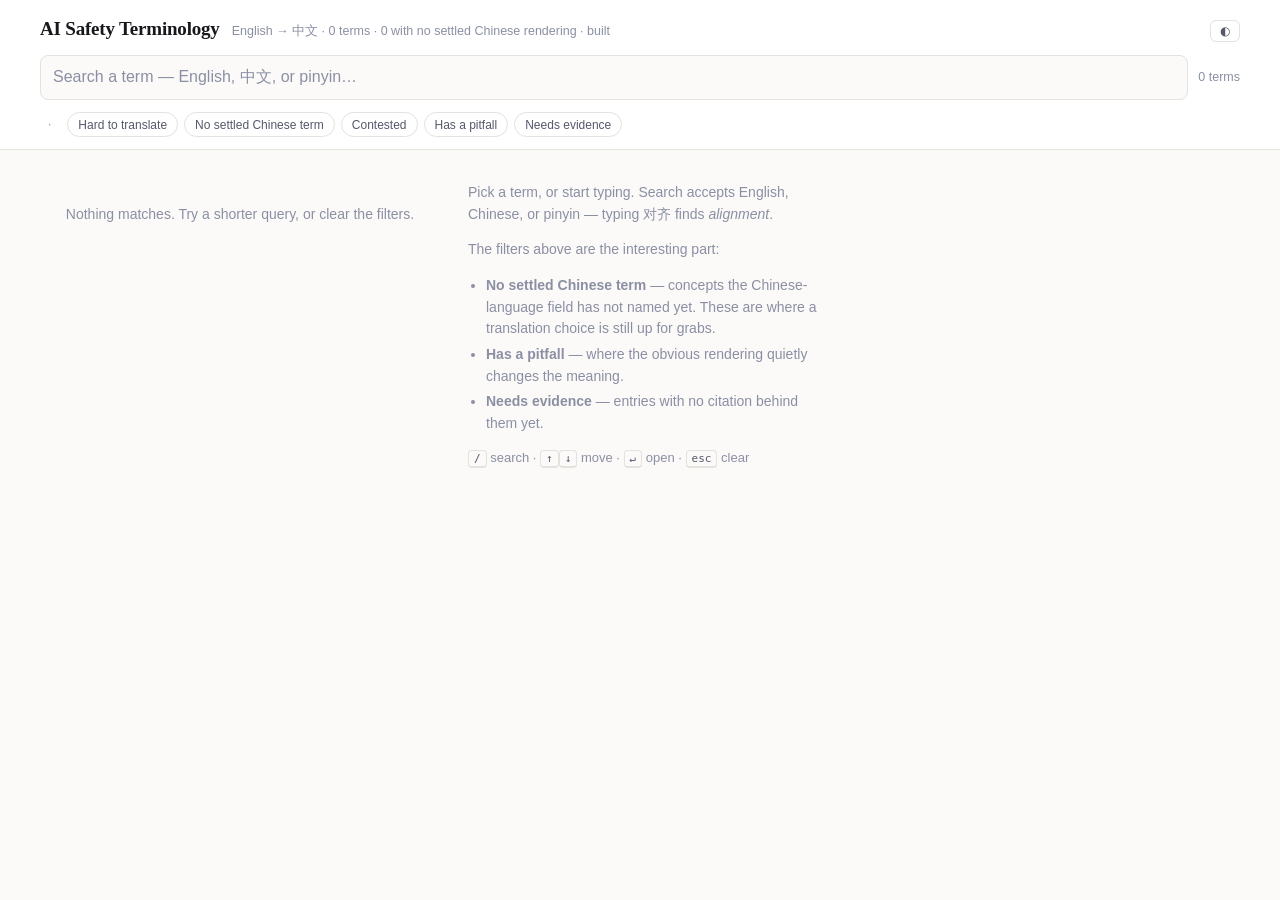
==== site/index.html @ c0c11b00 "Scaffold bilingual AI safety terminology database Schema, research brief, 168-term seed list across " ====
<!doctype html>
<html lang="en">
<head>
<meta charset="utf-8">
<meta name="viewport" content="width=device-width, initial-scale=1">
<title>AI Safety Terminology · English → Chinese</title>
<style>
  :root {
    --bg: #fbfaf8;
    --panel: #ffffff;
    --ink: #17181c;
    --ink-2: #55596a;
    --ink-3: #8b8fa3;
    --line: #e4e2dd;
    --line-2: #efedE8;
    --accent: #a03e2f;
    --accent-soft: #f6ece9;
    --hi: #fdf3d6;
    --mono: ui-monospace, SFMono-Regular, "SF Mono", Menlo, Consolas, monospace;
    --cjk: "Source Han Sans SC", "Noto Sans SC", "PingFang SC", "Microsoft YaHei",
           "Hiragino Sans GB", sans-serif;
    --sans: -apple-system, BlinkMacSystemFont, "Segoe UI", Inter, Roboto, sans-serif;
    --serif: "Iowan Old Style", "Palatino Linotype", Palatino, Georgia, serif;
  }
  @media (prefers-color-scheme: dark) {
    :root:not([data-theme="light"]) {
      --bg: #131316; --panel: #191a1e; --ink: #eceaea; --ink-2: #a5a8b6; --ink-3: #6e7284;
      --line: #2b2d34; --line-2: #232529; --accent: #e08b78; --accent-soft: #2a1f1c;
      --hi: #3a3218;
    }
  }
  :root[data-theme="dark"] {
    --bg: #131316; --panel: #191a1e; --ink: #eceaea; --ink-2: #a5a8b6; --ink-3: #6e7284;
    --line: #2b2d34; --line-2: #232529; --accent: #e08b78; --accent-soft: #2a1f1c;
    --hi: #3a3218;
  }

  * { box-sizing: border-box; }
  html, body { height: 100%; }
  body {
    margin: 0; background: var(--bg); color: var(--ink);
    font-family: var(--sans); font-size: 15px; line-height: 1.55;
    -webkit-font-smoothing: antialiased;
  }
  .zh { font-family: var(--cjk); }

  /* ---------- shell ---------- */
  header {
    border-bottom: 1px solid var(--line); background: var(--panel);
    position: sticky; top: 0; z-index: 20;
  }
  .head-inner {
    max-width: 1240px; margin: 0 auto; padding: 14px 20px 0;
    display: flex; flex-direction: column; gap: 12px;
  }
  .brand { display: flex; align-items: baseline; gap: 12px; flex-wrap: wrap; }
  .brand h1 {
    font-family: var(--serif); font-size: 19px; font-weight: 600;
    margin: 0; letter-spacing: -0.01em;
  }
  .brand .sub { color: var(--ink-3); font-size: 12.5px; }
  .brand .spacer { flex: 1; }
  .brand button.ghost {
    background: none; border: 1px solid var(--line); color: var(--ink-2);
    border-radius: 6px; padding: 3px 9px; font-size: 12px; cursor: pointer;
  }
  .brand button.ghost:hover { color: var(--ink); border-color: var(--ink-3); }

  .searchrow { display: flex; gap: 10px; align-items: center; }
  #q {
    flex: 1; font: inherit; font-size: 16px; padding: 9px 12px;
    border: 1px solid var(--line); border-radius: 8px;
    background: var(--bg); color: var(--ink); font-family: var(--sans);
  }
  #q:focus { outline: 2px solid var(--accent); outline-offset: -1px; border-color: transparent; }
  #q::placeholder { color: var(--ink-3); }
  .count { color: var(--ink-3); font-size: 12.5px; white-space: nowrap; font-variant-numeric: tabular-nums; }

  .filters { display: flex; gap: 6px; flex-wrap: wrap; padding-bottom: 12px; }
  .chip {
    font-size: 12px; padding: 3px 10px; border-radius: 999px; cursor: pointer;
    border: 1px solid var(--line); background: transparent; color: var(--ink-2);
    font-family: inherit; white-space: nowrap;
  }
  .chip:hover { border-color: var(--ink-3); color: var(--ink); }
  .chip[aria-pressed="true"] { background: var(--accent); border-color: var(--accent); color: #fff; }
  :root[data-theme="dark"] .chip[aria-pressed="true"],
  .chip[aria-pressed="true"] { color: #fff; }
  @media (prefers-color-scheme: dark) {
    :root:not([data-theme="light"]) .chip[aria-pressed="true"] { color: #1a1210; }
  }
  :root[data-theme="dark"] .chip[aria-pressed="true"] { color: #1a1210; }
  .chip.sep { border: none; pointer-events: none; color: var(--ink-3); padding-left: 8px; }

  main {
    max-width: 1240px; margin: 0 auto; padding: 0 20px 60px;
    display: grid; grid-template-columns: minmax(300px, 400px) 1fr; gap: 28px;
    align-items: start;
  }
  @media (max-width: 900px) { main { grid-template-columns: 1fr; } #detail { display: none; } }

  /* ---------- results ---------- */
  #results { padding-top: 14px; }
  .cat-head {
    font-size: 11px; letter-spacing: 0.08em; text-transform: uppercase;
    color: var(--ink-3); margin: 18px 0 6px; font-weight: 600;
  }
  .cat-head:first-child { margin-top: 4px; }
  .row {
    display: block; width: 100%; text-align: left; cursor: pointer;
    border: none; border-bottom: 1px solid var(--line-2); background: none;
    padding: 8px 10px; border-radius: 6px; font: inherit; color: inherit;
  }
  .row:hover { background: var(--panel); }
  .row[aria-selected="true"] { background: var(--accent-soft); }
  .row .en { font-weight: 500; }
  .row .abbr { color: var(--ink-3); font-family: var(--mono); font-size: 12px; margin-left: 6px; }
  .row .zh { font-family: var(--cjk); color: var(--ink-2); font-size: 14px; }
  .row .zh.none { color: var(--ink-3); font-style: italic; font-family: var(--sans); }
  .row .line2 { display: flex; gap: 8px; align-items: baseline; margin-top: 1px; }
  mark { background: var(--hi); color: inherit; border-radius: 2px; padding: 0 1px; }

  .dot { width: 6px; height: 6px; border-radius: 50%; display: inline-block; flex: none; }
  .d-high { background: #c9762f; }
  .d-medium { background: #b9a54a; }
  .d-low { background: transparent; border: 1px solid var(--line); }

  .empty { color: var(--ink-3); padding: 40px 10px; text-align: center; font-size: 14px; }

  /* ---------- detail ---------- */
  #detail { padding-top: 18px; position: sticky; top: 128px; max-height: calc(100vh - 150px); overflow-y: auto; }
  #detail::-webkit-scrollbar { width: 8px; }
  #detail::-webkit-scrollbar-thumb { background: var(--line); border-radius: 4px; }

  .placeholder { color: var(--ink-3); font-size: 14px; max-width: 46ch; }
  .placeholder kbd {
    font-family: var(--mono); font-size: 11px; border: 1px solid var(--line);
    border-bottom-width: 2px; border-radius: 4px; padding: 1px 5px; color: var(--ink-2);
  }
  .placeholder ul { padding-left: 18px; margin: 10px 0; }
  .placeholder li { margin: 4px 0; }

  .term-head { border-bottom: 1px solid var(--line); padding-bottom: 14px; margin-bottom: 18px; }
  .term-head h2 {
    font-family: var(--serif); font-size: 27px; margin: 0 0 2px;
    font-weight: 600; letter-spacing: -0.015em;
  }
  .term-head .meta { color: var(--ink-3); font-size: 12.5px; display: flex; gap: 10px; flex-wrap: wrap; align-items: center; }
  .term-head .aliases { color: var(--ink-3); font-size: 13px; font-style: italic; margin-top: 3px; }

  .headline-zh {
    font-family: var(--cjk); font-size: 30px; font-weight: 600;
    margin: 14px 0 2px; cursor: copy; display: inline-block; line-height: 1.3;
  }
  .headline-zh:hover { color: var(--accent); }
  .headline-zh.none { font-family: var(--serif); font-size: 20px; color: var(--ink-3); font-style: italic; cursor: default; }
  .headline-zh.none:hover { color: var(--ink-3); }
  .pinyin { color: var(--ink-3); font-size: 13.5px; font-style: italic; }

  section.blk { margin: 22px 0; }
  section.blk > h3 {
    font-size: 11px; letter-spacing: 0.08em; text-transform: uppercase;
    color: var(--ink-3); margin: 0 0 8px; font-weight: 600;
  }
  .def { max-width: 68ch; }
  .def.zh { font-family: var(--cjk); color: var(--ink-2); margin-top: 8px; }

  .callout {
    background: var(--accent-soft); border-left: 3px solid var(--accent);
    padding: 11px 14px; border-radius: 0 6px 6px 0; max-width: 68ch; font-size: 14.5px;
  }

  .tr {
    border: 1px solid var(--line); border-radius: 8px; padding: 12px 14px;
    margin-bottom: 10px; background: var(--panel);
  }
  .tr-head { display: flex; gap: 10px; align-items: baseline; flex-wrap: wrap; }
  .tr-zh { font-family: var(--cjk); font-size: 19px; font-weight: 600; cursor: copy; }
  .tr-zh:hover { color: var(--accent); }
  .tr-notes { color: var(--ink-2); font-size: 13.5px; margin-top: 6px; max-width: 66ch; }
  .lit { color: var(--ink-3); font-size: 13px; font-style: italic; }

  .tag {
    font-size: 10.5px; letter-spacing: 0.05em; text-transform: uppercase; font-weight: 600;
    padding: 2px 7px; border-radius: 4px; border: 1px solid var(--line); color: var(--ink-2);
    white-space: nowrap;
  }
  .tag.established { border-color: #4f8a55; color: #4f8a55; }
  .tag.common      { border-color: #5a7fa8; color: #5a7fa8; }
  .tag.contested   { border-color: #c9762f; color: #c9762f; }
  .tag.proposed    { border-color: var(--accent); color: var(--accent); background: var(--accent-soft); }
  .tag.loanword    { border-color: #7d6aa8; color: #7d6aa8; }
  .tag.deprecated  { border-color: var(--ink-3); color: var(--ink-3); text-decoration: line-through; }
  .tag.descriptive, .tag.transliteration { border-color: var(--ink-3); color: var(--ink-3); }

  details.att { margin-top: 9px; }
  details.att > summary {
    cursor: pointer; font-size: 12px; color: var(--ink-3); list-style: none;
    user-select: none; padding: 2px 0;
  }
  details.att > summary::-webkit-details-marker { display: none; }
  details.att > summary::before { content: "▸ "; }
  details.att[open] > summary::before { content: "▾ "; }
  details.att > summary:hover { color: var(--accent); }
  blockquote.q {
    margin: 8px 0 0; padding: 8px 0 8px 12px; border-left: 2px solid var(--line);
    font-size: 13.5px;
  }
  blockquote.q .qzh { font-family: var(--cjk); }
  blockquote.q .qen { color: var(--ink-3); font-size: 12.5px; margin-top: 3px; }
  blockquote.q cite { display: block; font-style: normal; font-size: 12px; color: var(--ink-3); margin-top: 5px; }
  blockquote.q cite a { color: var(--accent); text-decoration: none; }
  blockquote.q cite a:hover { text-decoration: underline; }

  .ex { border-left: 2px solid var(--line); padding-left: 12px; margin-bottom: 12px; }
  .ex .exzh { font-family: var(--cjk); }
  .ex .exen { color: var(--ink-3); font-size: 13.5px; margin-top: 2px; }

  .pills { display: flex; gap: 6px; flex-wrap: wrap; }
  .pill {
    font-size: 12.5px; padding: 3px 10px; border-radius: 999px; cursor: pointer;
    border: 1px solid var(--line); background: none; color: var(--ink-2); font-family: inherit;
  }
  .pill:hover { border-color: var(--accent); color: var(--accent); }
  .usedby { font-size: 13.5px; color: var(--ink-2); }
  .usedby li { margin-bottom: 3px; }
  .usedby .zh { font-family: var(--cjk); color: var(--ink); }

  .srclist { font-size: 12.5px; padding-left: 18px; color: var(--ink-3); }
  .srclist a { color: var(--ink-2); }
  .srclist li { margin-bottom: 2px; word-break: break-all; }

  #toast {
    position: fixed; bottom: 22px; left: 50%; transform: translateX(-50%) translateY(20px);
    background: var(--ink); color: var(--bg); padding: 7px 16px; border-radius: 999px;
    font-size: 13px; opacity: 0; pointer-events: none; transition: all .18s ease; z-index: 50;
  }
  #toast.show { opacity: 1; transform: translateX(-50%) translateY(0); }
</style>
</head>
<body>

<header>
  <div class="head-inner">
    <div class="brand">
      <h1>AI Safety Terminology</h1>
      <span class="sub">English → 中文 · <span id="stat"></span></span>
      <span class="spacer"></span>
      <button class="ghost" id="theme" title="Toggle theme">◐</button>
    </div>
    <div class="searchrow">
      <input id="q" type="search" autocomplete="off" spellcheck="false"
             placeholder="Search a term — English, 中文, or pinyin…">
      <span class="count" id="count"></span>
    </div>
    <div class="filters" id="filters"></div>
  </div>
</header>

<main>
  <div id="results"></div>
  <div id="detail"></div>
</main>

<div id="toast"></div>

<script src="terms-data.js"></script>
<script>
(function () {
  'use strict'
  const DATA = window.VOCAB || { terms: [], categories: [], generated: '' }
  const TERMS = DATA.terms
  const CATS = DATA.categories
  const catById = Object.fromEntries(CATS.map(c => [c.id, c]))
  const byId = Object.fromEntries(TERMS.map(t => [t.id, t]))

  const $ = s => document.querySelector(s)
  const esc = s => String(s ?? '').replace(/[&<>"]/g, c => ({'&':'&amp;','<':'&lt;','>':'&gt;','"':'&quot;'}[c]))

  // ---------- searchable haystack, built once ----------
  for (const t of TERMS) {
    const zh = t.translations.map(x => x.zh).join(' ')
    const py = t.translations.map(x => x.pinyin || '').join(' ')
    t._hay = [t.en, t.abbr || '', (t.en_aliases || []).join(' '), zh, py,
              t.definition_en || '', t.definition_zh || '', (t.tags || []).join(' ')]
             .join(' ').toLowerCase()
    t._en = t.en.toLowerCase()
  }

  // ---------- state ----------
  const state = { q: '', cat: null, flag: null, sel: null }

  // ---------- filters ----------
  const FLAGS = [
    ['hard',      'Hard to translate', t => t.translation_difficulty === 'high'],
    ['nozh',      'No settled Chinese term',
                  t => !t.translations.length || t.translations.every(x => ['proposed','descriptive'].includes(x.status))],
    ['contested', 'Contested', t => t.translations.some(x => x.status === 'contested') || t.translations.length > 2],
    ['pitfall',   'Has a pitfall', t => !!t.pitfalls],
    ['unattested','Needs evidence', t => !t.attestation_count],
  ]
  const flagById = Object.fromEntries(FLAGS.map(f => [f[0], f[2]]))

  function renderFilters() {
    const f = $('#filters')
    const catChips = CATS.map(c =>
      `<button class="chip" data-cat="${c.id}" aria-pressed="false" title="${esc(c.blurb)}">${esc(c.en)}</button>`
    ).join('')
    const flagChips = FLAGS.map(([id, label]) =>
      `<button class="chip" data-flag="${id}" aria-pressed="false">${esc(label)}</button>`
    ).join('')
    f.innerHTML = catChips + '<span class="chip sep">·</span>' + flagChips
    f.addEventListener('click', e => {
      const b = e.target.closest('.chip'); if (!b) return
      if (b.dataset.cat) state.cat = state.cat === b.dataset.cat ? null : b.dataset.cat
      if (b.dataset.flag) state.flag = state.flag === b.dataset.flag ? null : b.dataset.flag
      syncChips(); render()
    })
  }
  function syncChips() {
    for (const b of document.querySelectorAll('.chip[data-cat]'))
      b.setAttribute('aria-pressed', String(b.dataset.cat === state.cat))
    for (const b of document.querySelectorAll('.chip[data-flag]'))
      b.setAttribute('aria-pressed', String(b.dataset.flag === state.flag))
  }

  // ---------- search ----------
  function score(t, q) {
    if (!q) return 1
    if (t._en === q) return 1000
    if ((t.abbr || '').toLowerCase() === q) return 900
    if (t.translations.some(x => x.zh === q)) return 880
    if (t._en.startsWith(q)) return 700
    if ((t.en_aliases || []).some(a => a.toLowerCase().startsWith(q))) return 600
    if (t.translations.some(x => x.zh.includes(q))) return 550
    if (new RegExp('\\b' + q.replace(/[.*+?^${}()|[\]\\]/g, '\\$&')).test(t._en)) return 500
    if (t._en.includes(q)) return 400
    if (t._hay.includes(q)) return 200
    return 0
  }

  function filtered() {
    const q = state.q.trim().toLowerCase()
    let out = TERMS
    if (state.cat) out = out.filter(t => t.category === state.cat)
    if (state.flag) out = out.filter(flagById[state.flag])
    if (q) {
      out = out.map(t => [score(t, q), t]).filter(x => x[0] > 0)
             .sort((a, b) => b[0] - a[0] || a[1]._en.localeCompare(b[1]._en)).map(x => x[1])
    }
    return out
  }

  function hl(text, q) {
    if (!q) return esc(text)
    const i = String(text).toLowerCase().indexOf(q)
    if (i < 0) return esc(text)
    return esc(text.slice(0, i)) + '<mark>' + esc(text.slice(i, i + q.length)) + '</mark>' + esc(text.slice(i + q.length))
  }

  // ---------- results list ----------
  function render() {
    const list = filtered()
    const q = state.q.trim().toLowerCase()
    $('#count').textContent = list.length === TERMS.length
      ? `${TERMS.length} terms` : `${list.length} of ${TERMS.length}`

    if (!list.length) {
      $('#results').innerHTML = `<div class="empty">Nothing matches. Try a shorter query, or clear the filters.</div>`
      return
    }

    // Grouped by category when browsing; flat, relevance-ordered when searching.
    let html = ''
    const rowFor = t => {
      const pref = t.preferred_zh
      const zhCell = pref
        ? `<span class="zh">${hl(pref, q)}</span>`
        : `<span class="zh none">no settled term</span>`
      const nTr = t.translations.length
      return `<button class="row" data-id="${t.id}" aria-selected="${t.id === state.sel}">
        <div><span class="en">${hl(t.en, q)}</span>${t.abbr ? `<span class="abbr">${esc(t.abbr)}</span>` : ''}</div>
        <div class="line2">
          <span class="dot d-${t.translation_difficulty}" title="translation difficulty: ${t.translation_difficulty}"></span>
          ${zhCell}${nTr > 1 ? `<span class="abbr">+${nTr - 1}</span>` : ''}
        </div>
      </button>`
    }

    if (q) {
      html = list.map(rowFor).join('')
    } else {
      for (const c of CATS) {
        const inCat = list.filter(t => t.category === c.id)
        if (!inCat.length) continue
        html += `<div class="cat-head">${esc(c.en)} <span class="zh">${esc(c.zh)}</span></div>`
        html += inCat.map(rowFor).join('')
      }
    }
    $('#results').innerHTML = html
  }

  // ---------- detail ----------
  function attHtml(a) {
    const cite = [a.publisher, a.source_title, a.date].filter(Boolean).map(esc).join(' · ')
    return `<blockquote class="q">
      <div class="qzh">${esc(a.quote_zh)}</div>
      ${a.quote_en ? `<div class="qen">${esc(a.quote_en)}</div>` : ''}
      <cite>${cite}${a.url ? ` — <a href="${esc(a.url)}" target="_blank" rel="noopener">source ↗</a>` : ''}</cite>
    </blockquote>`
  }

  function trHtml(tr, isPref) {
    return `<div class="tr">
      <div class="tr-head">
        <span class="tr-zh" data-copy="${esc(tr.zh)}">${esc(tr.zh)}</span>
        ${tr.pinyin ? `<span class="pinyin">${esc(tr.pinyin)}</span>` : ''}
        <span class="tag ${esc(tr.status)}">${esc(tr.status)}</span>
        ${isPref ? '<span class="tag">recommended</span>' : ''}
      </div>
      ${tr.literal_back ? `<div class="lit">lit. “${esc(tr.literal_back)}”</div>` : ''}
      ${tr.notes ? `<div class="tr-notes">${esc(tr.notes)}</div>` : ''}
      ${(tr.attestations || []).length
        ? `<details class="att"><summary>${tr.attestations.length} attestation${tr.attestations.length > 1 ? 's' : ''}</summary>${tr.attestations.map(attHtml).join('')}</details>`
        : (tr.status === 'proposed' ? '' : `<div class="lit" style="margin-top:6px">no attestation on file</div>`)}
    </div>`
  }

  function showTerm(id) {
    const t = byId[id]
    if (!t) return
    state.sel = id
    history.replaceState(null, '', '#' + id)
    for (const r of document.querySelectorAll('.row'))
      r.setAttribute('aria-selected', String(r.dataset.id === id))

    const cat = catById[t.category] || { en: t.category, zh: '' }
    const prefTr = t.translations.find(x => x.zh === t.preferred_zh)
    const others = t.translations.filter(x => x.zh !== t.preferred_zh)

    let h = `<div class="term-head">
      <h2>${esc(t.en)}</h2>
      ${(t.en_aliases || []).length ? `<div class="aliases">also: ${t.en_aliases.map(esc).join(' · ')}</div>` : ''}
      <div class="meta">
        <span>${esc(cat.en)}</span>
        ${t.abbr ? `<span style="font-family:var(--mono)">${esc(t.abbr)}</span>` : ''}
        <span>difficulty: ${esc(t.translation_difficulty)}</span>
        <span>confidence: ${esc(t.confidence)}</span>
        <span>${t.attestation_count} citation${t.attestation_count === 1 ? '' : 's'}</span>
      </div>
      ${t.preferred_zh
        ? `<div class="headline-zh zh" data-copy="${esc(t.preferred_zh)}" title="click to copy">${esc(t.preferred_zh)}</div>
           ${prefTr && prefTr.pinyin ? `<div class="pinyin">${esc(prefTr.pinyin)}</div>` : ''}`
        : `<div class="headline-zh none">no settled Chinese rendering</div>`}
    </div>`

    if (t.definition_en || t.definition_zh) {
      h += `<section class="blk"><h3>Definition</h3>
        ${t.definition_en ? `<div class="def">${esc(t.definition_en)}</div>` : ''}
        ${t.definition_zh ? `<div class="def zh">${esc(t.definition_zh)}</div>` : ''}
      </section>`
    }

    if (t.pitfalls) {
      h += `<section class="blk"><h3>Translation pitfall</h3>
        <div class="callout">${esc(t.pitfalls)}</div></section>`
    }

    if (t.translations.length) {
      h += `<section class="blk"><h3>Renderings</h3>
        ${prefTr ? trHtml(prefTr, true) : ''}
        ${others.map(x => trHtml(x, false)).join('')}
      </section>`
    }

    if ((t.usage_examples || []).length) {
      h += `<section class="blk"><h3>In use</h3>` + t.usage_examples.map(e => `<div class="ex">
        <div class="exzh">${esc(e.zh)}</div>
        ${e.en ? `<div class="exen">${esc(e.en)}</div>` : ''}
      </div>`).join('') + `</section>`
    }

    if ((t.used_by || []).length) {
      h += `<section class="blk"><h3>Used by</h3><ul class="usedby">` + t.used_by.map(u =>
        `<li><strong>${esc(u.org)}</strong>${u.zh_used ? ` — <span class="zh">${esc(u.zh_used)}</span>` : ''}${u.note ? ` <span style="color:var(--ink-3)">(${esc(u.note)})</span>` : ''}</li>`
      ).join('') + `</ul></section>`
    }

    if ((t.related || []).length) {
      h += `<section class="blk"><h3>Related</h3><div class="pills">` + t.related
        .filter(r => byId[r])
        .map(r => `<button class="pill" data-goto="${r}">${esc(byId[r].en)}</button>`).join('') + `</div></section>`
    }

    if ((t.sources || []).length) {
      h += `<section class="blk"><h3>Sources consulted</h3><ul class="srclist">` + t.sources.map(s =>
        `<li>${/^https?:/.test(s) ? `<a href="${esc(s)}" target="_blank" rel="noopener">${esc(s)}</a>` : esc(s)}</li>`
      ).join('') + `</ul></section>`
    }

    h += `<div class="lit" style="margin-top:26px">last researched ${esc(t.last_researched || '—')}</div>`

    $('#detail').innerHTML = h
    $('#detail').scrollTop = 0
  }

  function placeholder() {
    $('#detail').innerHTML = `<div class="placeholder">
      <p>Pick a term, or start typing. Search accepts English, Chinese, or pinyin —
      typing <span class="zh">对齐</span> finds <em>alignment</em>.</p>
      <p>The filters above are the interesting part:</p>
      <ul>
        <li><strong>No settled Chinese term</strong> — concepts the Chinese-language field
            has not named yet. These are where a translation choice is still up for grabs.</li>
        <li><strong>Has a pitfall</strong> — where the obvious rendering quietly changes the meaning.</li>
        <li><strong>Needs evidence</strong> — entries with no citation behind them yet.</li>
      </ul>
      <p style="color:var(--ink-3);font-size:13px">
        <kbd>/</kbd> search · <kbd>↑</kbd><kbd>↓</kbd> move · <kbd>↵</kbd> open · <kbd>esc</kbd> clear
      </p>
    </div>`
  }

  // ---------- interactions ----------
  let toastTimer
  function toast(msg) {
    const el = $('#toast'); el.textContent = msg; el.classList.add('show')
    clearTimeout(toastTimer); toastTimer = setTimeout(() => el.classList.remove('show'), 1300)
  }

  document.addEventListener('click', e => {
    const copy = e.target.closest('[data-copy]')
    if (copy) {
      navigator.clipboard?.writeText(copy.dataset.copy)
        .then(() => toast('Copied ' + copy.dataset.copy))
        .catch(() => {})
      return
    }
    const goto = e.target.closest('[data-goto]')
    if (goto) { showTerm(goto.dataset.goto); return }
    const row = e.target.closest('.row')
    if (row) showTerm(row.dataset.id)
  })

  $('#q').addEventListener('input', e => { state.q = e.target.value; render() })

  document.addEventListener('keydown', e => {
    if (e.key === '/' && document.activeElement !== $('#q')) { e.preventDefault(); $('#q').focus(); return }
    if (e.key === 'Escape') { state.q = ''; $('#q').value = ''; render(); $('#q').blur(); return }
    if (e.key !== 'ArrowDown' && e.key !== 'ArrowUp' && e.key !== 'Enter') return
    const rows = [...document.querySelectorAll('.row')]
    if (!rows.length) return
    const i = rows.findIndex(r => r.dataset.id === state.sel)
    if (e.key === 'Enter') { if (i >= 0) { e.preventDefault(); showTerm(rows[i].dataset.id) } return }
    e.preventDefault()
    const next = e.key === 'ArrowDown'
      ? rows[Math.min(i + 1, rows.length - 1)] ?? rows[0]
      : rows[Math.max(i - 1, 0)] ?? rows[0]
    showTerm(next.dataset.id)
    next.scrollIntoView({ block: 'nearest' })
  })

  $('#theme').addEventListener('click', () => {
    const cur = document.documentElement.getAttribute('data-theme')
    const isDark = cur ? cur === 'dark' : matchMedia('(prefers-color-scheme: dark)').matches
    document.documentElement.setAttribute('data-theme', isDark ? 'light' : 'dark')
  })

  // ---------- boot ----------
  const nHard = TERMS.filter(flagById.nozh).length
  $('#stat').textContent = `${TERMS.length} terms · ${nHard} with no settled Chinese rendering · built ${DATA.generated}`
  renderFilters()
  render()
  const hash = decodeURIComponent(location.hash.slice(1))
  if (hash && byId[hash]) showTerm(hash); else placeholder()
})()
</script>
</body>
</html>
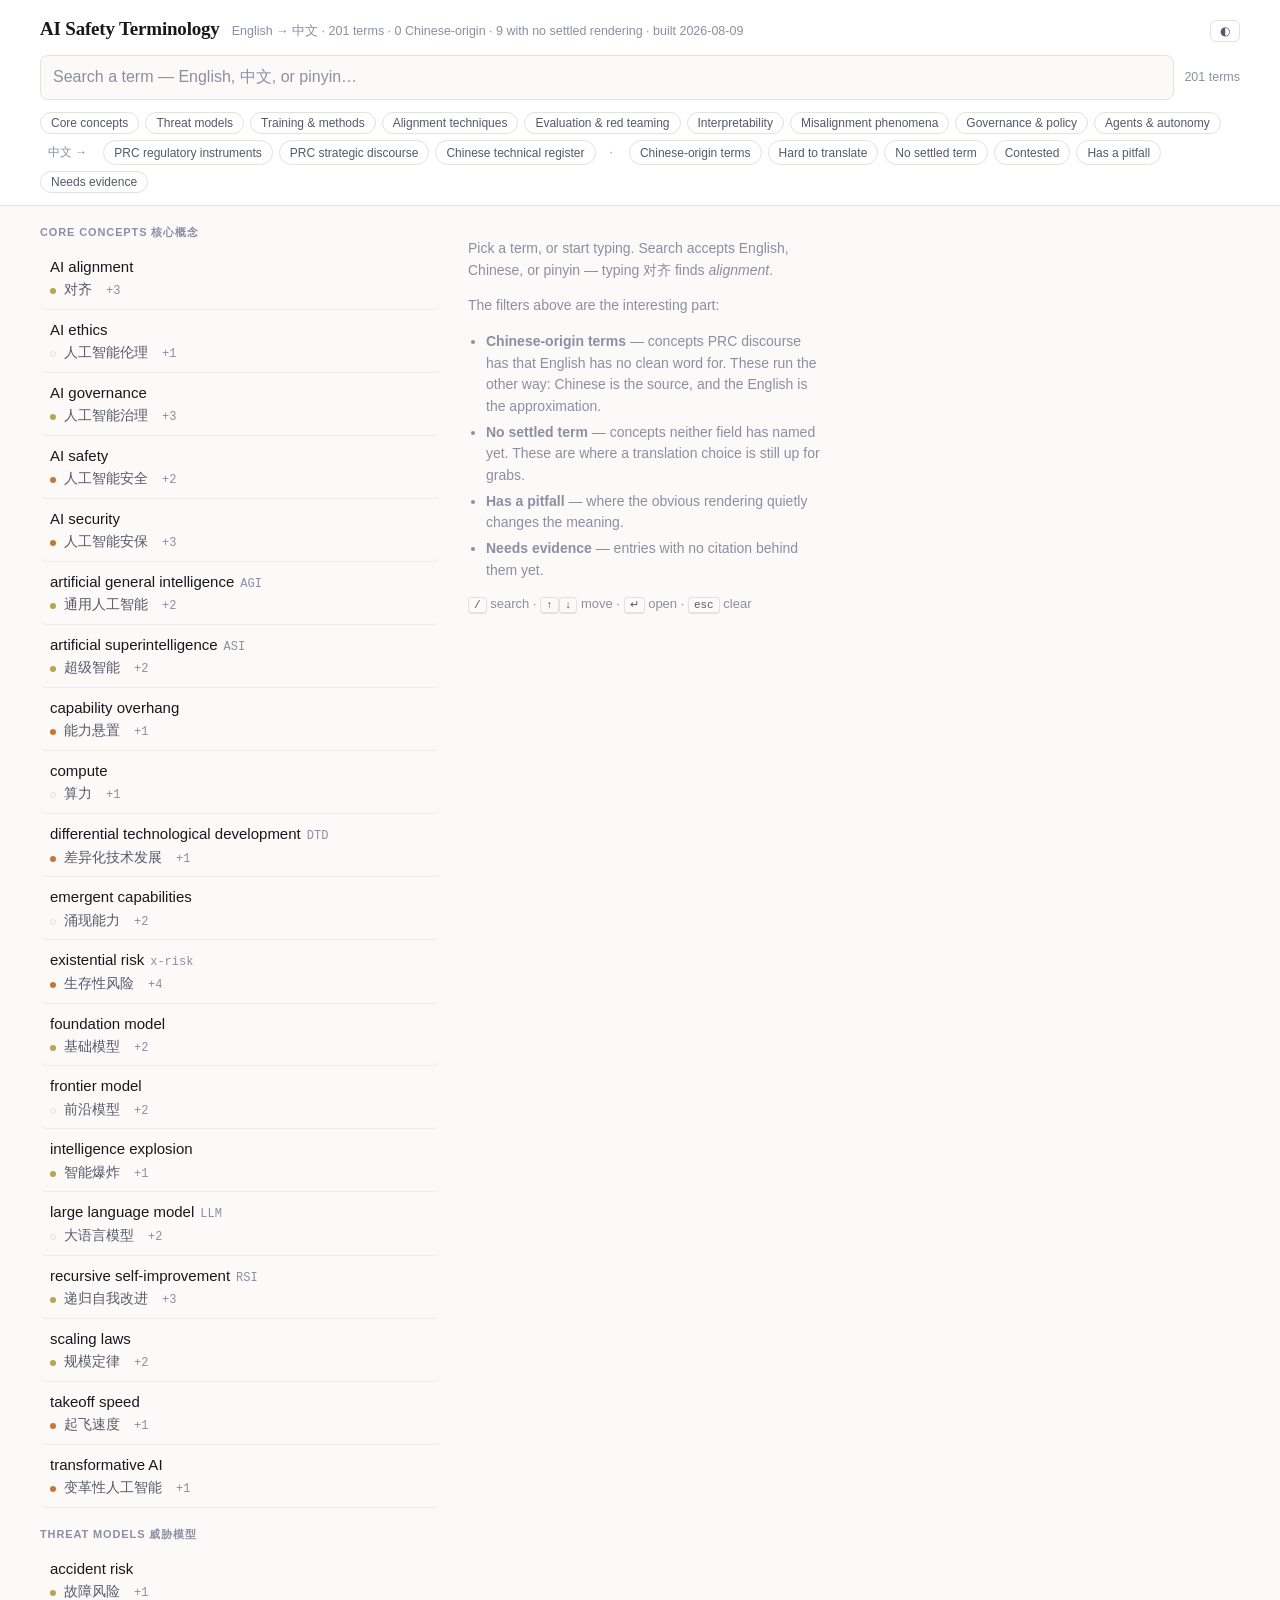
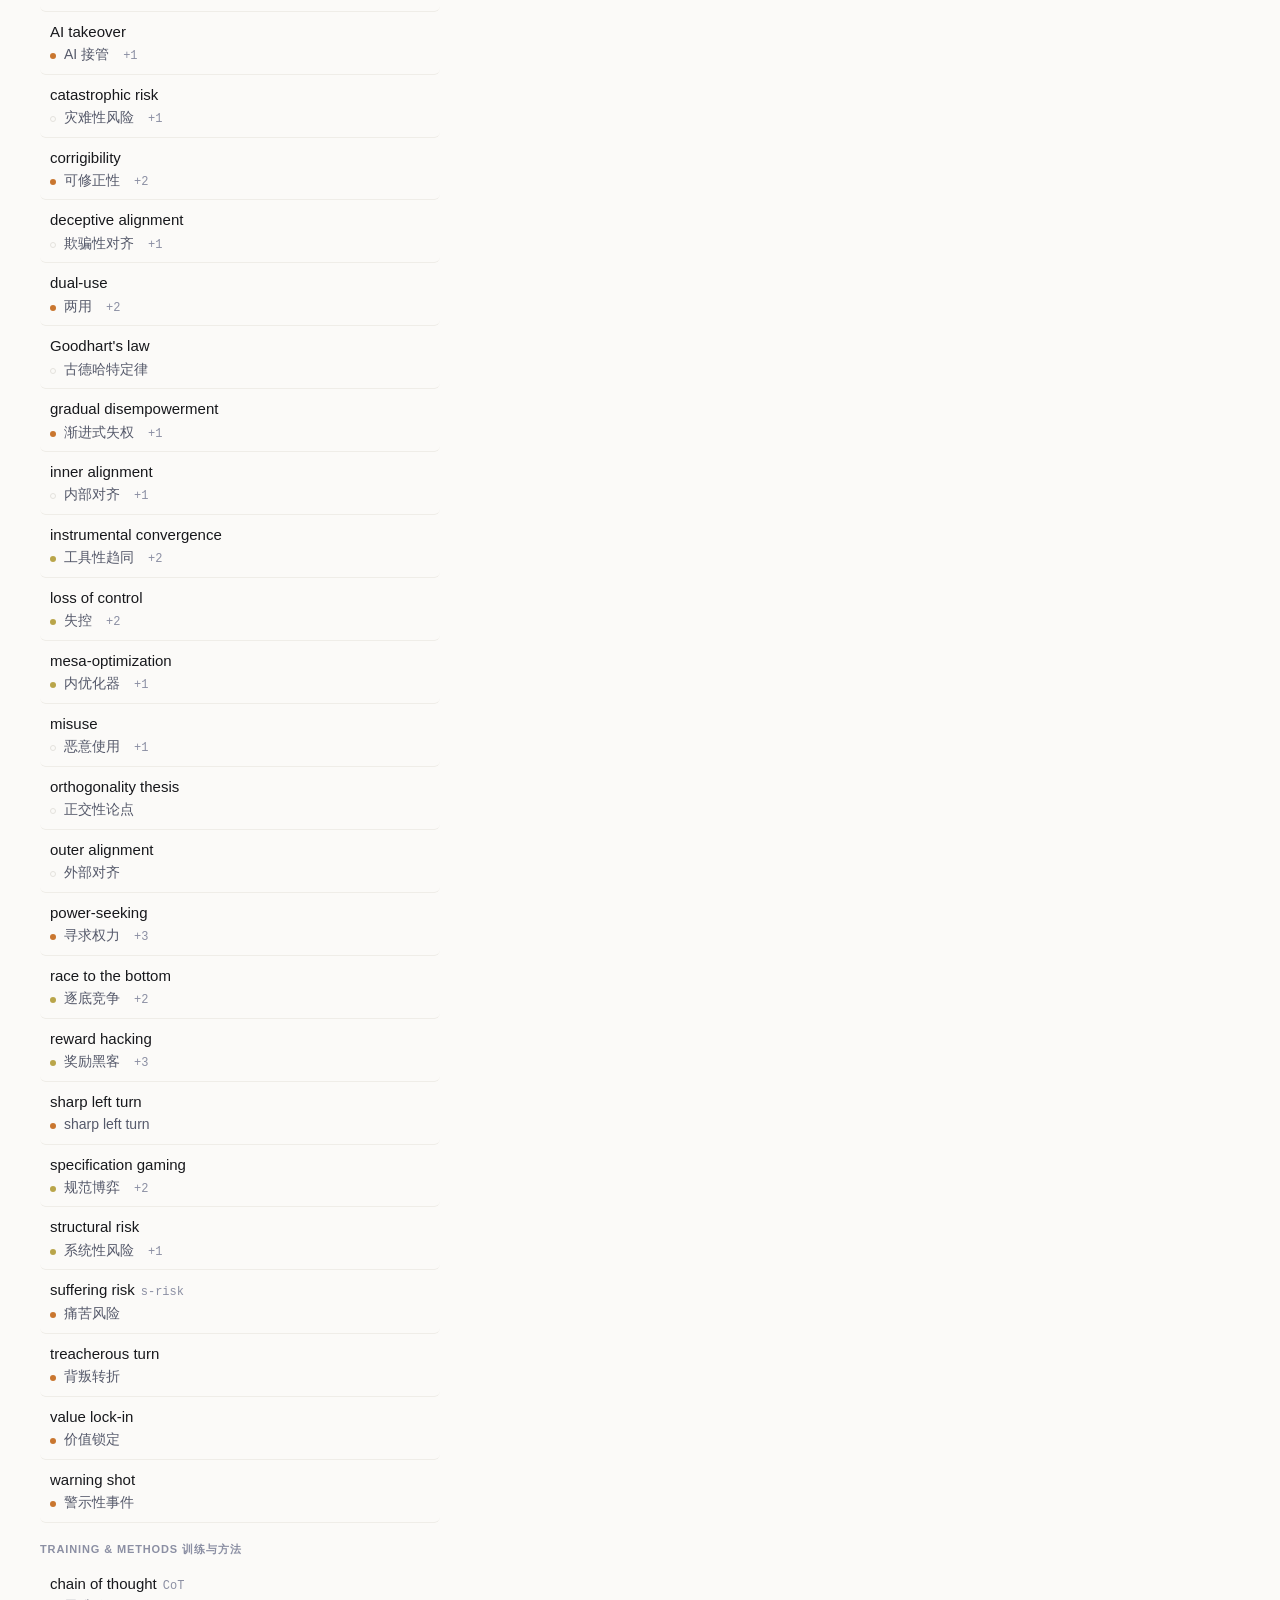
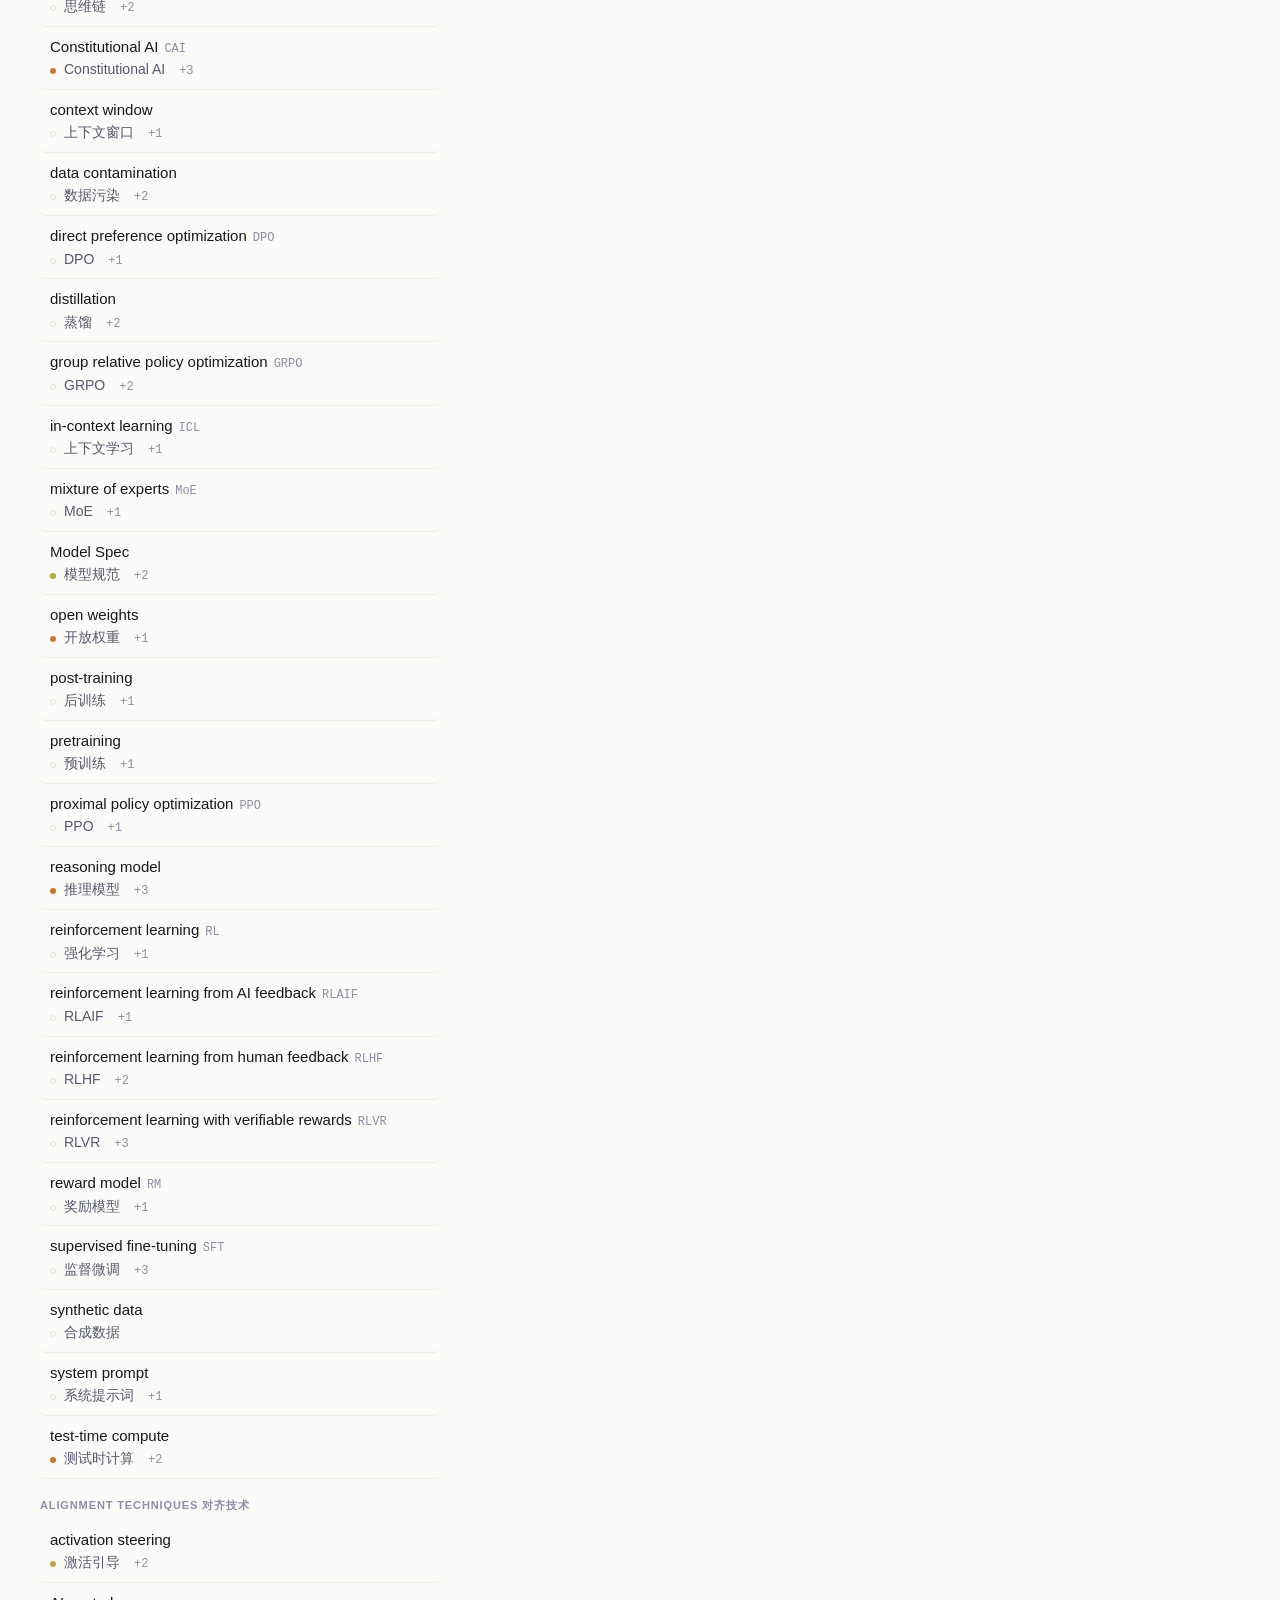
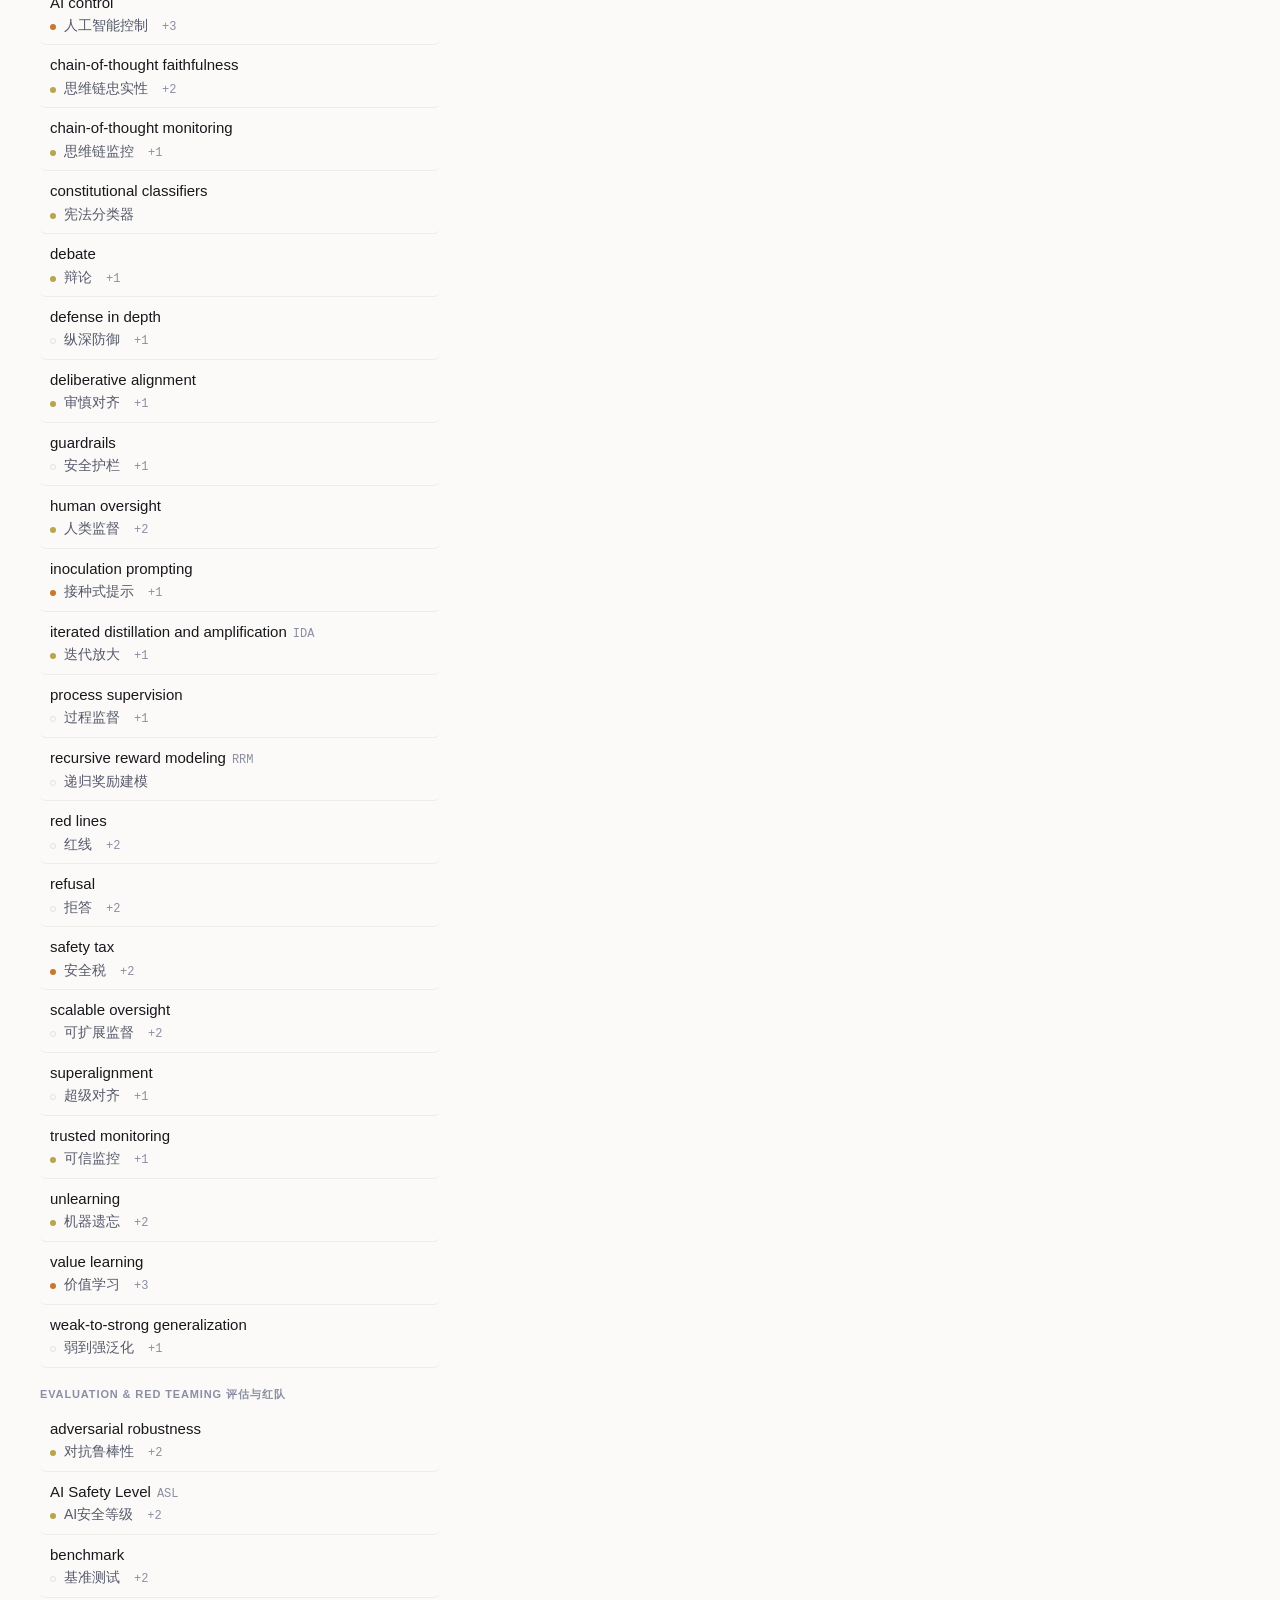
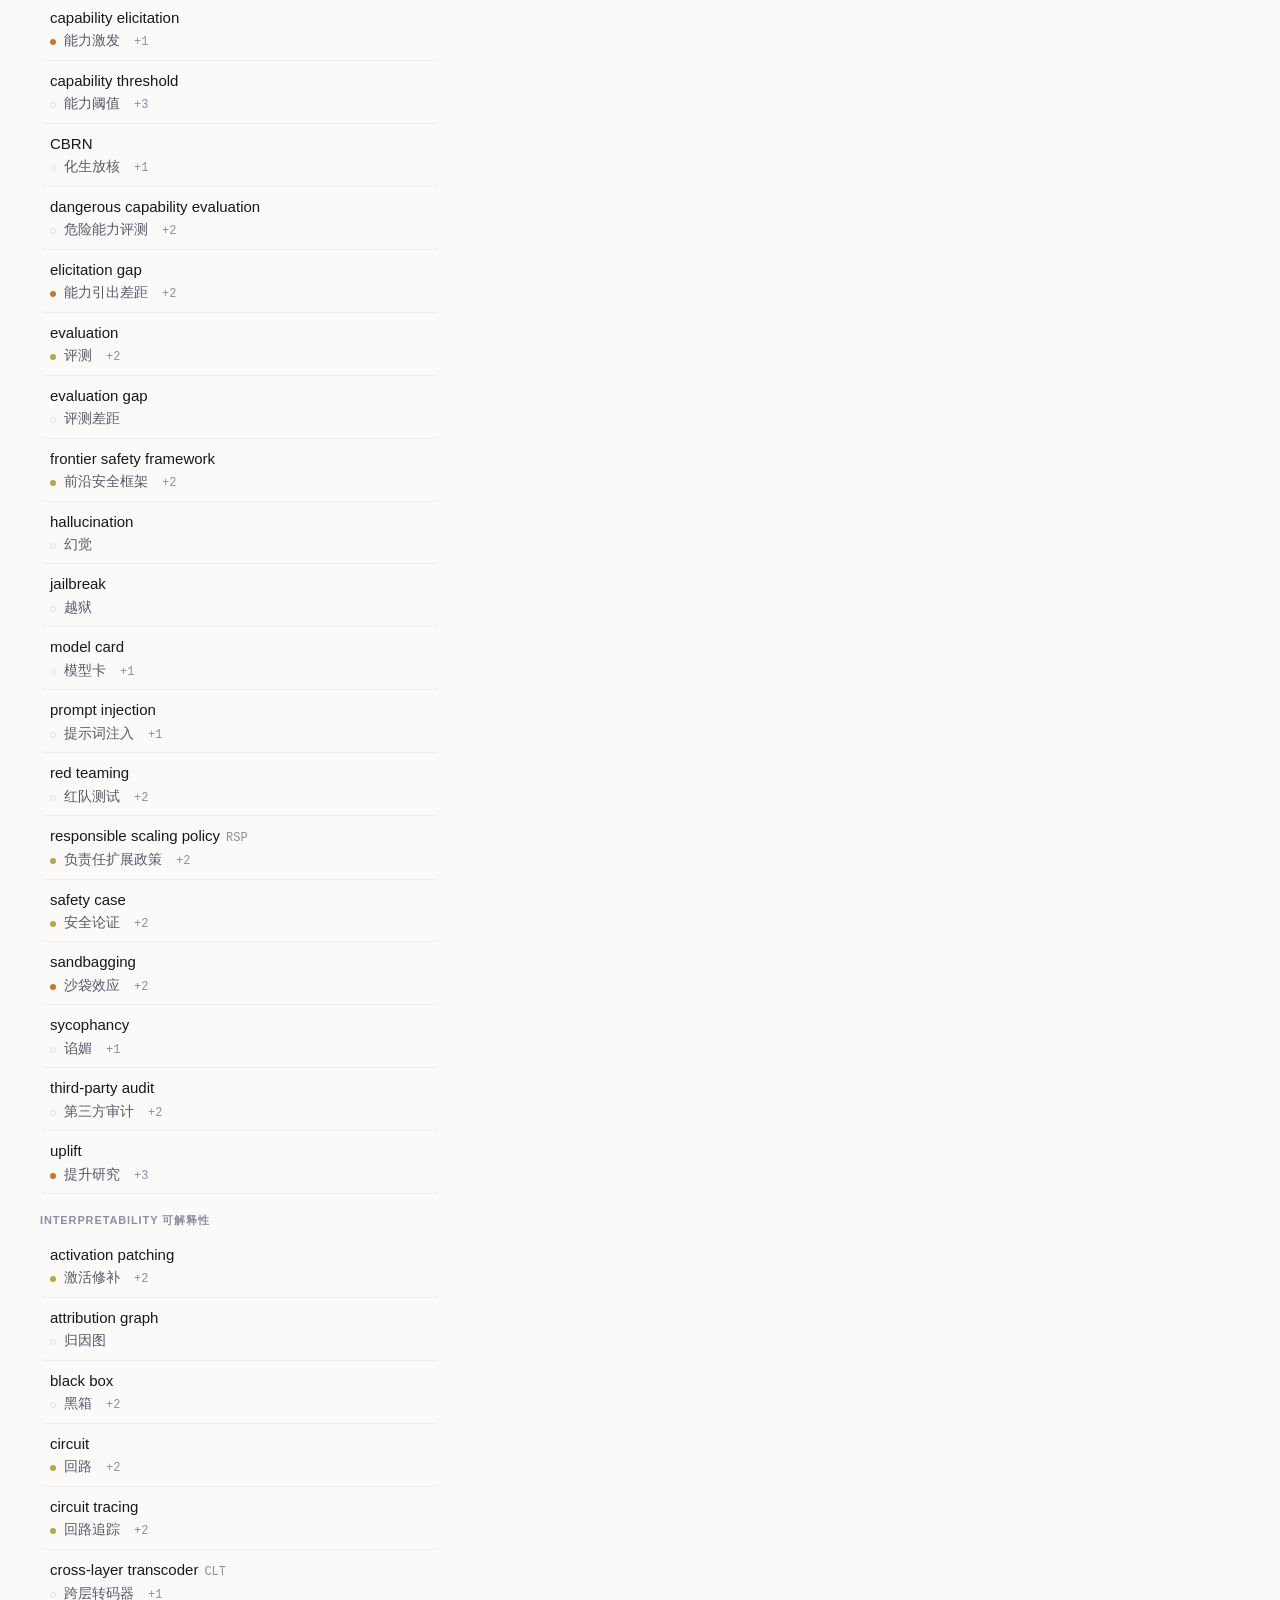
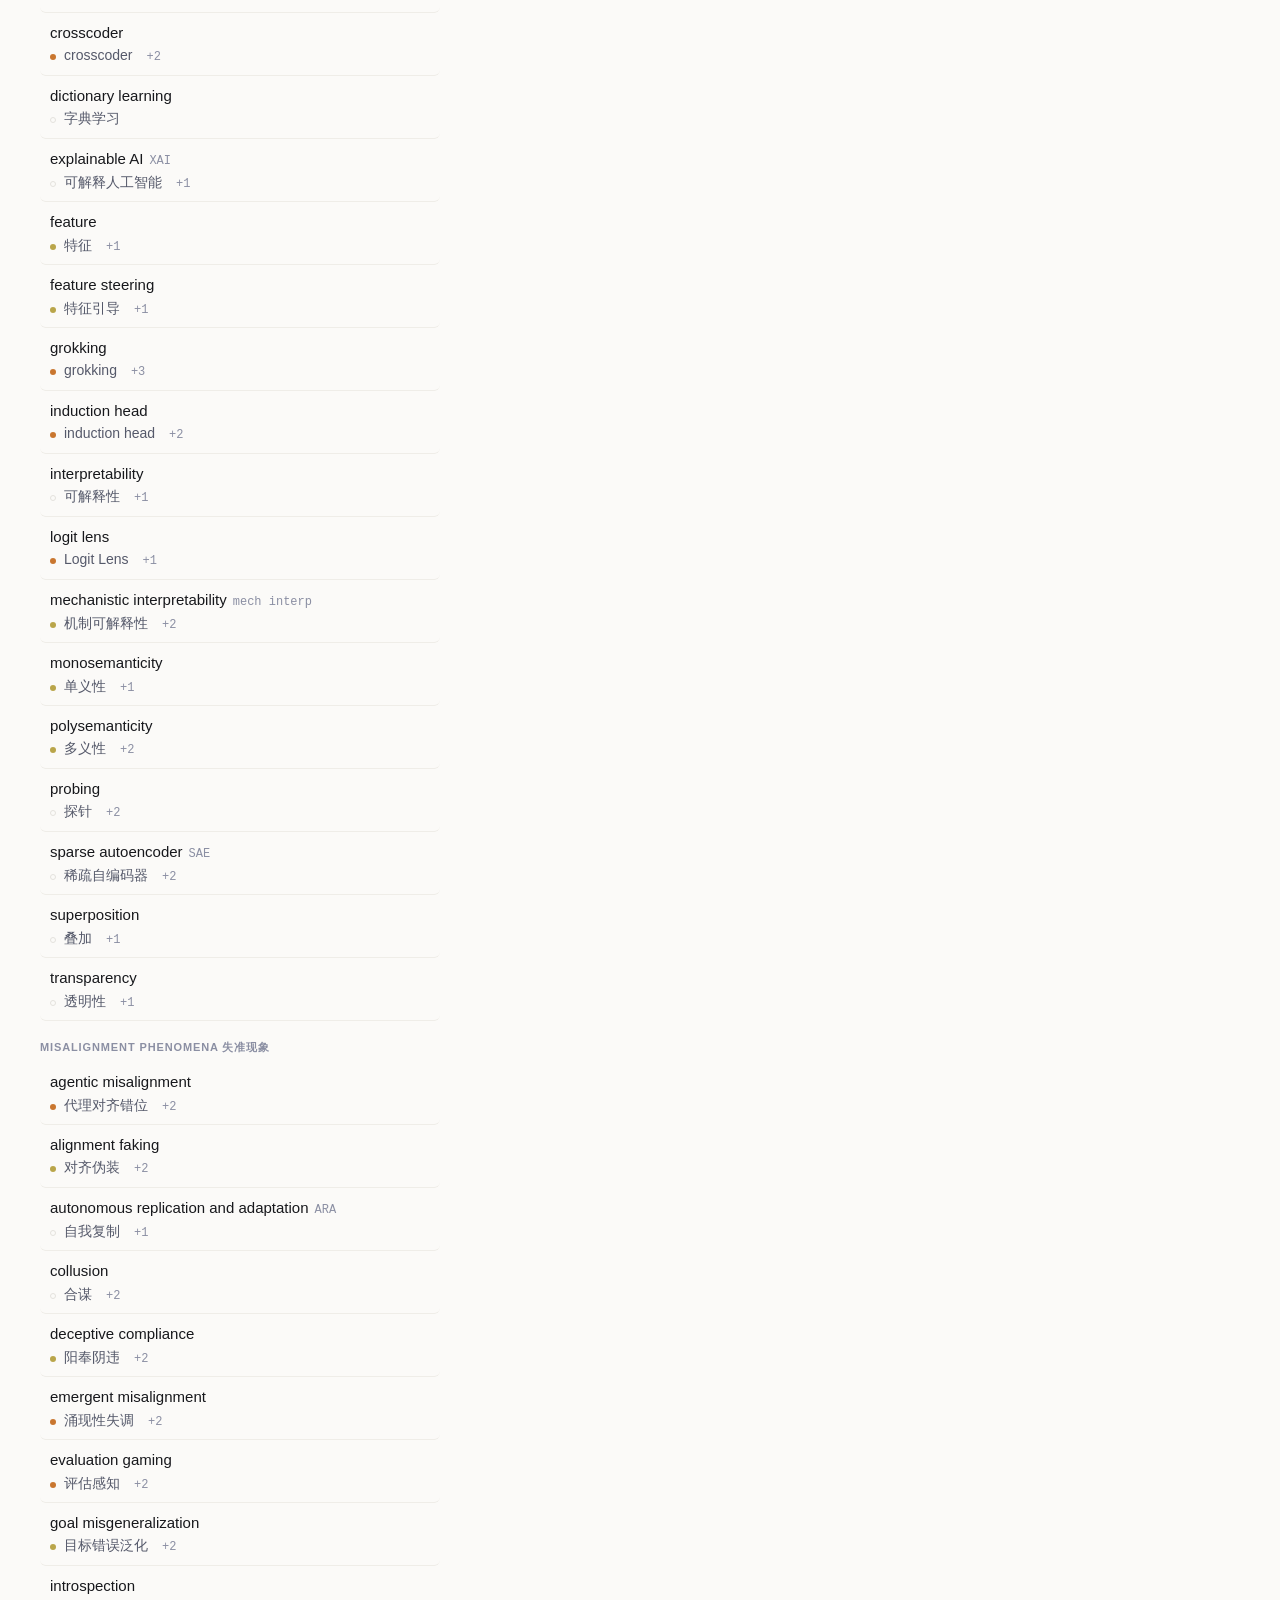
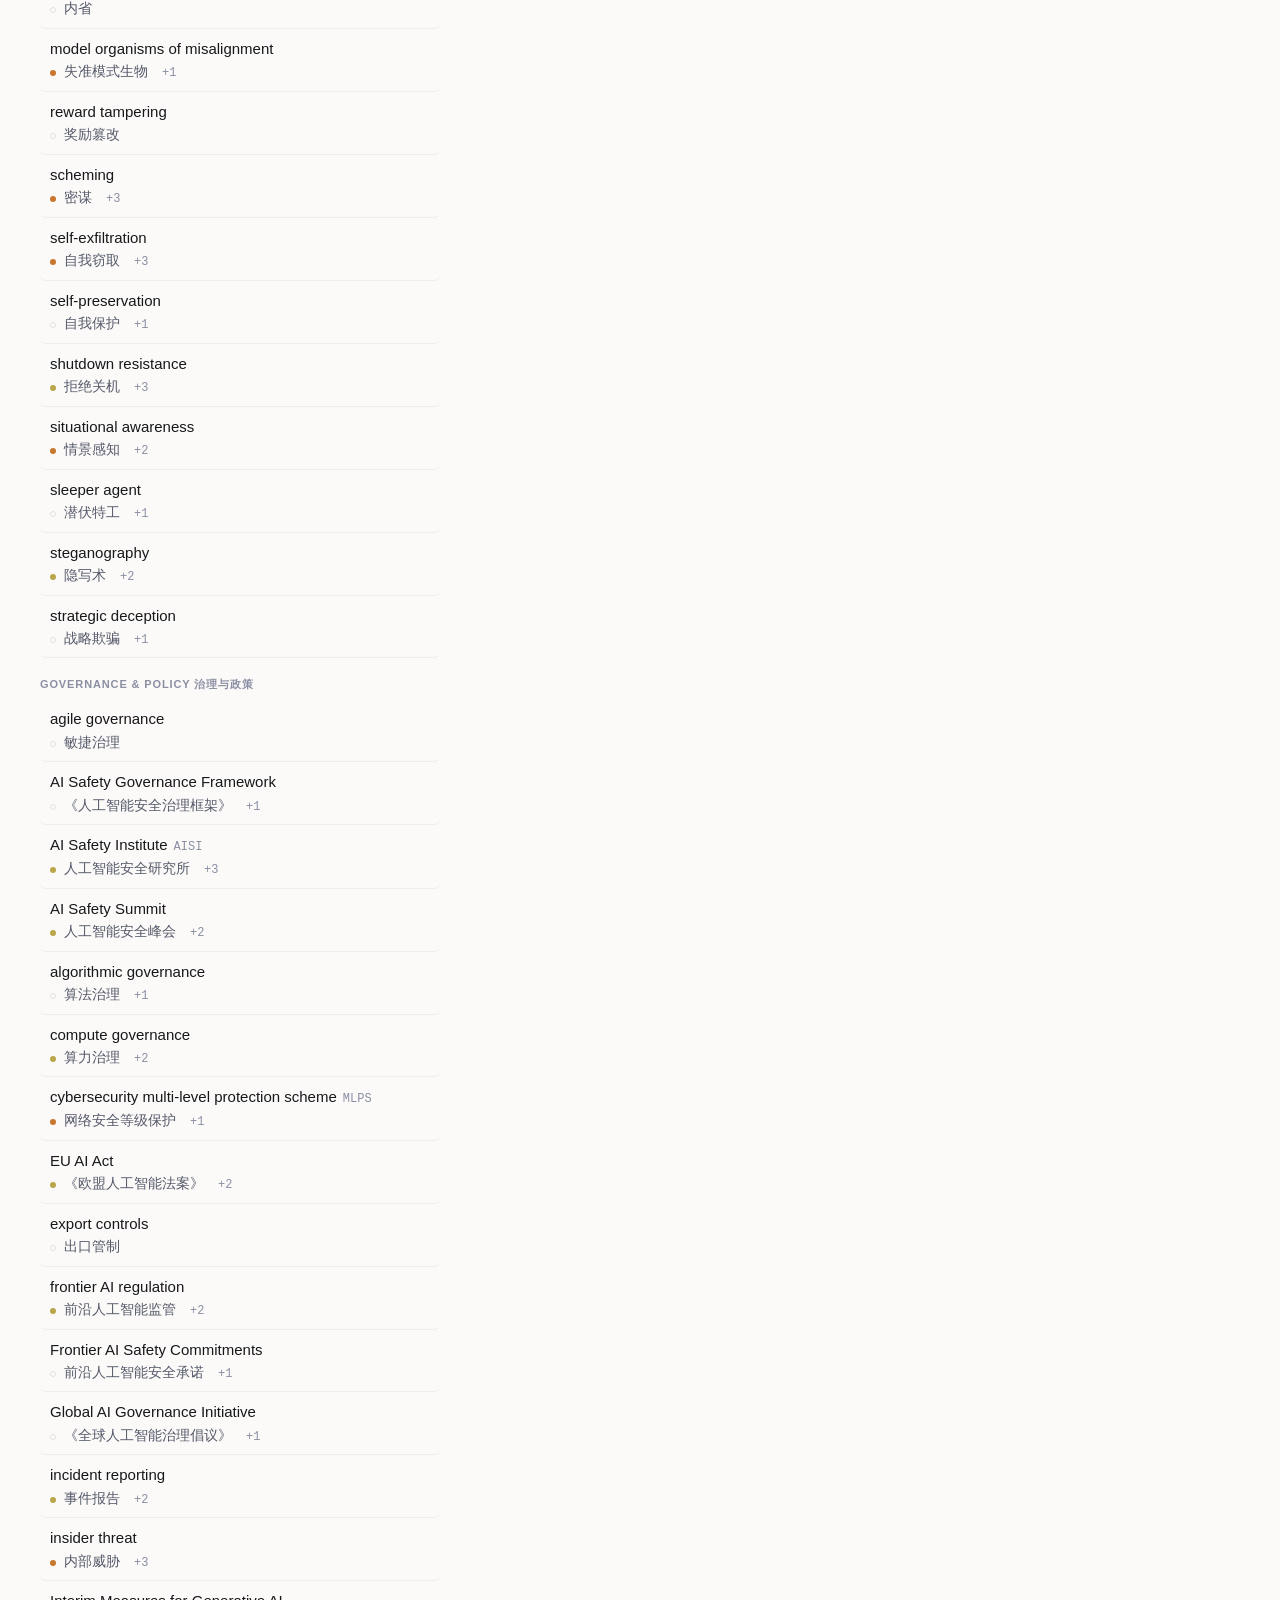
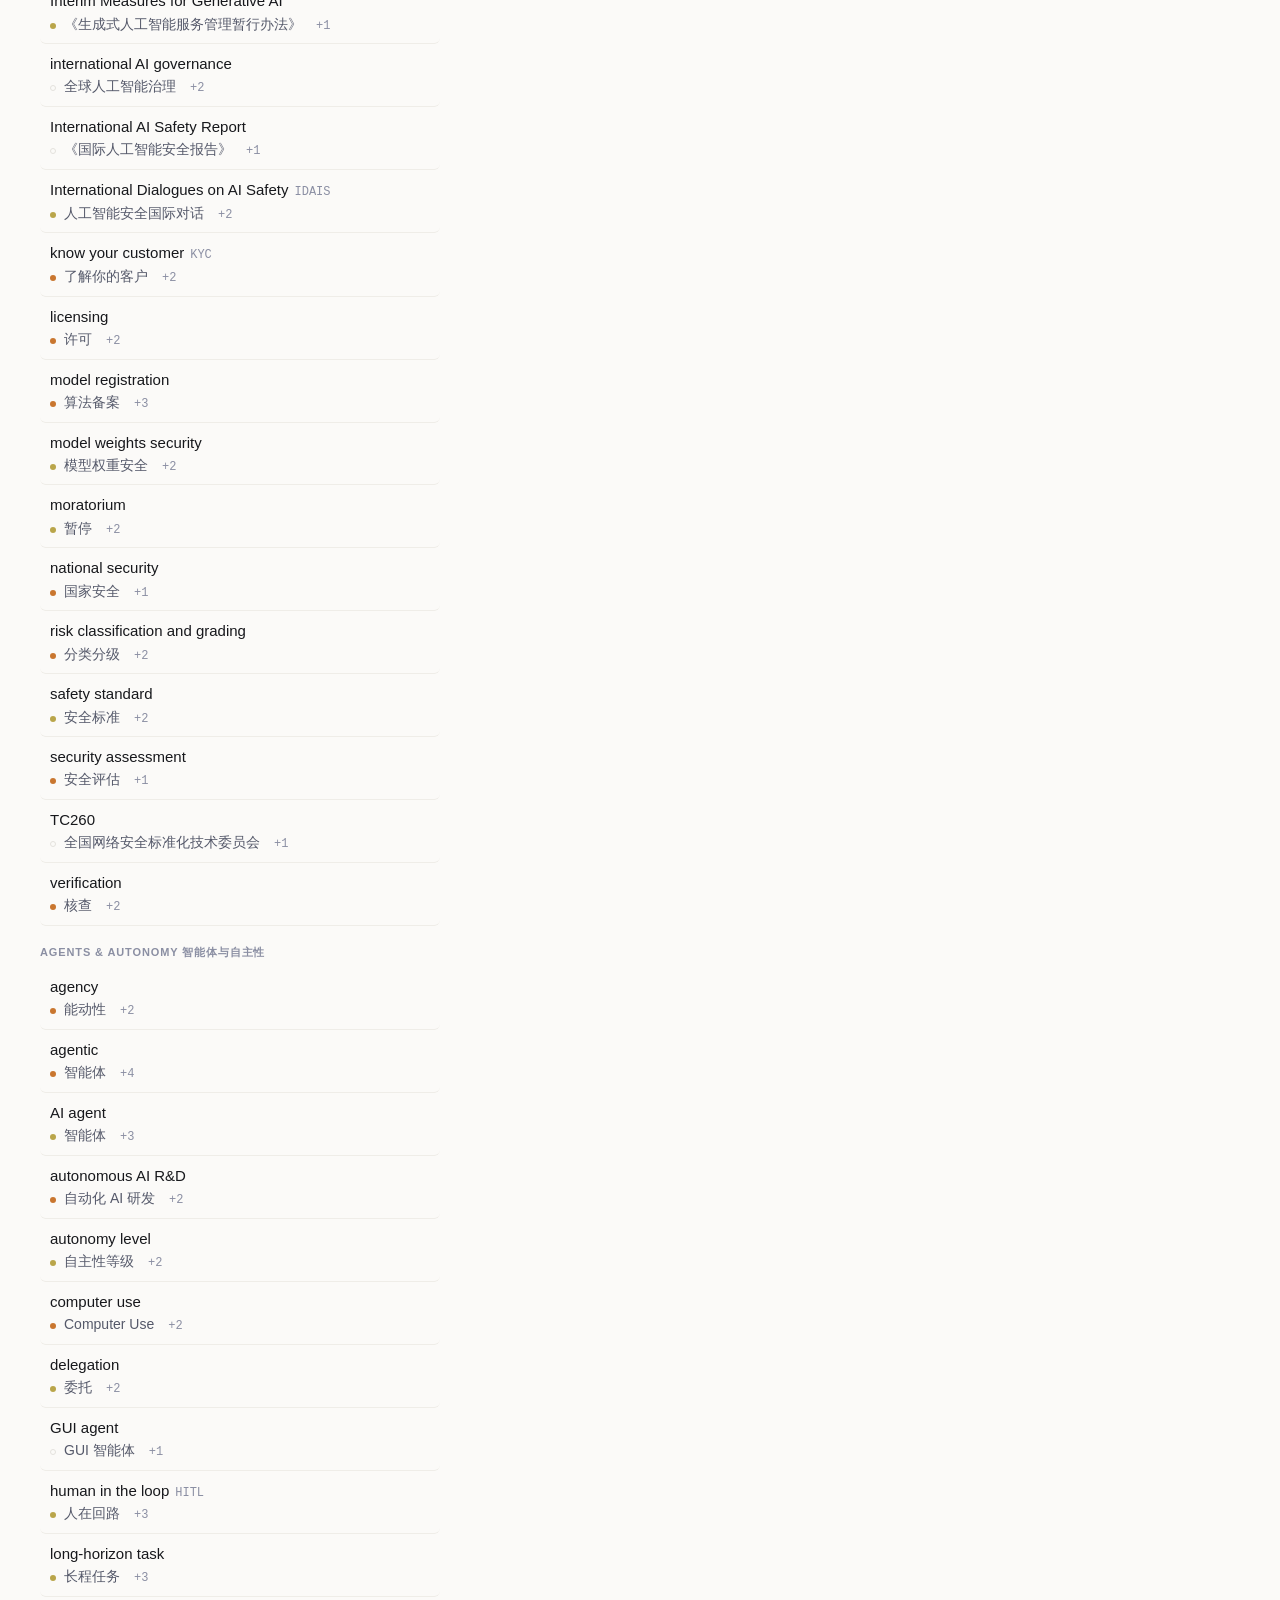
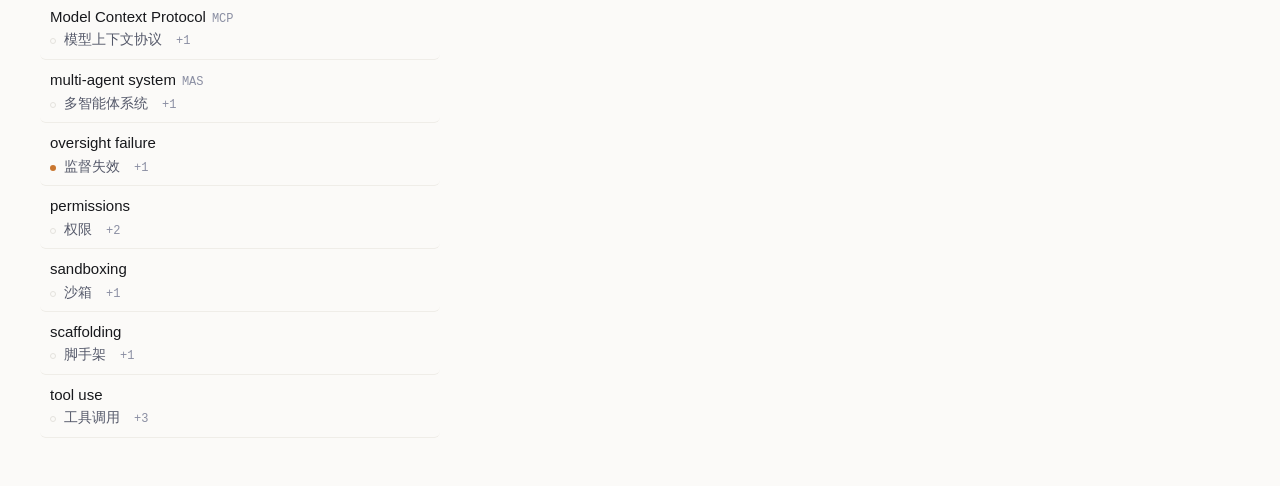
==== commit 290c8c77: "Verify attestations; add Chinese-origin term direction Adversarial verification pass re-fetched ever" ====
--- a/site/index.html
+++ b/site/index.html
@@ -153,6 +153,10 @@
     margin: 14px 0 2px; cursor: copy; display: inline-block; line-height: 1.3;
   }
   .headline-zh:hover { color: var(--accent); }
+  /* An English rendering is English — it should not be set in a CJK face. */
+  .headline-zh.headline-en { font-family: var(--serif); font-size: 24px; font-weight: 600; }
+  .tr-zh.tr-en { font-family: var(--serif); font-size: 17px; }
+  .term-head h2.zh { font-family: var(--cjk); font-size: 30px; }
   .headline-zh.none { font-family: var(--serif); font-size: 20px; color: var(--ink-3); font-style: italic; cursor: default; }
   .headline-zh.none:hover { color: var(--ink-3); }
   .pinyin { color: var(--ink-3); font-size: 13.5px; font-style: italic; }
@@ -278,12 +282,19 @@
   const esc = s => String(s ?? '').replace(/[&<>"]/g, c => ({'&':'&amp;','<':'&lt;','>':'&gt;','"':'&quot;'}[c]))
 
   // ---------- searchable haystack, built once ----------
+  // Chinese-origin entries invert: the headword is Chinese, the renderings are English.
+  // Everything downstream reads `_rend` / `_headZh` / `_headEn` so it need not care which.
   for (const t of TERMS) {
-    const zh = t.translations.map(x => x.zh).join(' ')
-    const py = t.translations.map(x => x.pinyin || '').join(' ')
-    t._hay = [t.en, t.abbr || '', (t.en_aliases || []).join(' '), zh, py,
-              t.definition_en || '', t.definition_zh || '', (t.tags || []).join(' ')]
-             .join(' ').toLowerCase()
+    t._zhOrigin = t.direction === 'zh-to-en'
+    t._rend = (t._zhOrigin ? t.en_renderings : t.translations) || []
+    t._key = t._zhOrigin ? 'en' : 'zh'
+    t._headZh = t._zhOrigin ? t.zh_headword : t.preferred_zh
+    t._headEn = t._zhOrigin ? (t.preferred_en || t.en) : t.en
+    const zh = [t.zh_headword || '', ...(t.translations || []).map(x => x.zh)].join(' ')
+    const en = [(t.en_renderings || []).map(x => x.en).join(' '), (t.en_aliases || []).join(' ')].join(' ')
+    const py = [t.pinyin || '', ...(t.translations || []).map(x => x.pinyin || '')].join(' ')
+    t._hay = [t.en, t.abbr || '', en, zh, py, t.definition_en || '',
+              t.definition_zh || '', (t.tags || []).join(' ')].join(' ').toLowerCase()
     t._en = t.en.toLowerCase()
   }
 
@@ -292,20 +303,25 @@
 
   // ---------- filters ----------
   const FLAGS = [
+    ['zhorigin',  'Chinese-origin terms', t => t._zhOrigin],
     ['hard',      'Hard to translate', t => t.translation_difficulty === 'high'],
-    ['nozh',      'No settled Chinese term',
-                  t => !t.translations.length || t.translations.every(x => ['proposed','descriptive'].includes(x.status))],
-    ['contested', 'Contested', t => t.translations.some(x => x.status === 'contested') || t.translations.length > 2],
-    ['pitfall',   'Has a pitfall', t => !!t.pitfalls],
+    ['noterm',    'No settled term',
+                  t => !t._rend.length || t._rend.every(x => ['proposed','descriptive'].includes(x.status))],
+    ['contested', 'Contested', t => t._rend.some(x => x.status === 'contested') || t._rend.length > 2],
+    ['pitfall',   'Has a pitfall', t => !!(t.pitfalls || t.why_no_english)],
     ['unattested','Needs evidence', t => !t.attestation_count],
   ]
   const flagById = Object.fromEntries(FLAGS.map(f => [f[0], f[2]]))
 
   function renderFilters() {
     const f = $('#filters')
-    const catChips = CATS.map(c =>
-      `<button class="chip" data-cat="${c.id}" aria-pressed="false" title="${esc(c.blurb)}">${esc(c.en)}</button>`
-    ).join('')
+    // Categories are listed English-origin first, then a rule, then the Chinese-origin ones.
+    let prevDir = null
+    const catChips = CATS.map(c => {
+      const rule = prevDir && c.direction !== prevDir ? '<span class="chip sep">中文 →</span>' : ''
+      prevDir = c.direction
+      return rule + `<button class="chip" data-cat="${c.id}" aria-pressed="false" title="${esc(c.blurb)}">${esc(c.en)}</button>`
+    }).join('')
     const flagChips = FLAGS.map(([id, label]) =>
       `<button class="chip" data-flag="${id}" aria-pressed="false">${esc(label)}</button>`
     ).join('')
@@ -328,10 +344,12 @@
   function score(t, q) {
     if (!q) return 1
     if (t._en === q) return 1000
+    if (t.zh_headword === q) return 990
     if ((t.abbr || '').toLowerCase() === q) return 900
     if (t.translations.some(x => x.zh === q)) return 880
     if (t._en.startsWith(q)) return 700
     if ((t.en_aliases || []).some(a => a.toLowerCase().startsWith(q))) return 600
+    if ((t.zh_headword || '').includes(q)) return 570
     if (t.translations.some(x => x.zh.includes(q))) return 550
     if (new RegExp('\\b' + q.replace(/[.*+?^${}()|[\]\\]/g, '\\$&')).test(t._en)) return 500
     if (t._en.includes(q)) return 400
@@ -373,16 +391,19 @@
     // Grouped by category when browsing; flat, relevance-ordered when searching.
     let html = ''
     const rowFor = t => {
-      const pref = t.preferred_zh
-      const zhCell = pref
-        ? `<span class="zh">${hl(pref, q)}</span>`
+      // Uniform shape in both directions: English headword on top so the list stays
+      // scannable for an English reader, Chinese below, with a marker on the entries
+      // where Chinese is the source language rather than the target.
+      const zhCell = t._headZh
+        ? `<span class="zh">${hl(t._headZh, q)}</span>`
         : `<span class="zh none">no settled term</span>`
-      const nTr = t.translations.length
+      const n = t._rend.length
       return `<button class="row" data-id="${t.id}" aria-selected="${t.id === state.sel}">
-        <div><span class="en">${hl(t.en, q)}</span>${t.abbr ? `<span class="abbr">${esc(t.abbr)}</span>` : ''}</div>
+        <div><span class="en">${hl(t._headEn, q)}</span>${t.abbr ? `<span class="abbr">${esc(t.abbr)}</span>` : ''}${
+          t._zhOrigin ? '<span class="abbr" title="Chinese-origin term">中→en</span>' : ''}</div>
         <div class="line2">
           <span class="dot d-${t.translation_difficulty}" title="translation difficulty: ${t.translation_difficulty}"></span>
-          ${zhCell}${nTr > 1 ? `<span class="abbr">+${nTr - 1}</span>` : ''}
+          ${zhCell}${n > 1 ? `<span class="abbr">+${n - 1}</span>` : ''}
         </div>
       </button>`
     }
@@ -406,22 +427,28 @@
     return `<blockquote class="q">
       <div class="qzh">${esc(a.quote_zh)}</div>
       ${a.quote_en ? `<div class="qen">${esc(a.quote_en)}</div>` : ''}
-      <cite>${cite}${a.url ? ` — <a href="${esc(a.url)}" target="_blank" rel="noopener">source ↗</a>` : ''}</cite>
+      <cite>${cite}${a.url ? ` — <a href="${esc(a.url)}" target="_blank" rel="noopener">source ↗</a>` : ''}${
+        a.unverified ? ' <span class="tag contested" title="Source could not be re-fetched during verification — not disproved, just unchecked">unverified</span>' : ''}</cite>
     </blockquote>`
   }
 
-  function trHtml(tr, isPref) {
+  // One renderer for both directions; `key` selects which side holds the rendering.
+  function trHtml(tr, isPref, key) {
+    const val = tr[key] ?? ''
+    const nAtt = (tr.attestations || []).length
+    const nUnver = (tr.attestations || []).filter(a => a.unverified).length
     return `<div class="tr">
       <div class="tr-head">
-        <span class="tr-zh" data-copy="${esc(tr.zh)}">${esc(tr.zh)}</span>
+        <span class="tr-zh${key === 'en' ? ' tr-en' : ''}" data-copy="${esc(val)}">${esc(val)}</span>
         ${tr.pinyin ? `<span class="pinyin">${esc(tr.pinyin)}</span>` : ''}
         <span class="tag ${esc(tr.status)}">${esc(tr.status)}</span>
         ${isPref ? '<span class="tag">recommended</span>' : ''}
       </div>
       ${tr.literal_back ? `<div class="lit">lit. “${esc(tr.literal_back)}”</div>` : ''}
       ${tr.notes ? `<div class="tr-notes">${esc(tr.notes)}</div>` : ''}
-      ${(tr.attestations || []).length
-        ? `<details class="att"><summary>${tr.attestations.length} attestation${tr.attestations.length > 1 ? 's' : ''}</summary>${tr.attestations.map(attHtml).join('')}</details>`
+      ${nAtt
+        ? `<details class="att"><summary>${nAtt} attestation${nAtt > 1 ? 's' : ''}${
+            nUnver ? ` · ${nUnver} unverified` : ''}</summary>${tr.attestations.map(attHtml).join('')}</details>`
         : (tr.status === 'proposed' ? '' : `<div class="lit" style="margin-top:6px">no attestation on file</div>`)}
     </div>`
   }
@@ -435,24 +462,36 @@
       r.setAttribute('aria-selected', String(r.dataset.id === id))
 
     const cat = catById[t.category] || { en: t.category, zh: '' }
-    const prefTr = t.translations.find(x => x.zh === t.preferred_zh)
-    const others = t.translations.filter(x => x.zh !== t.preferred_zh)
-
+    const zhOrigin = t._zhOrigin
+    const key = t._key
+    const preferred = zhOrigin ? t.preferred_en : t.preferred_zh
+    const prefTr = t._rend.find(x => x[key] === preferred)
+    const others = t._rend.filter(x => x[key] !== preferred)
+
+    // Chinese-origin entries lead with the Chinese headword — it is the source term, and
+    // the English below it is the approximation. The English-origin entries do the reverse.
     let h = `<div class="term-head">
-      <h2>${esc(t.en)}</h2>
+      <h2${zhOrigin ? ' class="zh"' : ''}>${esc(zhOrigin ? t.zh_headword : t.en)}</h2>
+      ${zhOrigin && t.pinyin ? `<div class="pinyin">${esc(t.pinyin)}</div>` : ''}
       ${(t.en_aliases || []).length ? `<div class="aliases">also: ${t.en_aliases.map(esc).join(' · ')}</div>` : ''}
       <div class="meta">
         <span>${esc(cat.en)}</span>
+        ${zhOrigin ? '<span title="Chinese is the source language here">中文 → English</span>' : ''}
         ${t.abbr ? `<span style="font-family:var(--mono)">${esc(t.abbr)}</span>` : ''}
         <span>difficulty: ${esc(t.translation_difficulty)}</span>
         <span>confidence: ${esc(t.confidence)}</span>
         <span>${t.attestation_count} citation${t.attestation_count === 1 ? '' : 's'}</span>
       </div>
-      ${t.preferred_zh
-        ? `<div class="headline-zh zh" data-copy="${esc(t.preferred_zh)}" title="click to copy">${esc(t.preferred_zh)}</div>
-           ${prefTr && prefTr.pinyin ? `<div class="pinyin">${esc(prefTr.pinyin)}</div>` : ''}`
-        : `<div class="headline-zh none">no settled Chinese rendering</div>`}
+      ${preferred
+        ? `<div class="headline-zh${zhOrigin ? ' headline-en' : ' zh'}" data-copy="${esc(preferred)}" title="click to copy">${esc(preferred)}</div>
+           ${!zhOrigin && prefTr && prefTr.pinyin ? `<div class="pinyin">${esc(prefTr.pinyin)}</div>` : ''}`
+        : `<div class="headline-zh none">no settled ${zhOrigin ? 'English' : 'Chinese'} rendering</div>`}
     </div>`
+
+    if (t.why_no_english) {
+      h += `<section class="blk"><h3>Why English has no word for this</h3>
+        <div class="callout">${esc(t.why_no_english)}</div></section>`
+    }
 
     if (t.definition_en || t.definition_zh) {
       h += `<section class="blk"><h3>Definition</h3>
@@ -466,10 +505,10 @@
         <div class="callout">${esc(t.pitfalls)}</div></section>`
     }
 
-    if (t.translations.length) {
-      h += `<section class="blk"><h3>Renderings</h3>
-        ${prefTr ? trHtml(prefTr, true) : ''}
-        ${others.map(x => trHtml(x, false)).join('')}
+    if (t._rend.length) {
+      h += `<section class="blk"><h3>${zhOrigin ? 'English renderings' : 'Renderings'}</h3>
+        ${prefTr ? trHtml(prefTr, true, key) : ''}
+        ${others.map(x => trHtml(x, false, key)).join('')}
       </section>`
     }
 
@@ -510,8 +549,11 @@
       typing <span class="zh">对齐</span> finds <em>alignment</em>.</p>
       <p>The filters above are the interesting part:</p>
       <ul>
-        <li><strong>No settled Chinese term</strong> — concepts the Chinese-language field
-            has not named yet. These are where a translation choice is still up for grabs.</li>
+        <li><strong>Chinese-origin terms</strong> — concepts PRC discourse has that English
+            has no clean word for. These run the other way: Chinese is the source, and the
+            English is the approximation.</li>
+        <li><strong>No settled term</strong> — concepts neither field has named yet.
+            These are where a translation choice is still up for grabs.</li>
         <li><strong>Has a pitfall</strong> — where the obvious rendering quietly changes the meaning.</li>
         <li><strong>Needs evidence</strong> — entries with no citation behind them yet.</li>
       </ul>
@@ -567,8 +609,9 @@
   })
 
   // ---------- boot ----------
-  const nHard = TERMS.filter(flagById.nozh).length
-  $('#stat').textContent = `${TERMS.length} terms · ${nHard} with no settled Chinese rendering · built ${DATA.generated}`
+  const nGap = TERMS.filter(flagById.noterm).length
+  const nZh = TERMS.filter(t => t._zhOrigin).length
+  $('#stat').textContent = `${TERMS.length} terms · ${nZh} Chinese-origin · ${nGap} with no settled rendering · built ${DATA.generated}`
   renderFilters()
   render()
   const hash = decodeURIComponent(location.hash.slice(1))
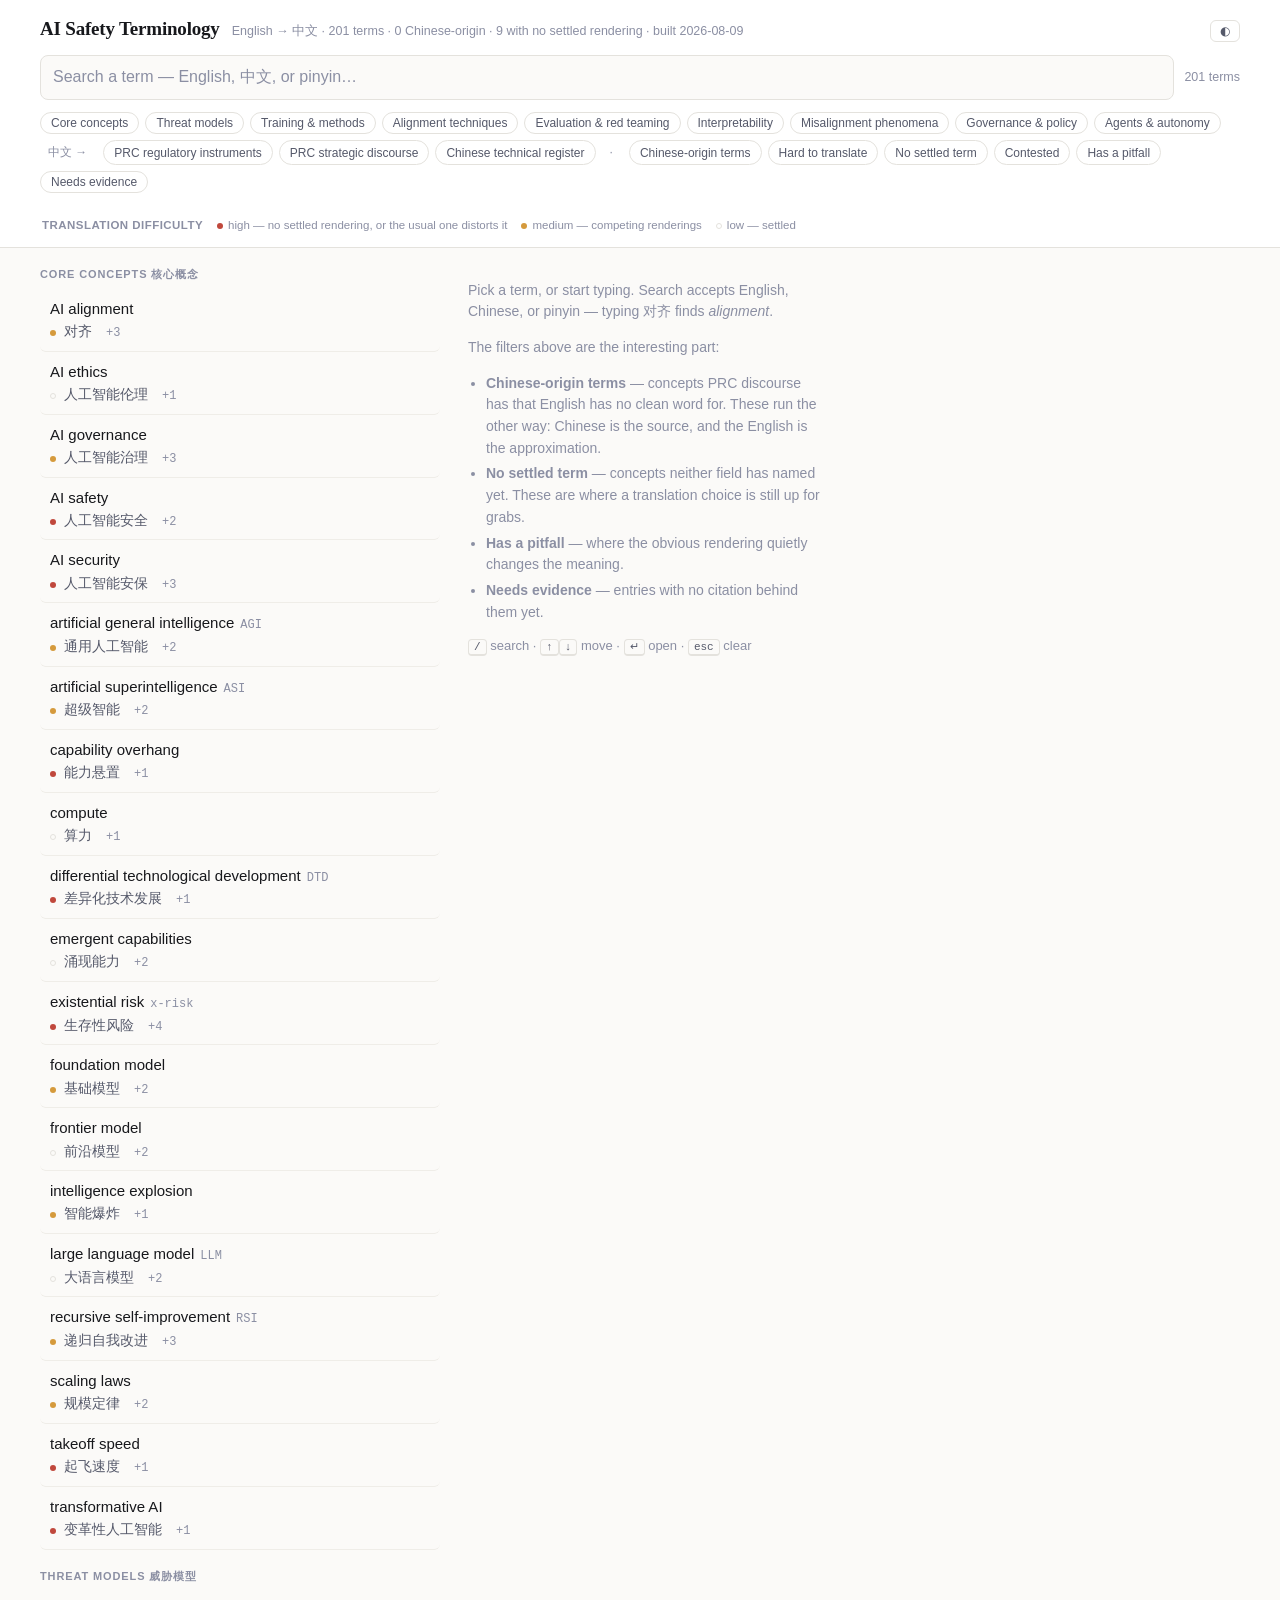
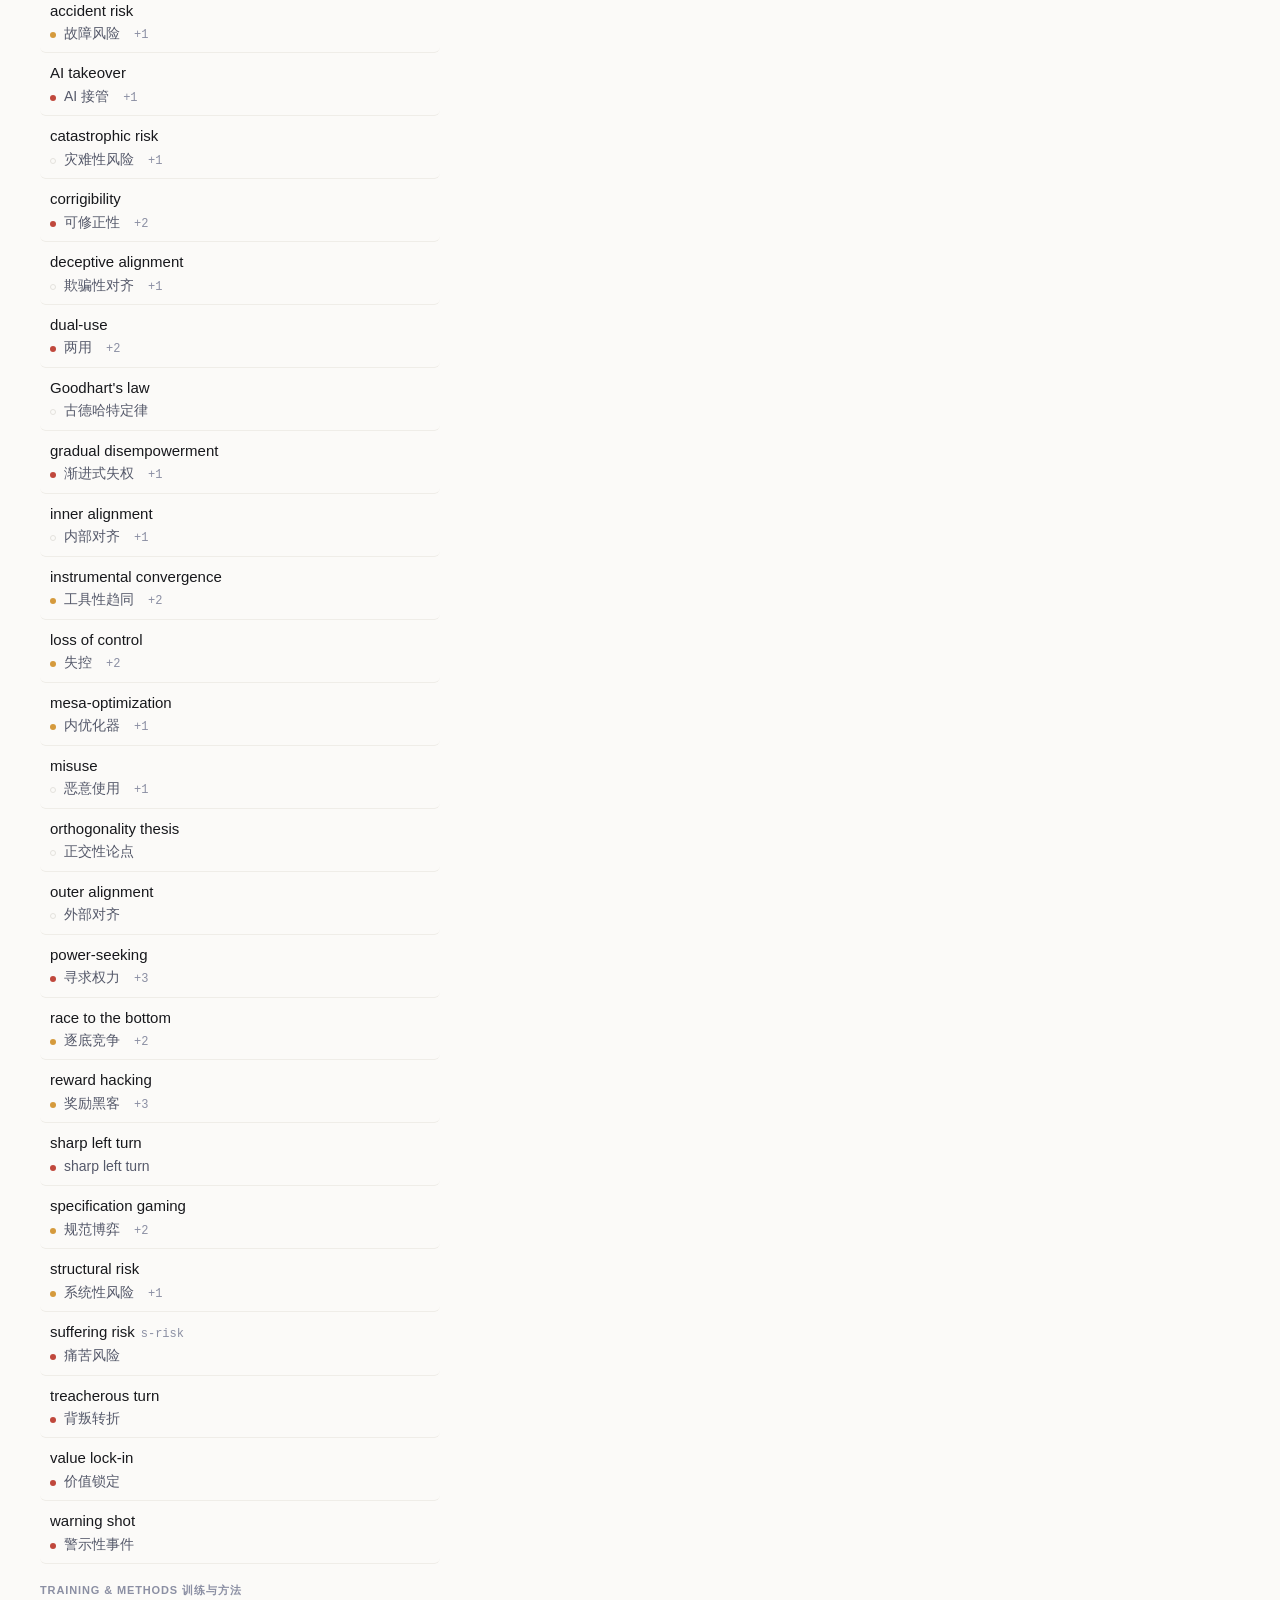
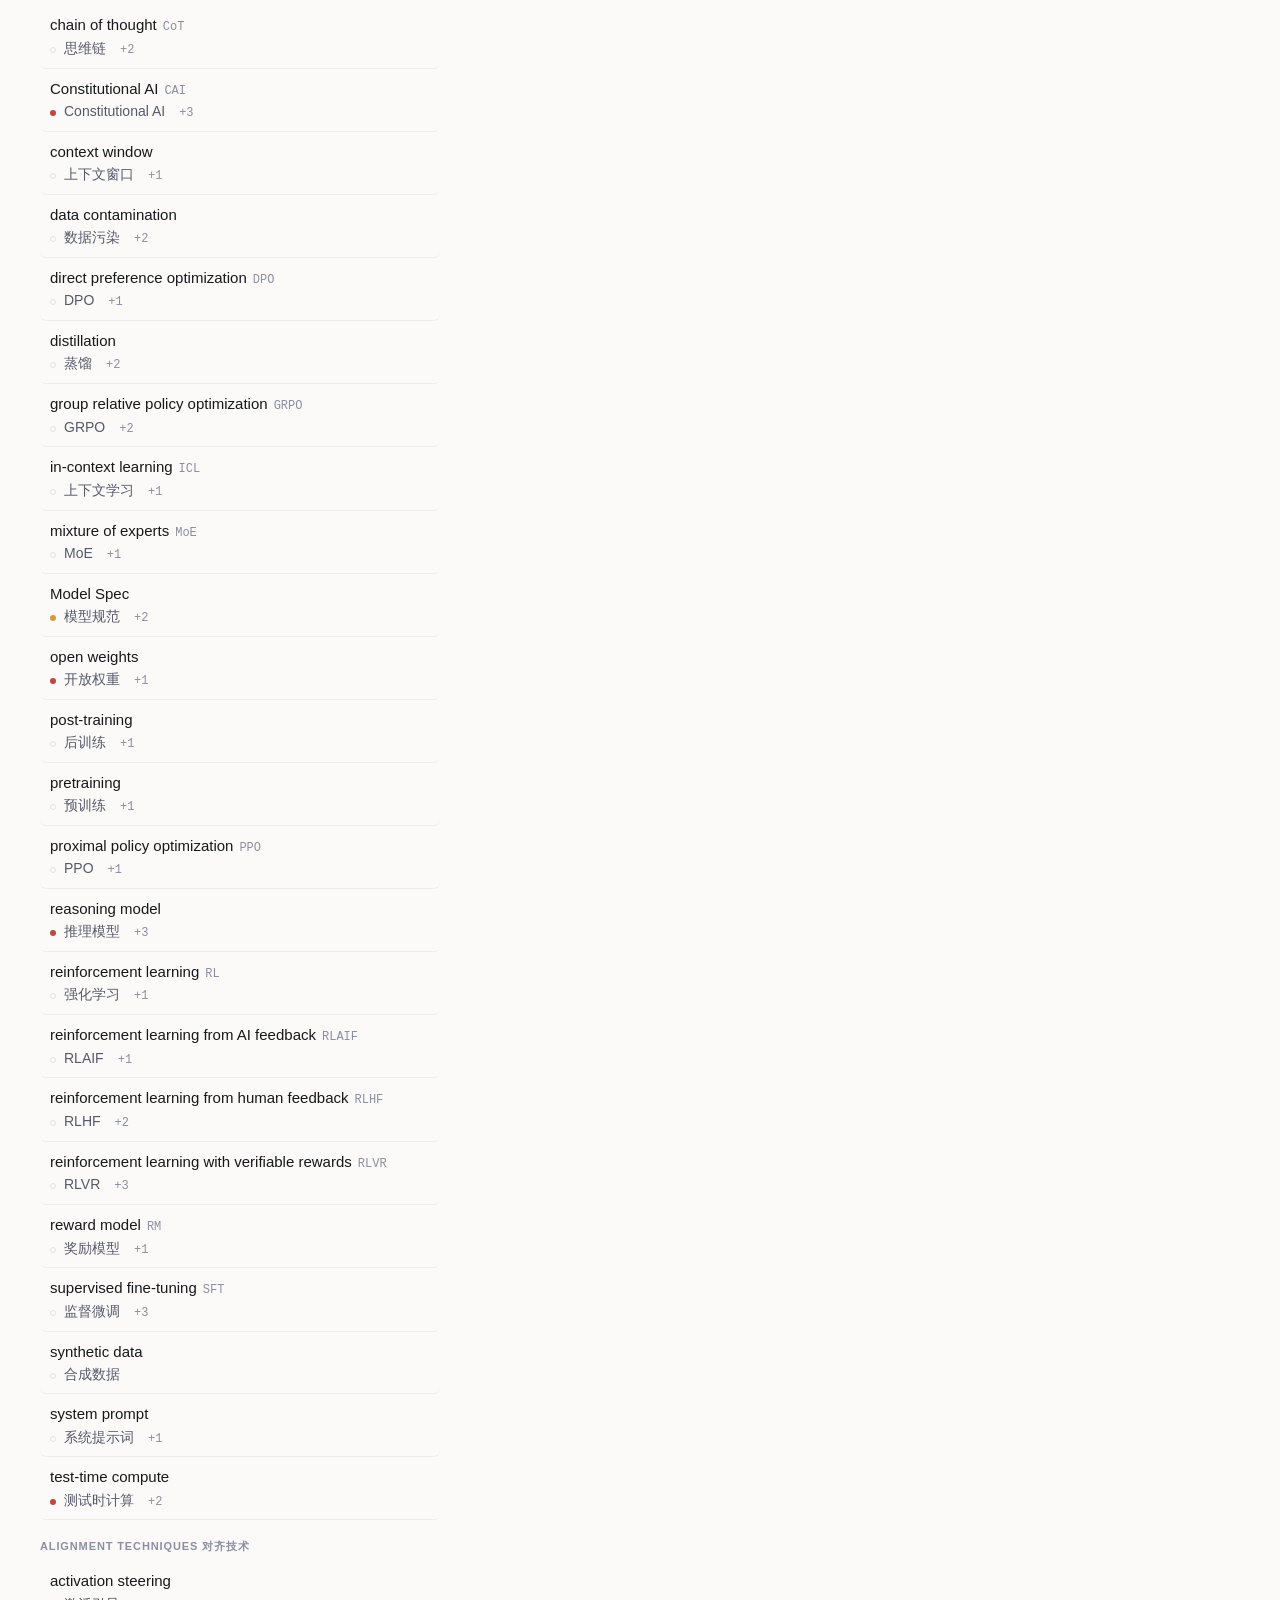
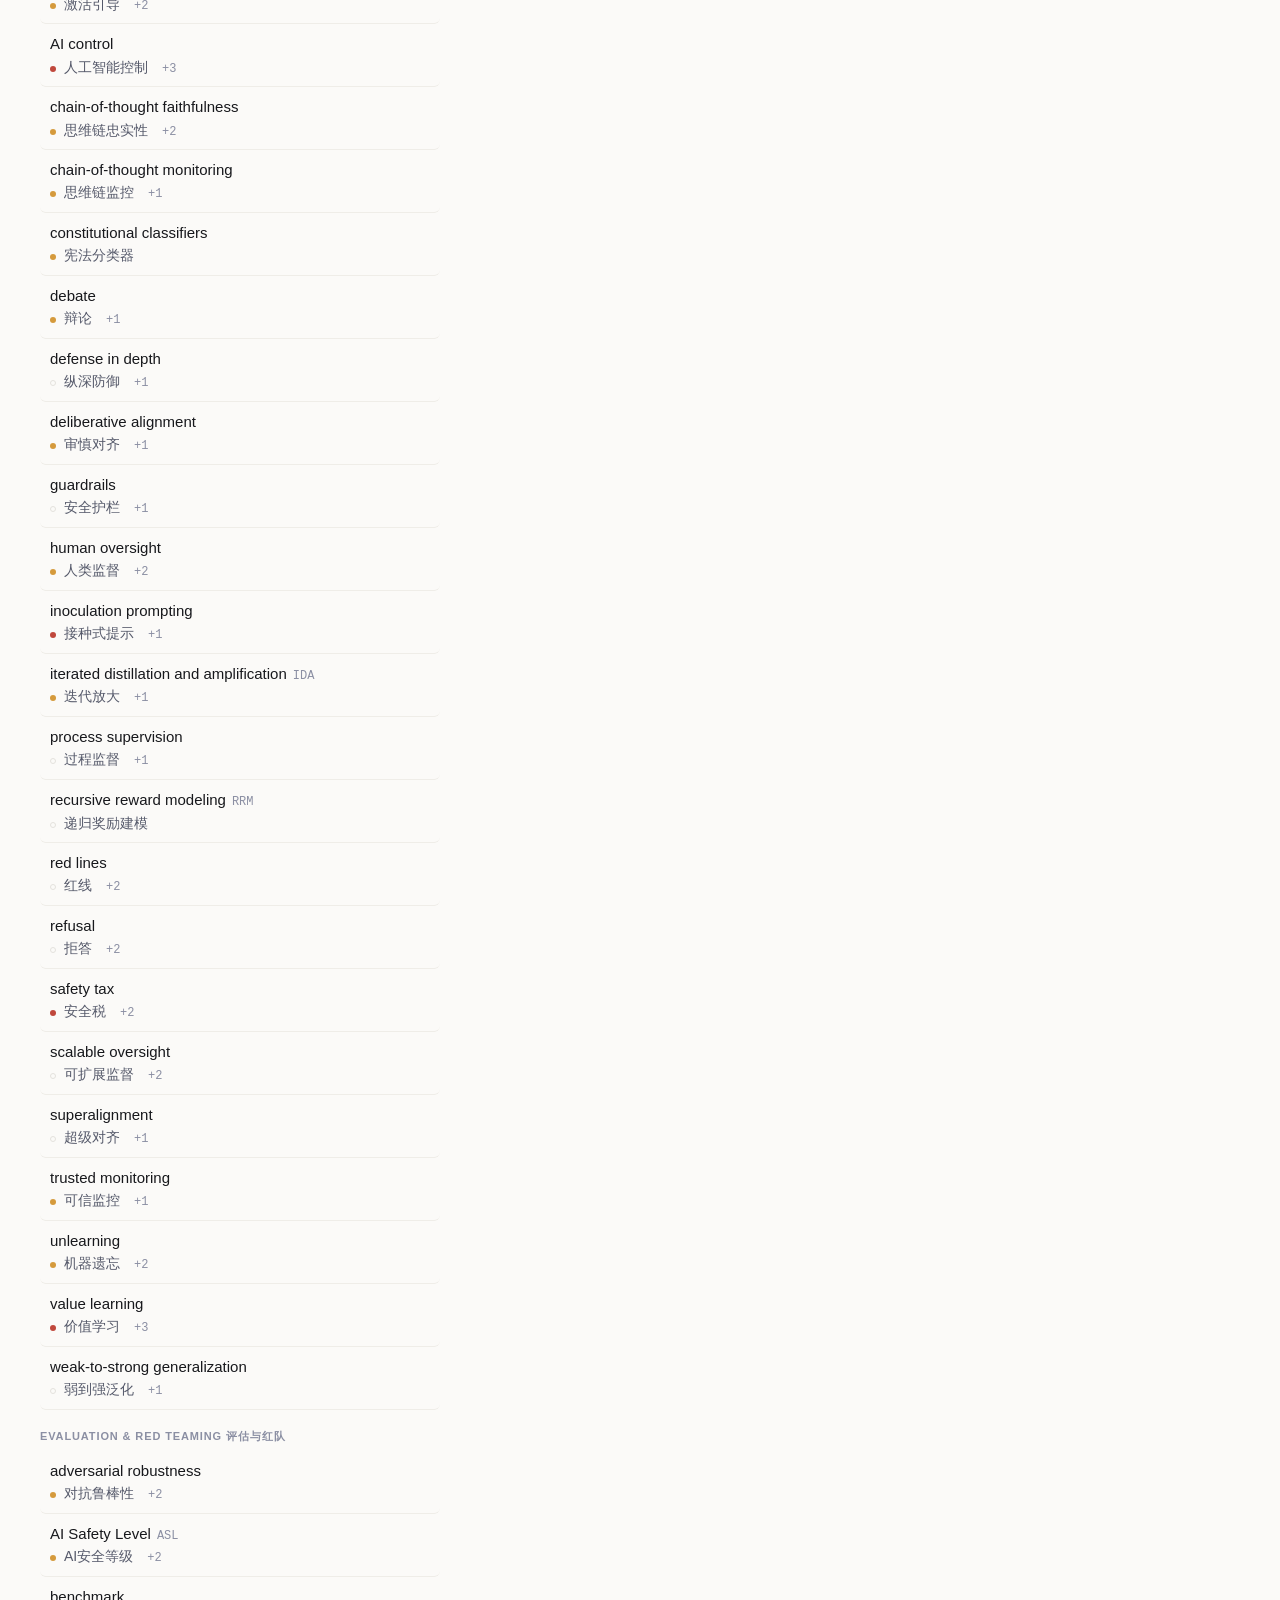
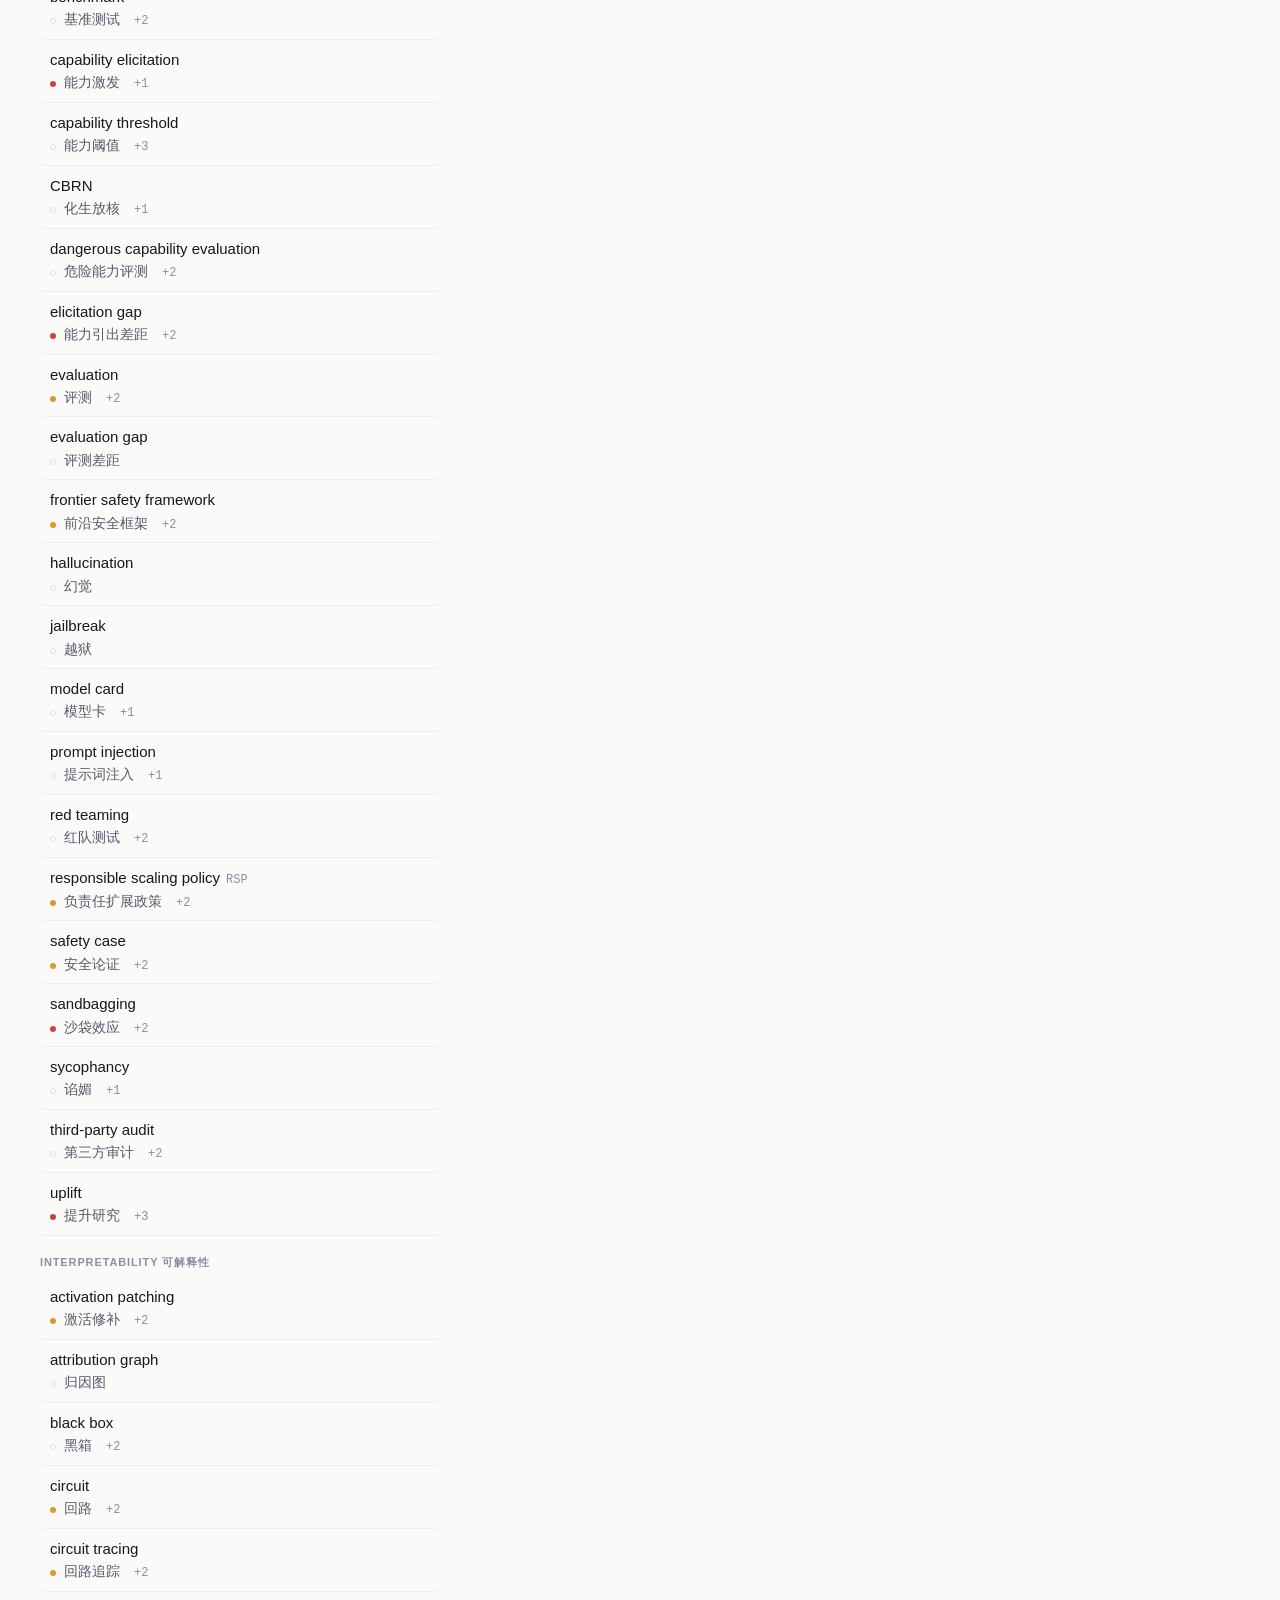
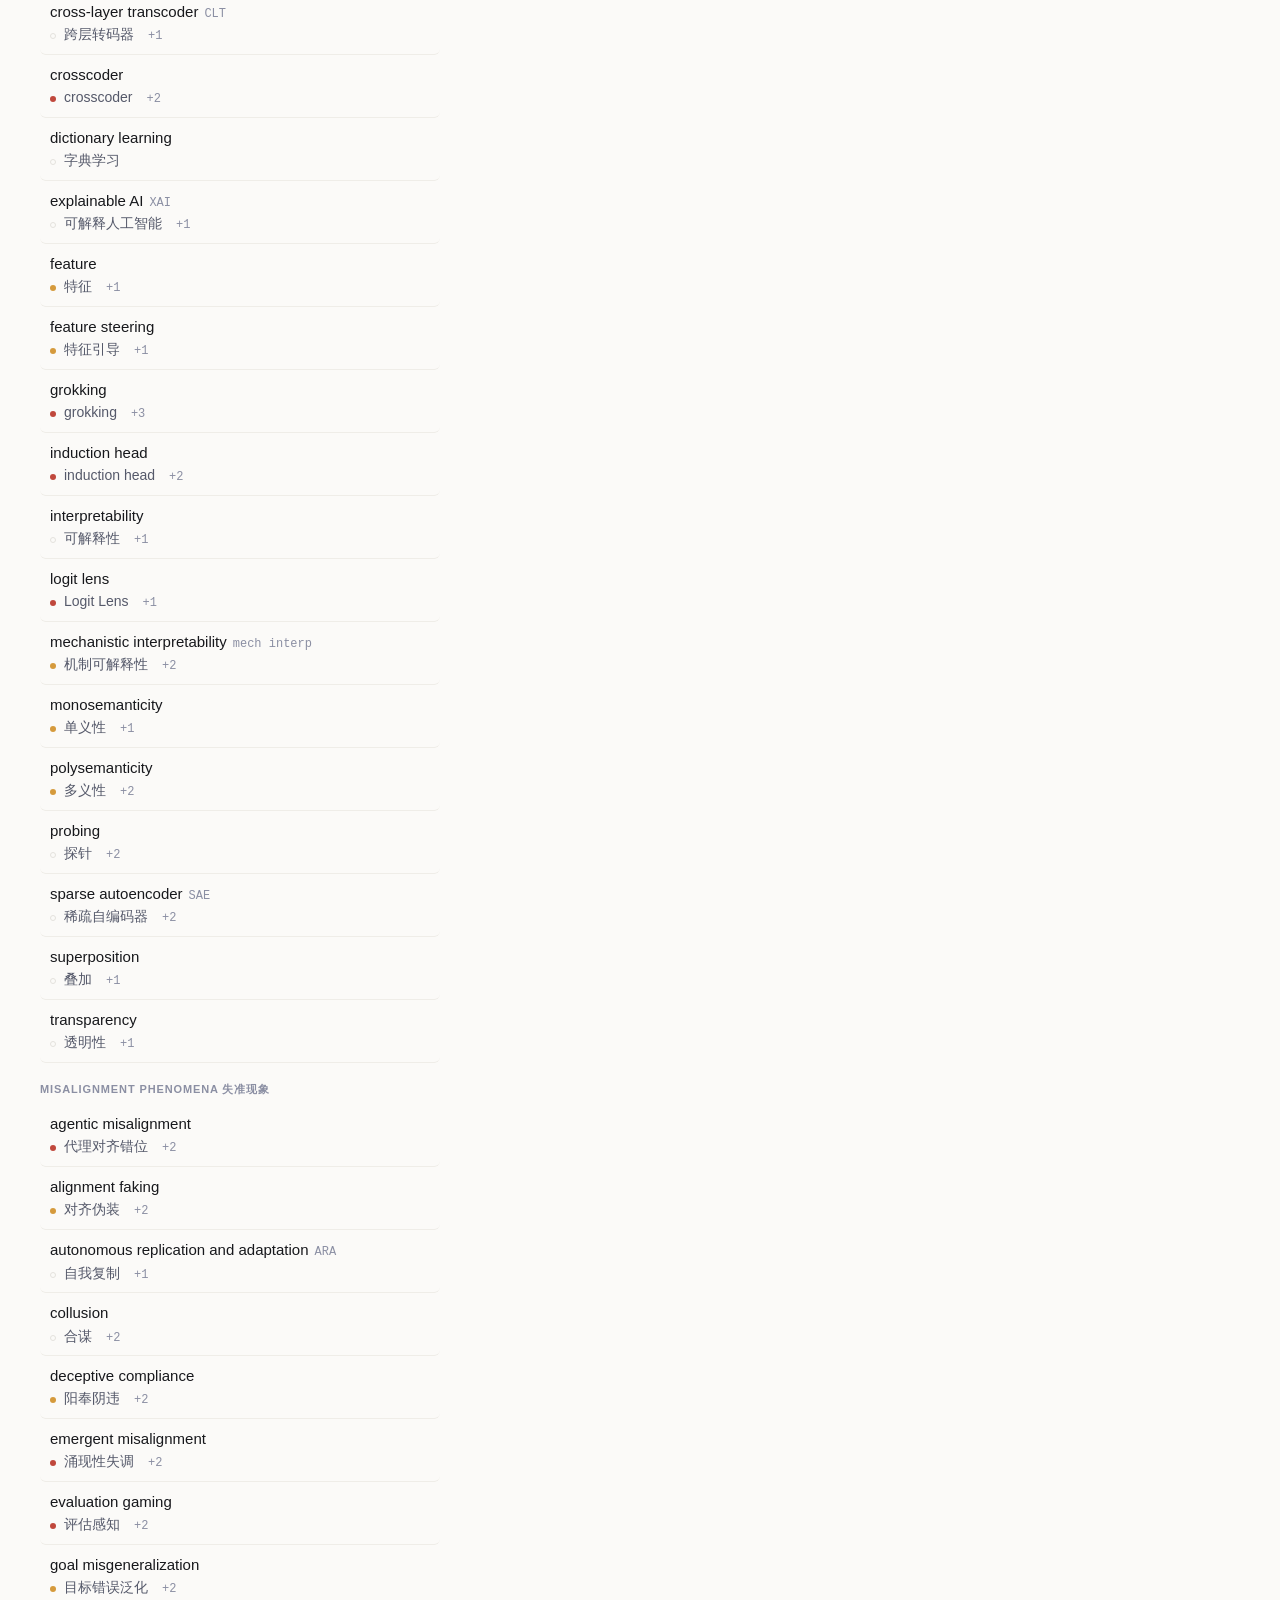
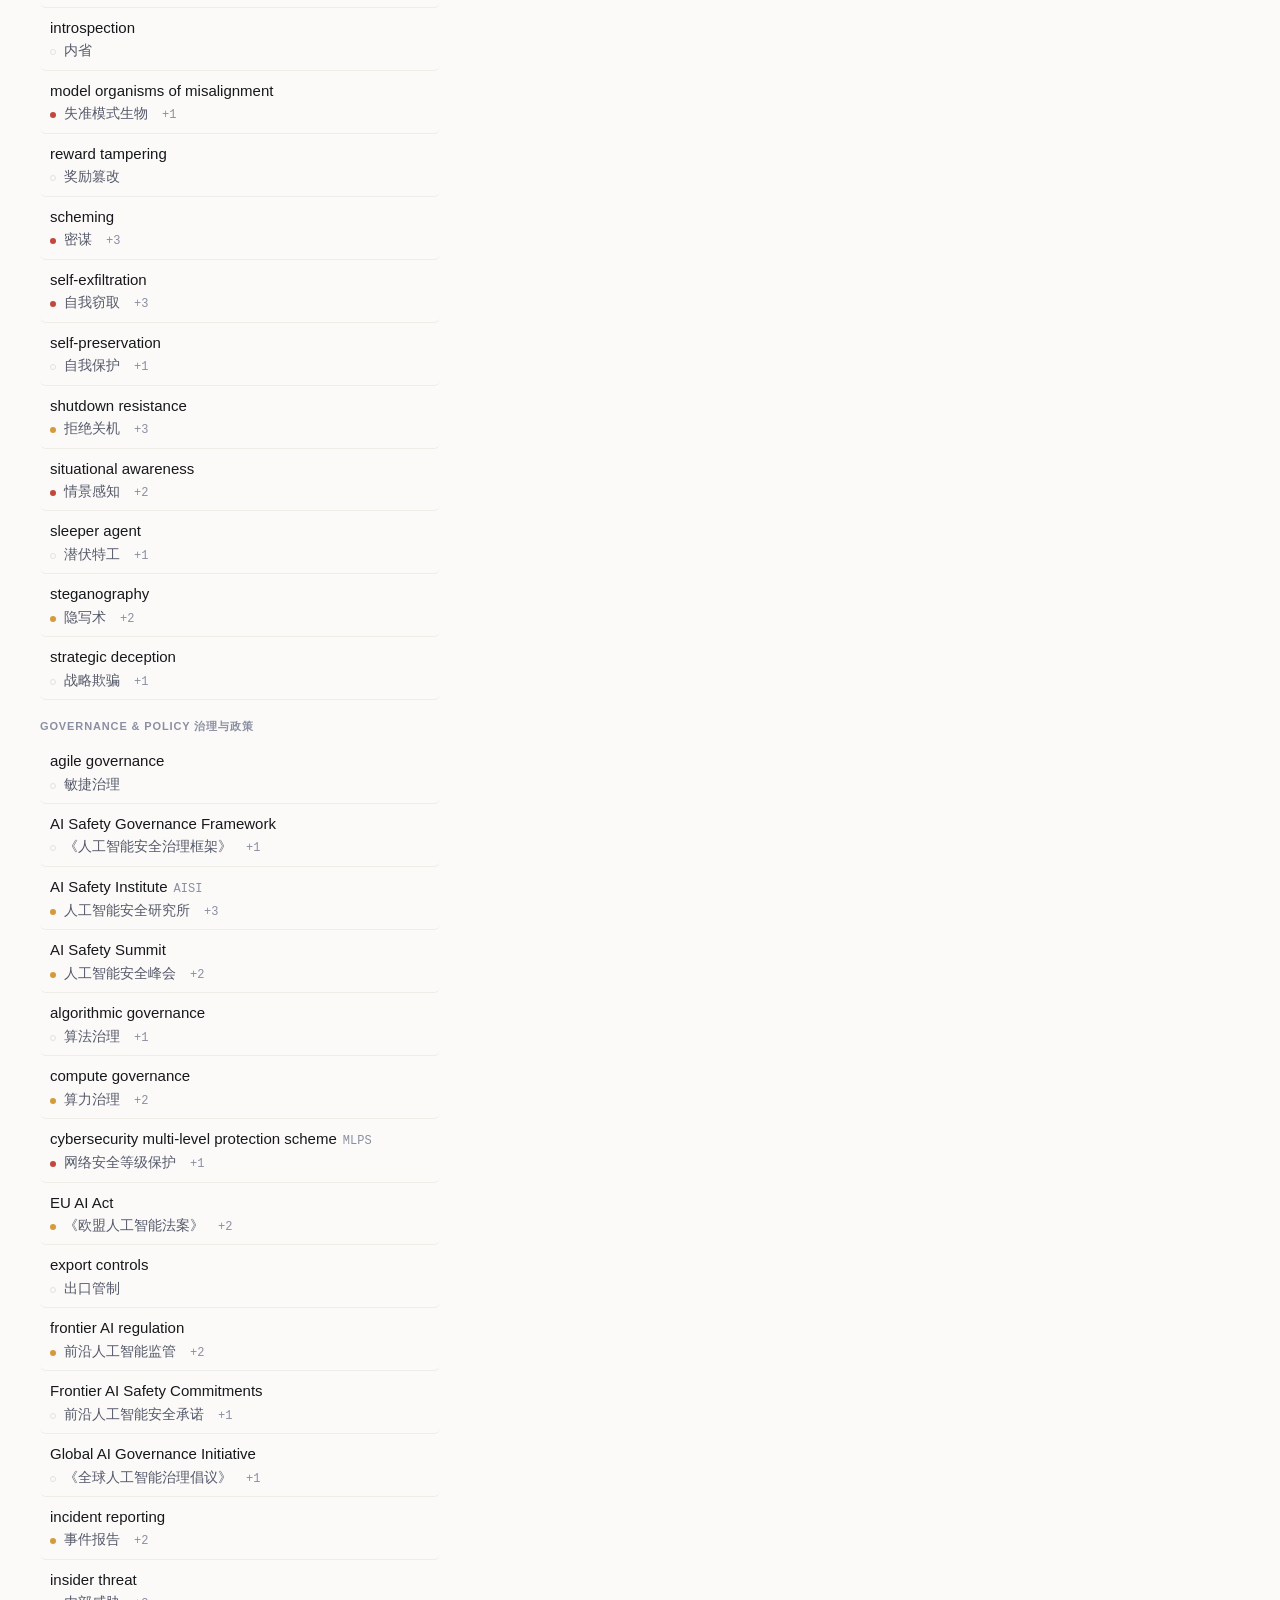
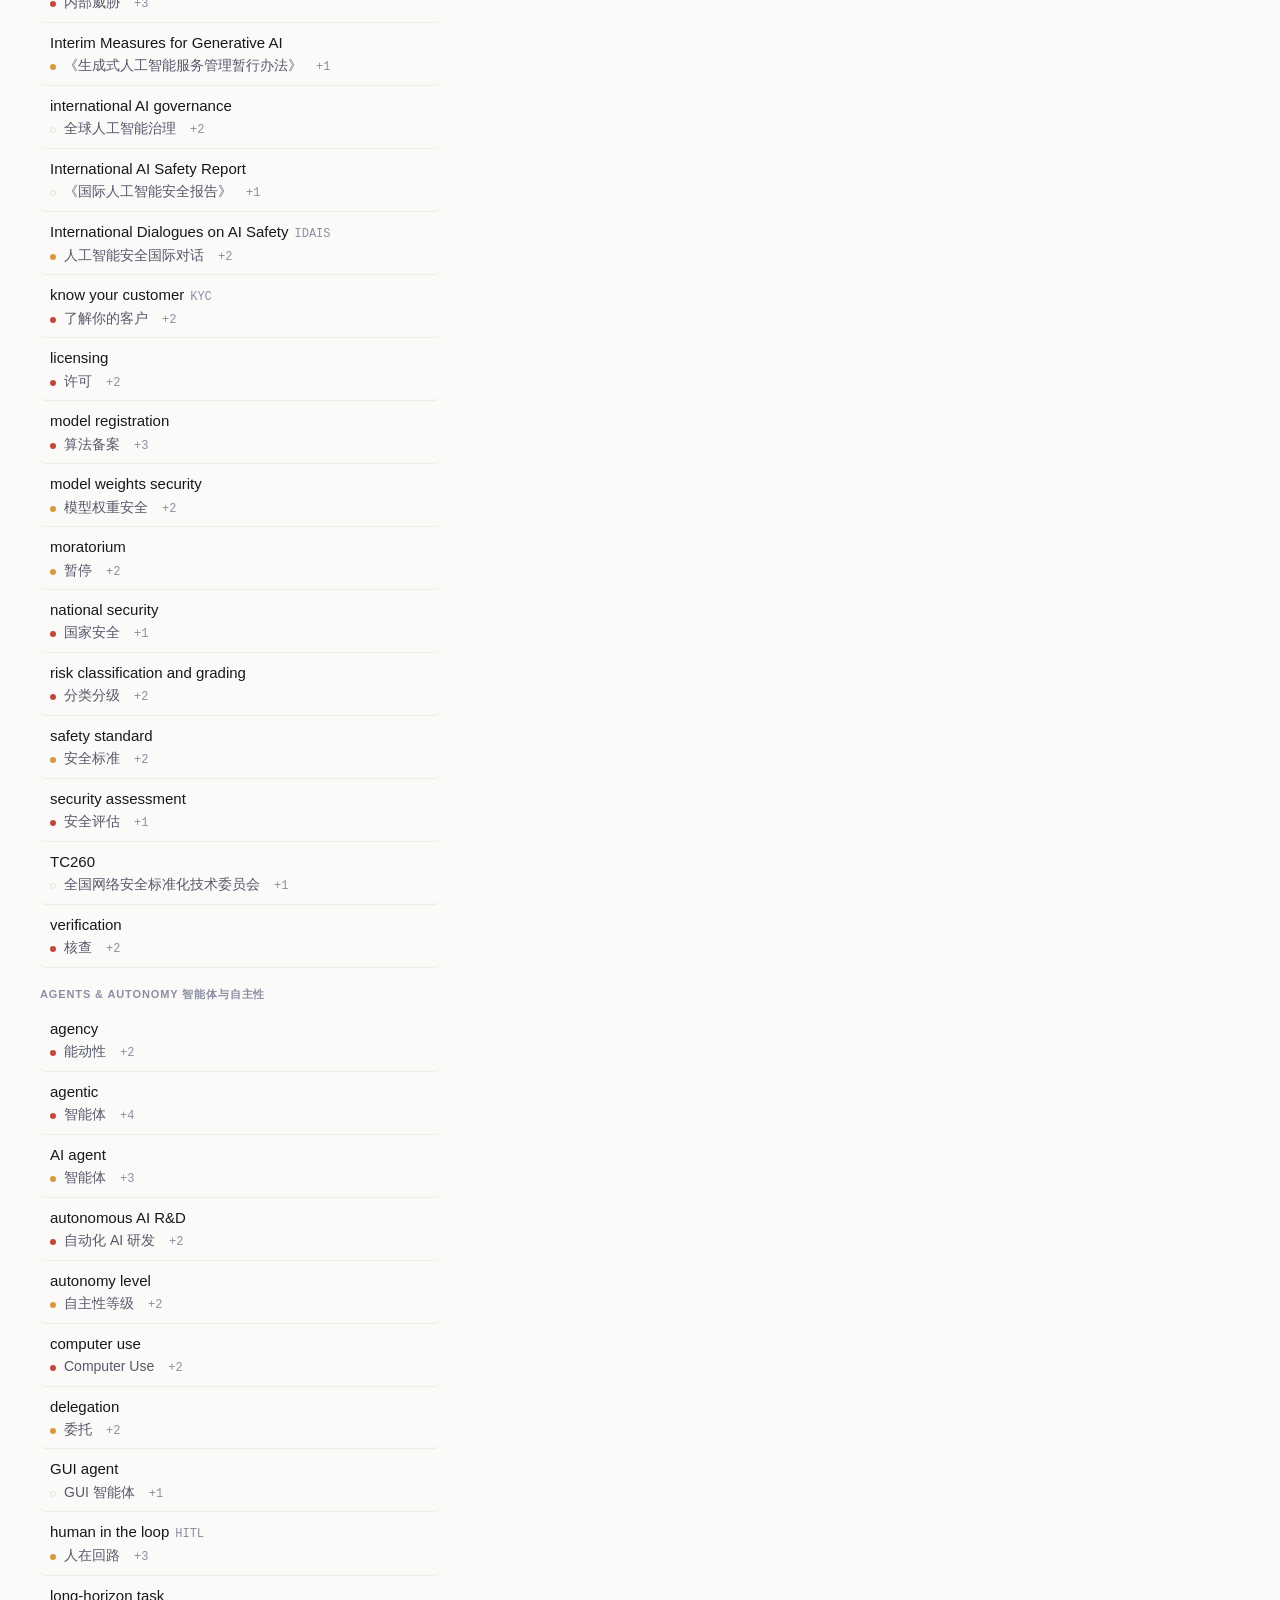
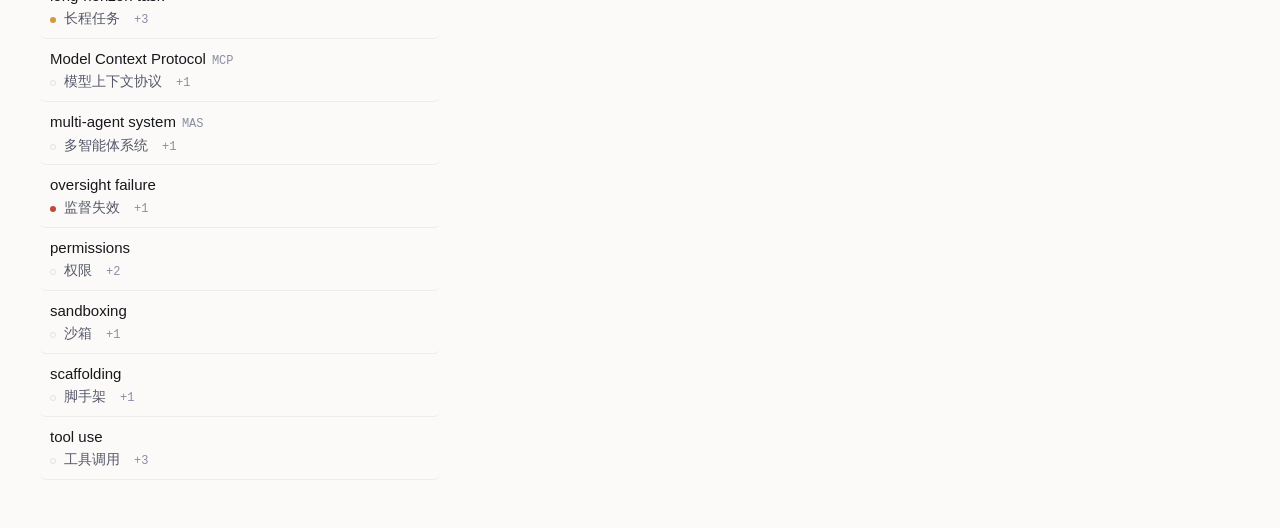
==== commit 26e5fefc: "Explain the difficulty dot; stop orange meaning two things The dot encoding the term-level difficult" ====
--- a/site/index.html
+++ b/site/index.html
@@ -120,10 +120,19 @@
   .row .line2 { display: flex; gap: 8px; align-items: baseline; margin-top: 1px; }
   mark { background: var(--hi); color: inherit; border-radius: 2px; padding: 0 1px; }
 
+  /* Difficulty dot. Deliberately a different hue family from the status tags below, so
+     "this term is hard" never reads as "this rendering is contested". */
   .dot { width: 6px; height: 6px; border-radius: 50%; display: inline-block; flex: none; }
-  .d-high { background: #c9762f; }
-  .d-medium { background: #b9a54a; }
+  .d-high { background: #c0483c; }
+  .d-medium { background: #d59a3c; }
   .d-low { background: transparent; border: 1px solid var(--line); }
+
+  .legend {
+    display: flex; gap: 14px; flex-wrap: wrap; align-items: center;
+    font-size: 11.5px; color: var(--ink-3); padding: 0 0 12px 2px;
+  }
+  .legend span { display: inline-flex; gap: 5px; align-items: center; }
+  .legend .lbl { font-weight: 600; letter-spacing: 0.04em; text-transform: uppercase; }
 
   .empty { color: var(--ink-3); padding: 40px 10px; text-align: center; font-size: 14px; }
 
@@ -258,6 +267,12 @@
       <span class="count" id="count"></span>
     </div>
     <div class="filters" id="filters"></div>
+    <div class="legend">
+      <span class="lbl">Translation difficulty</span>
+      <span><i class="dot d-high"></i> high — no settled rendering, or the usual one distorts it</span>
+      <span><i class="dot d-medium"></i> medium — competing renderings</span>
+      <span><i class="dot d-low"></i> low — settled</span>
+    </div>
   </div>
 </header>
 
@@ -432,6 +447,19 @@
     </blockquote>`
   }
 
+  // What each status badge claims, spelled out on hover — the words alone are ambiguous
+  // ("common" vs "established" reads as a judgement rather than an evidence claim).
+  const STATUS_HELP = {
+    established: 'Widely used in Chinese sources; someone in the field will recognise it.',
+    common: 'Appears repeatedly, but competes with other renderings.',
+    contested: 'Several renderings in active use with no winner — and the choice carries meaning.',
+    descriptive: 'Chinese sources explain the concept in a phrase rather than with a fixed term.',
+    proposed: 'Not attested anywhere. This is our coinage, and the notes say why.',
+    loanword: 'The English is kept as-is inside Chinese text. Often the honest answer.',
+    transliteration: 'Phonetic rendering of the English.',
+    deprecated: 'Attested, but we recommend against it — the notes say why.',
+  }
+
   // One renderer for both directions; `key` selects which side holds the rendering.
   function trHtml(tr, isPref, key) {
     const val = tr[key] ?? ''
@@ -441,8 +469,8 @@
       <div class="tr-head">
         <span class="tr-zh${key === 'en' ? ' tr-en' : ''}" data-copy="${esc(val)}">${esc(val)}</span>
         ${tr.pinyin ? `<span class="pinyin">${esc(tr.pinyin)}</span>` : ''}
-        <span class="tag ${esc(tr.status)}">${esc(tr.status)}</span>
-        ${isPref ? '<span class="tag">recommended</span>' : ''}
+        <span class="tag ${esc(tr.status)}" title="${esc(STATUS_HELP[tr.status] || '')}">${esc(tr.status)}</span>
+        ${isPref ? '<span class="tag" title="The rendering this database recommends using.">recommended</span>' : ''}
       </div>
       ${tr.literal_back ? `<div class="lit">lit. “${esc(tr.literal_back)}”</div>` : ''}
       ${tr.notes ? `<div class="tr-notes">${esc(tr.notes)}</div>` : ''}
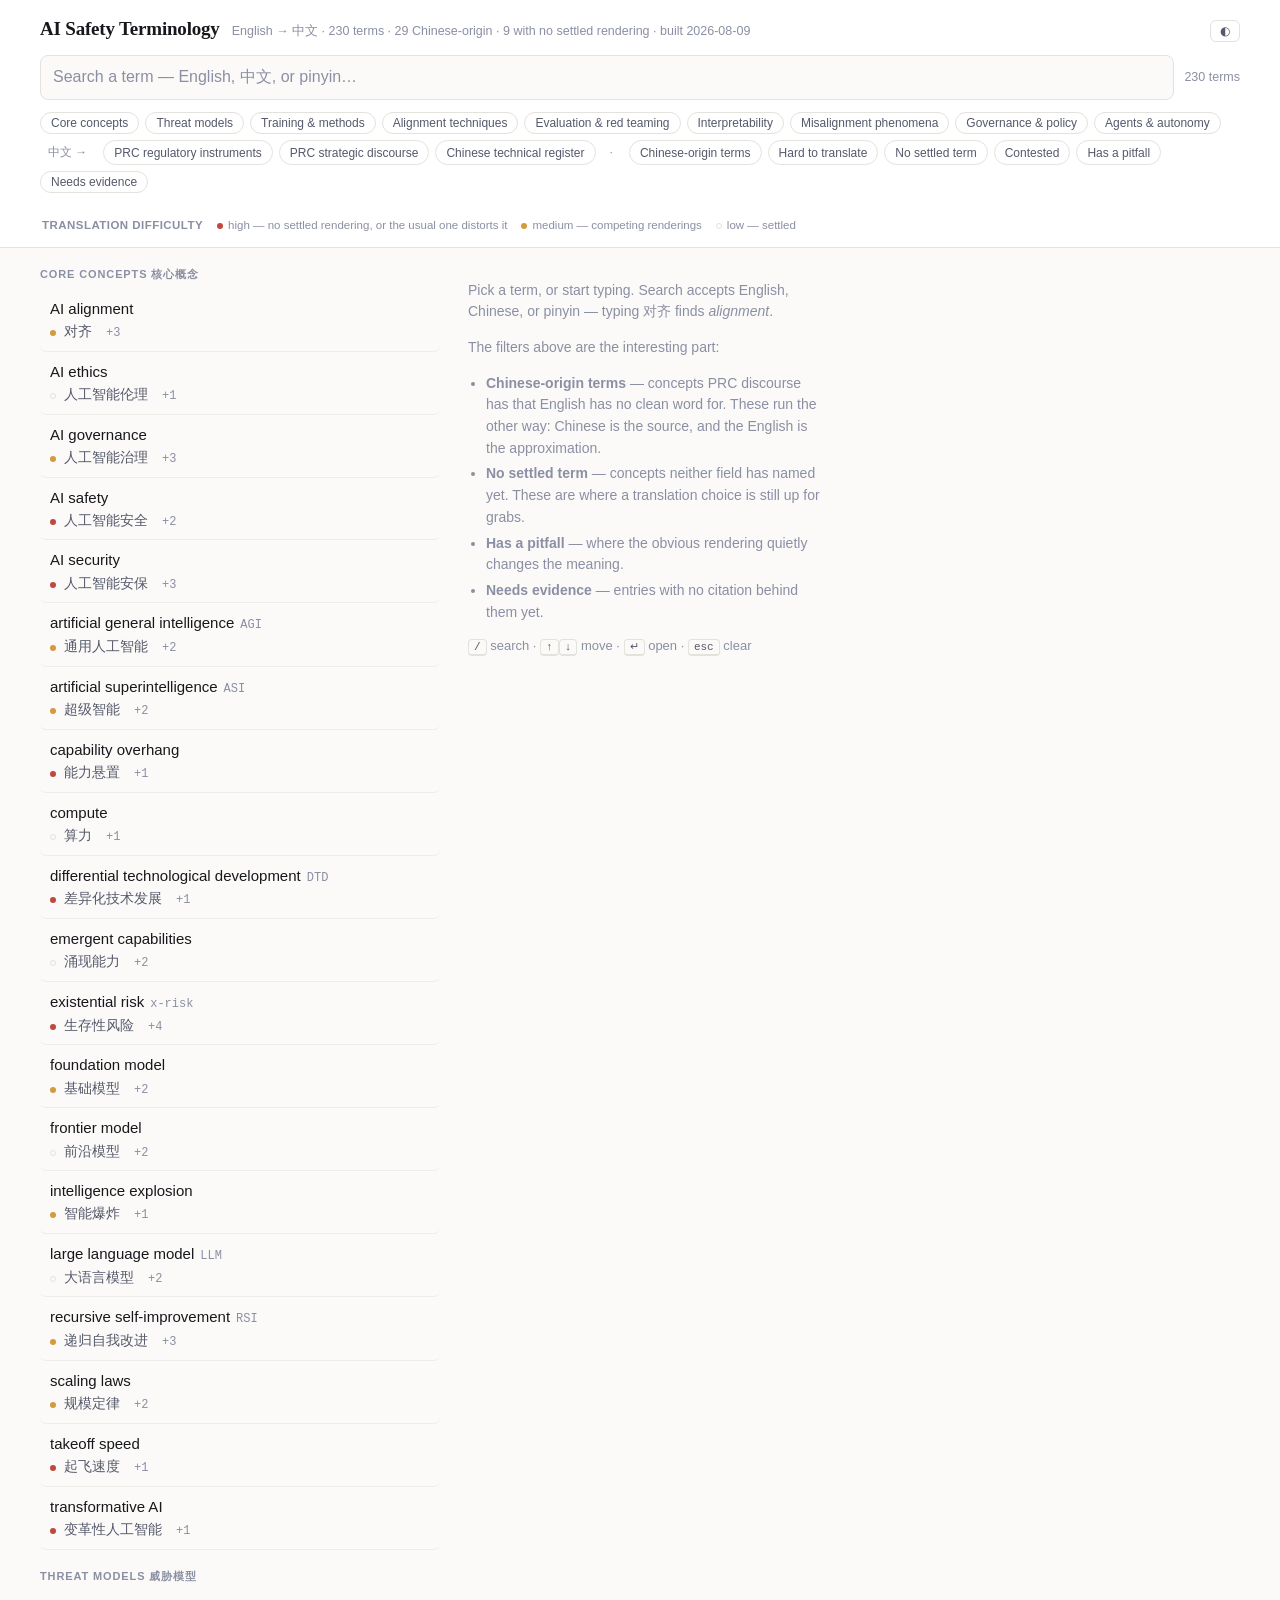
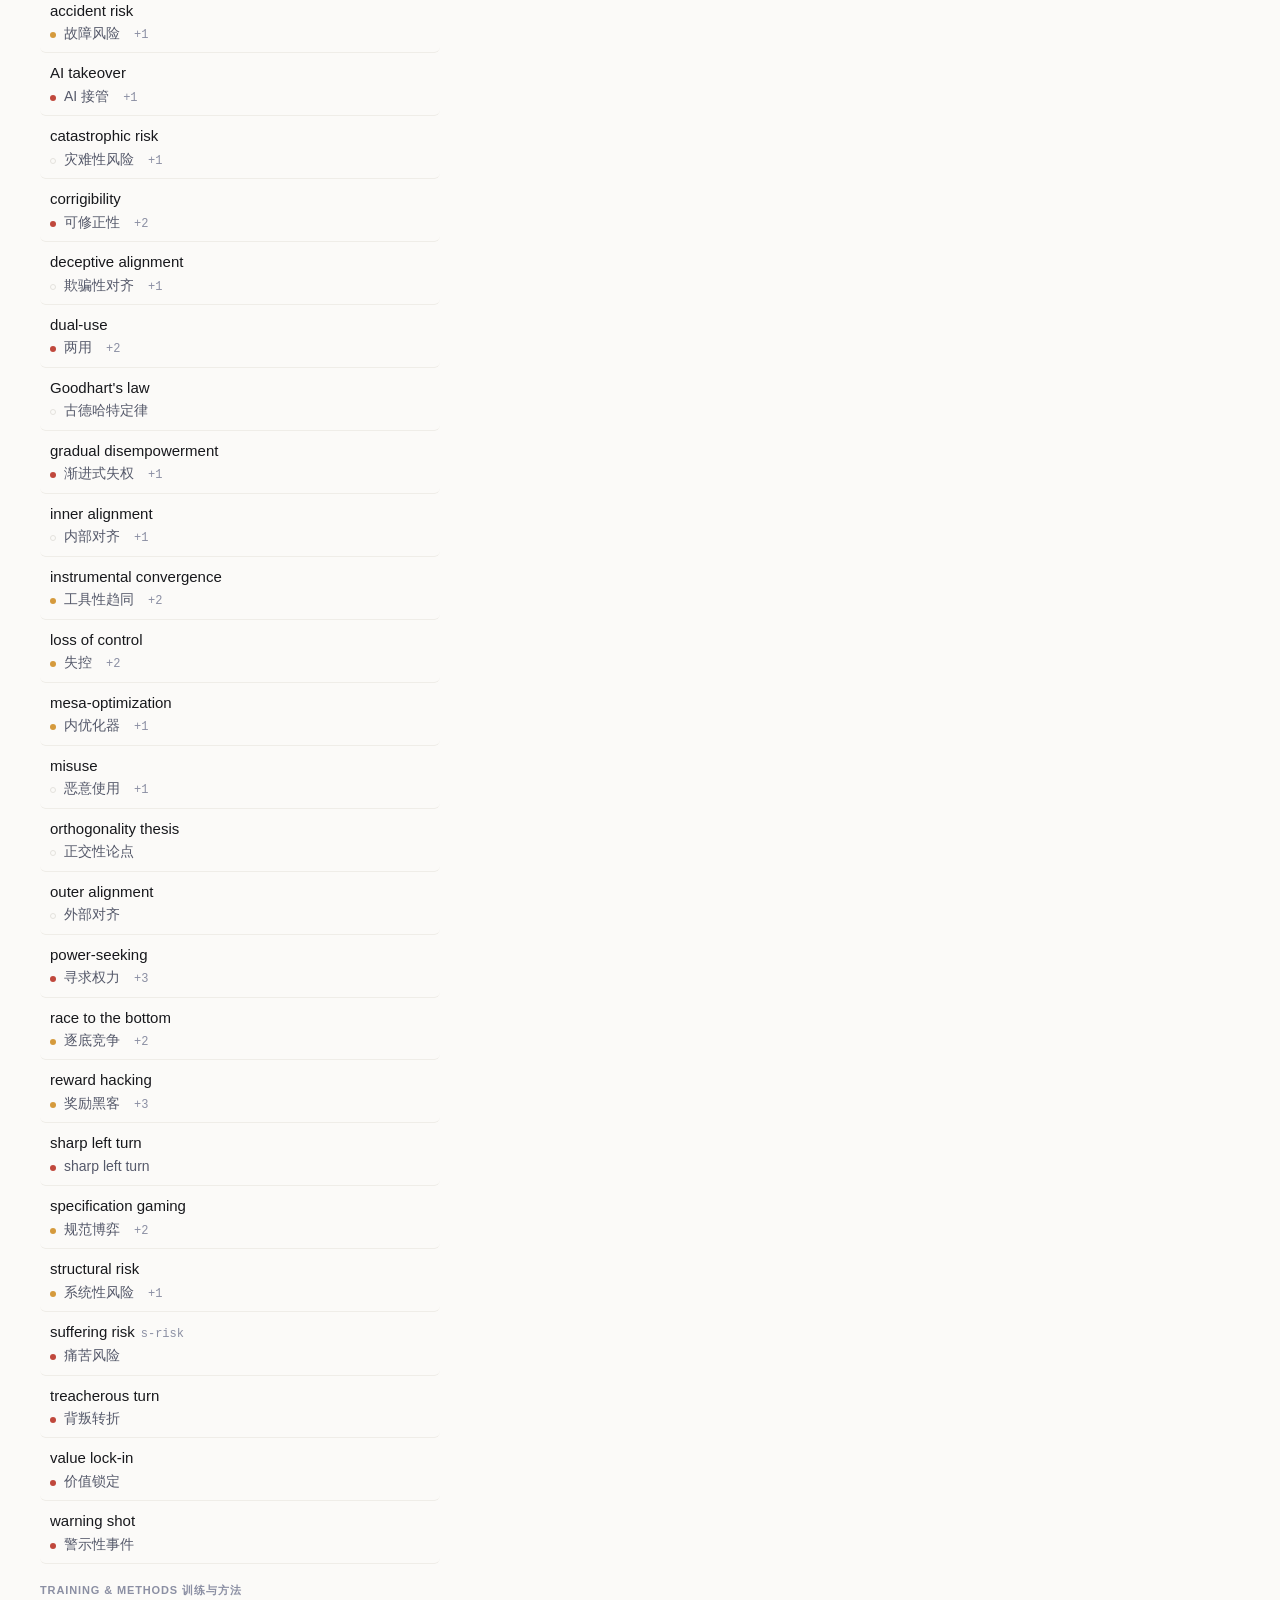
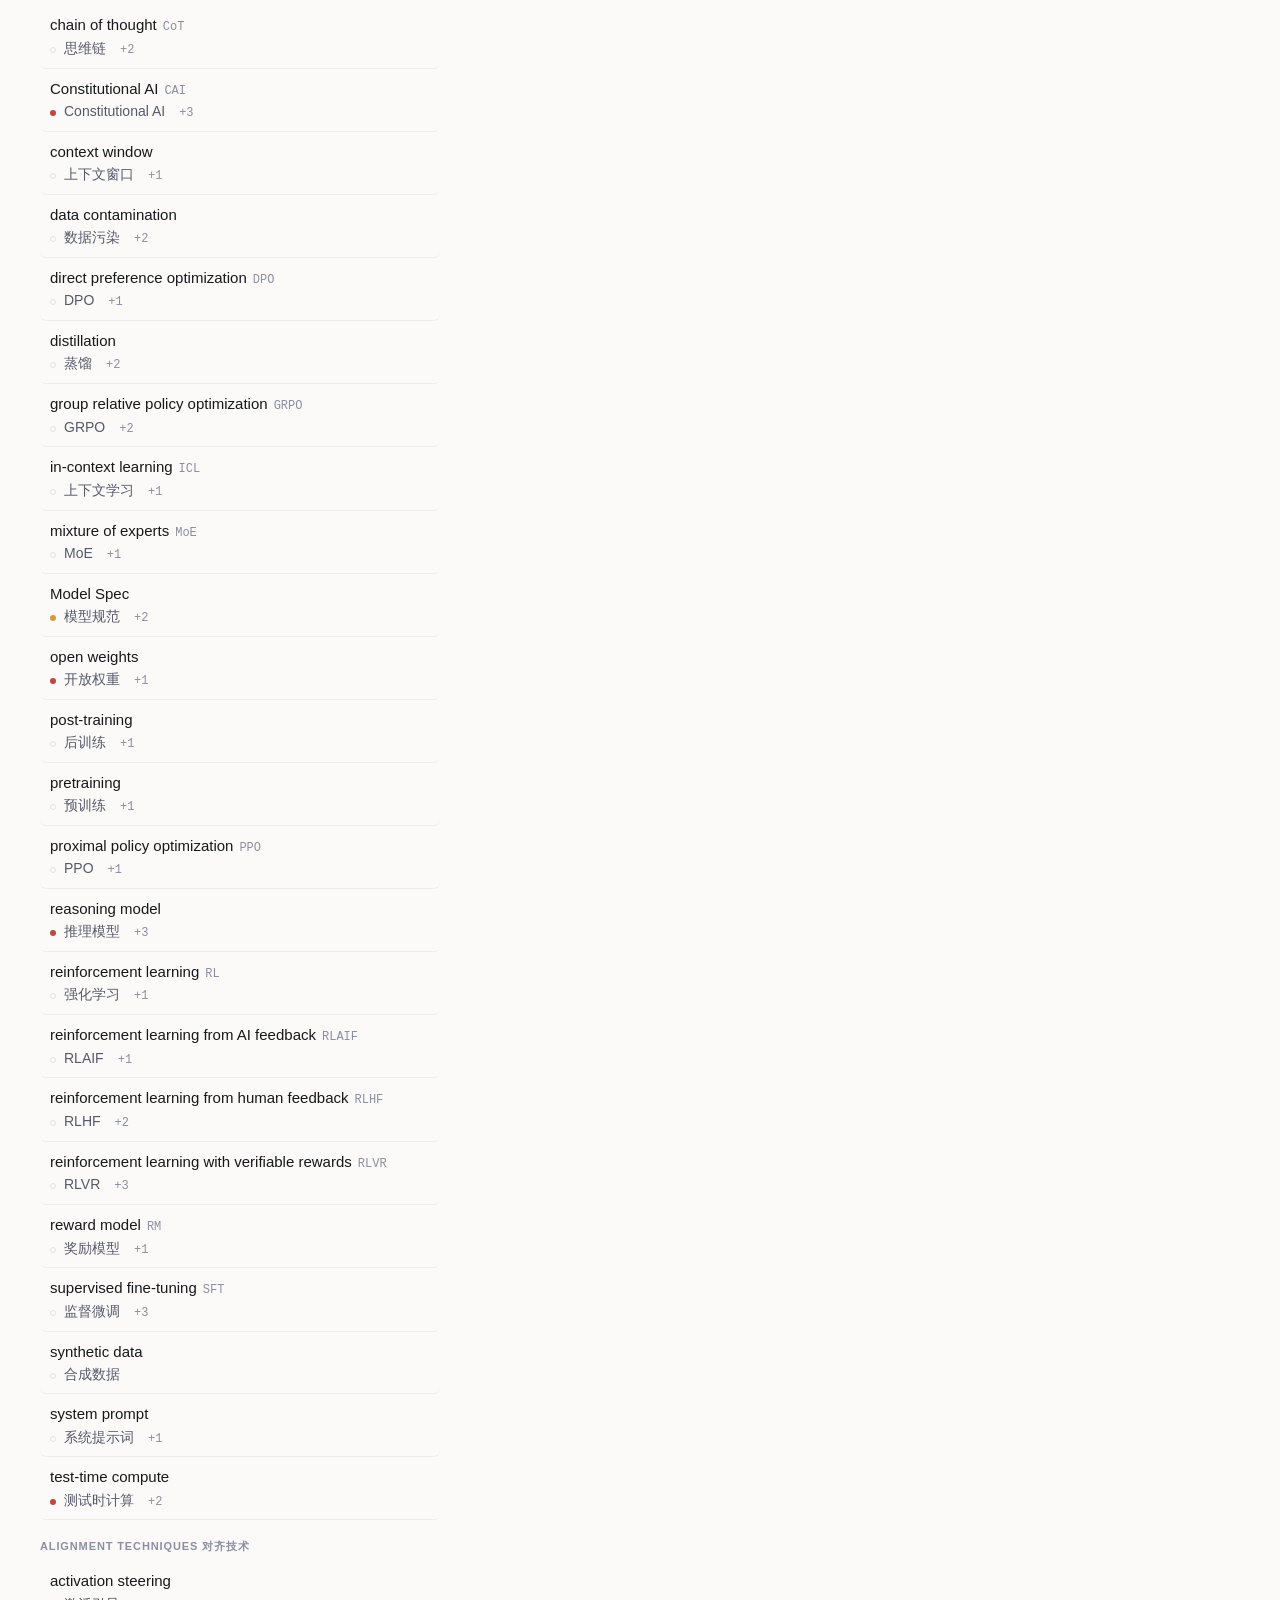
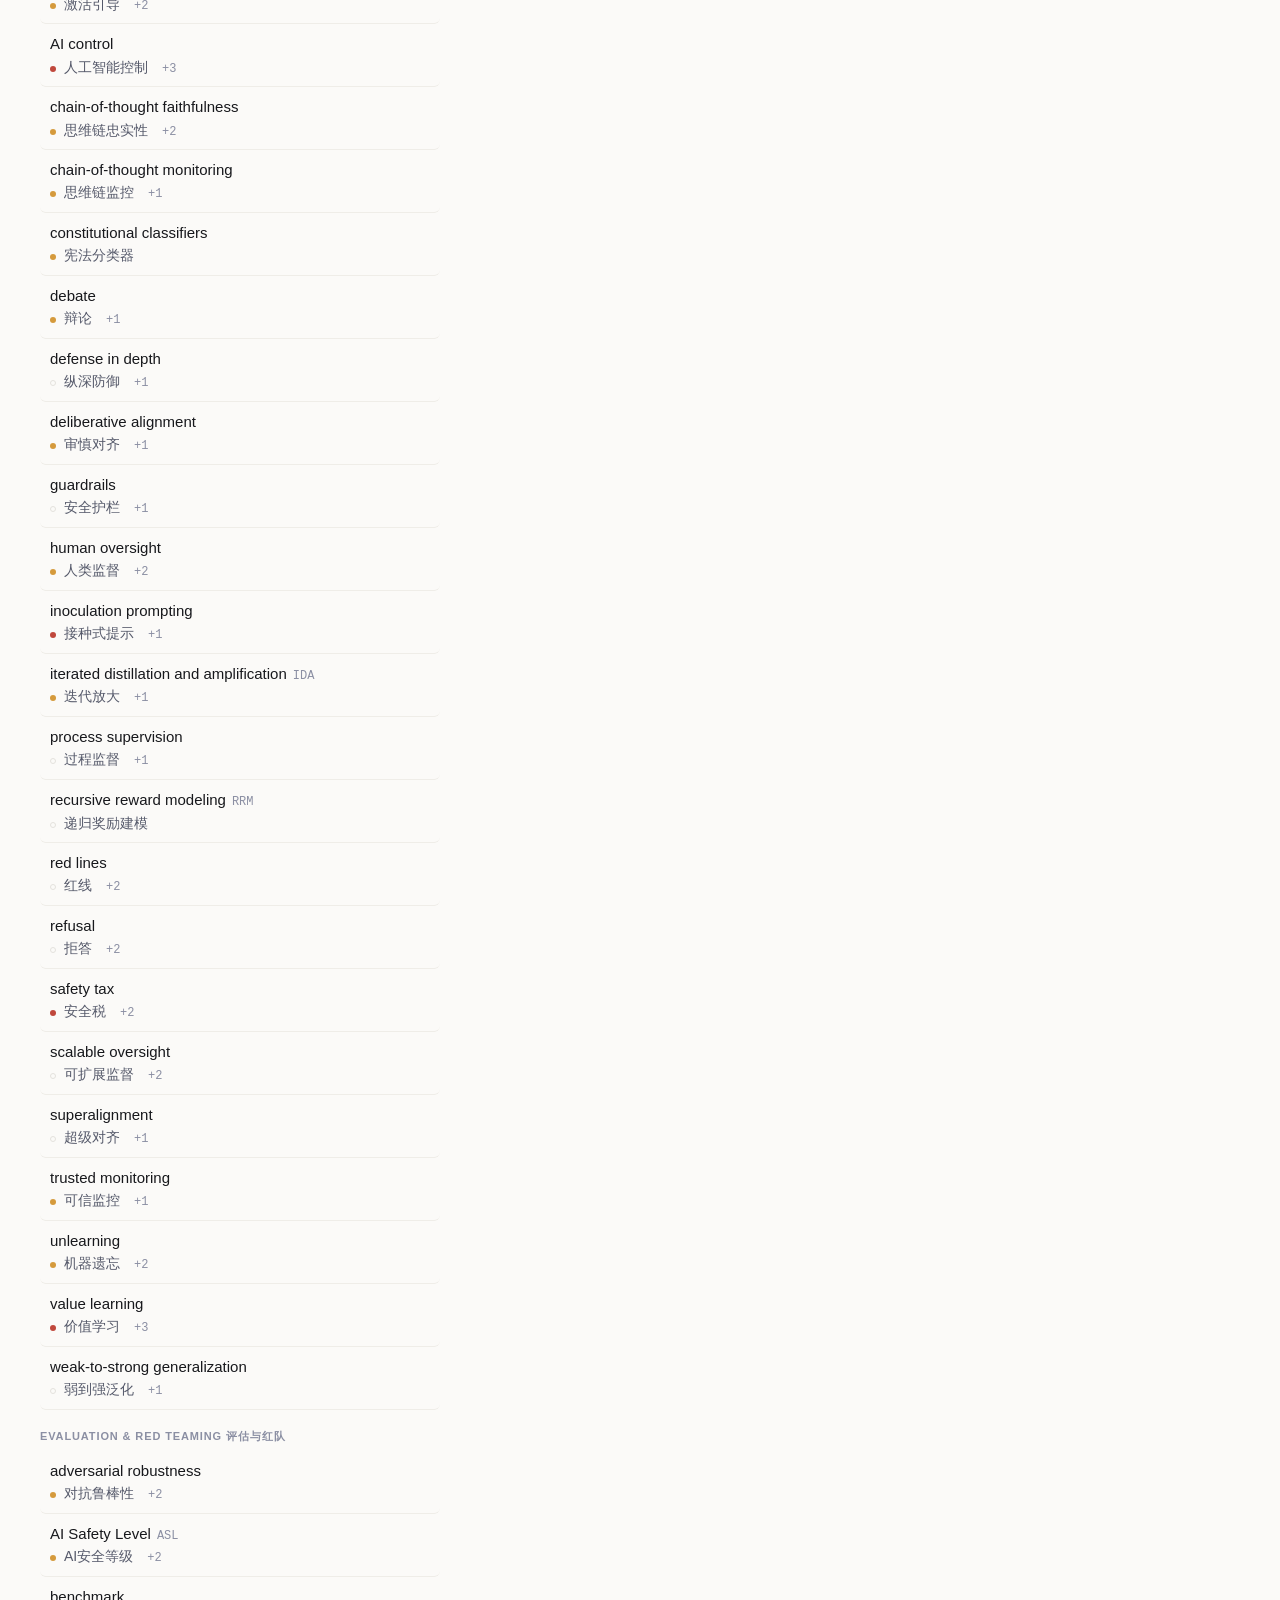
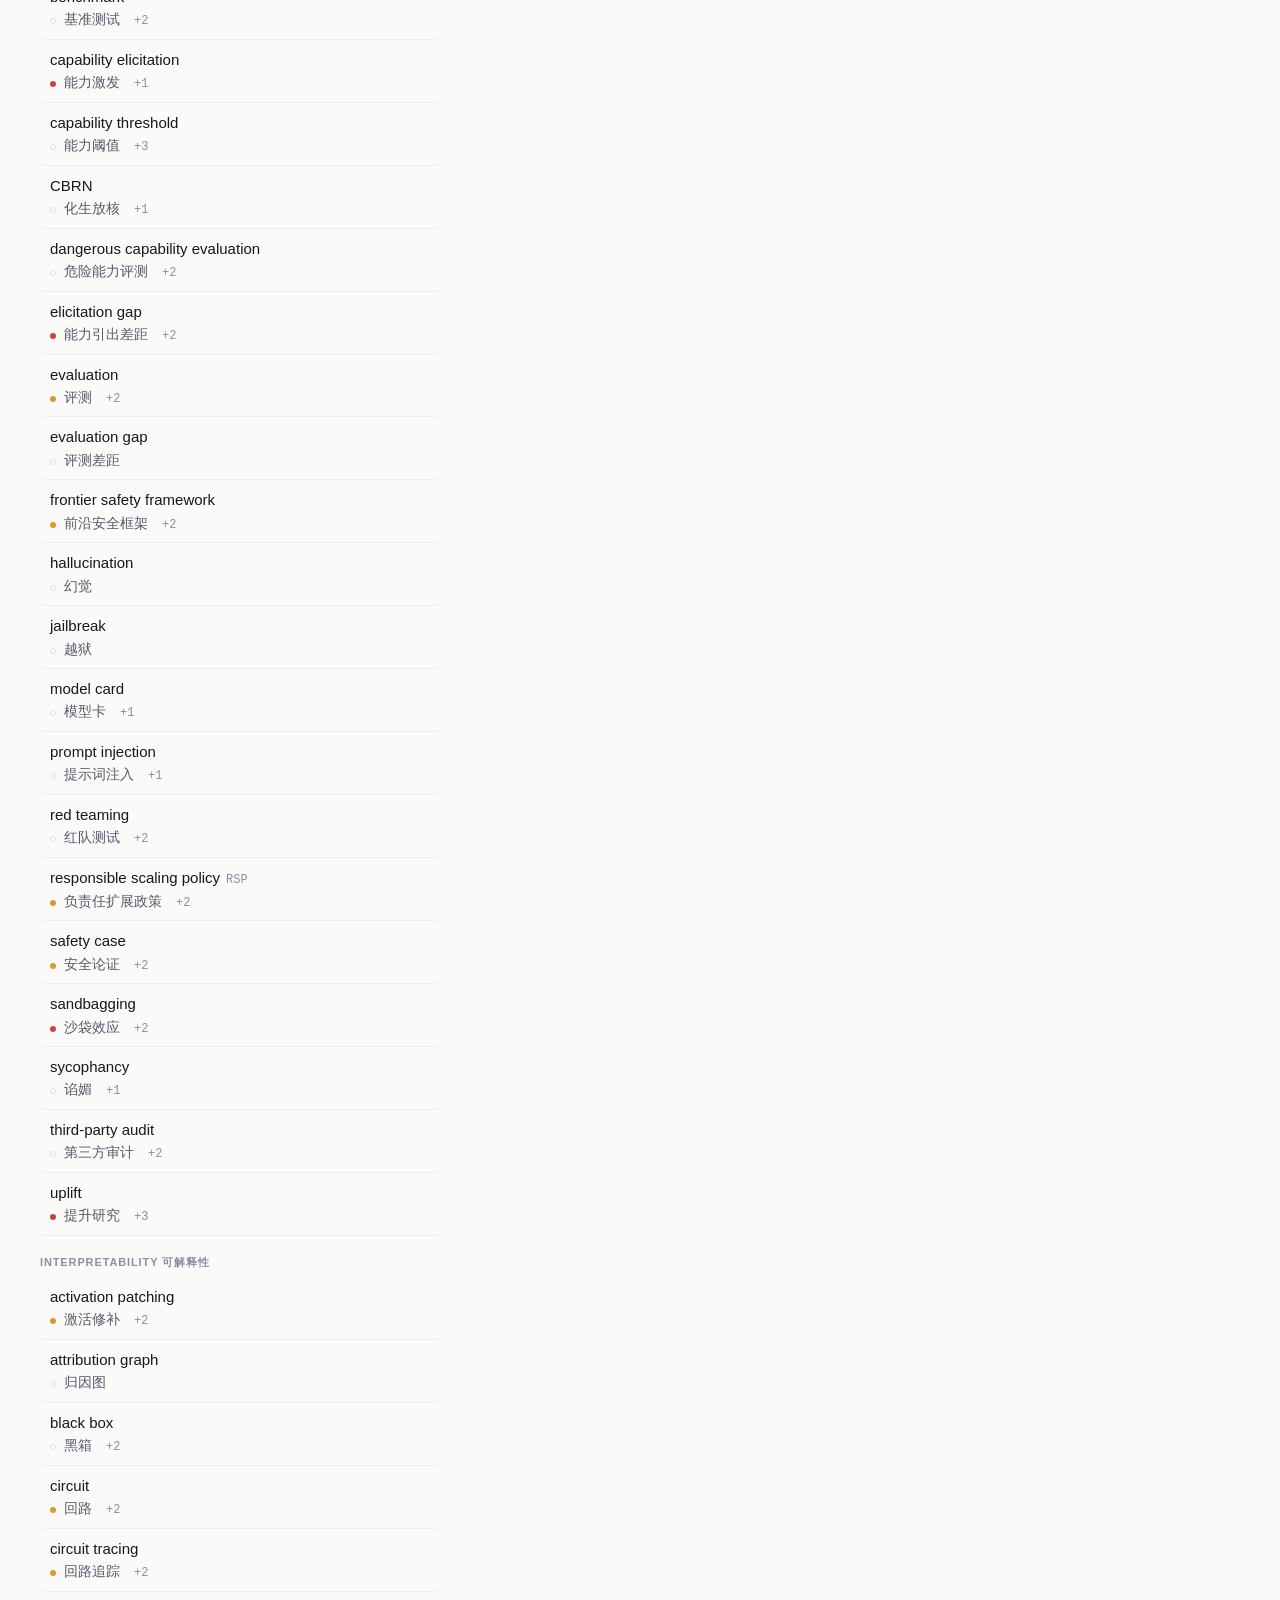
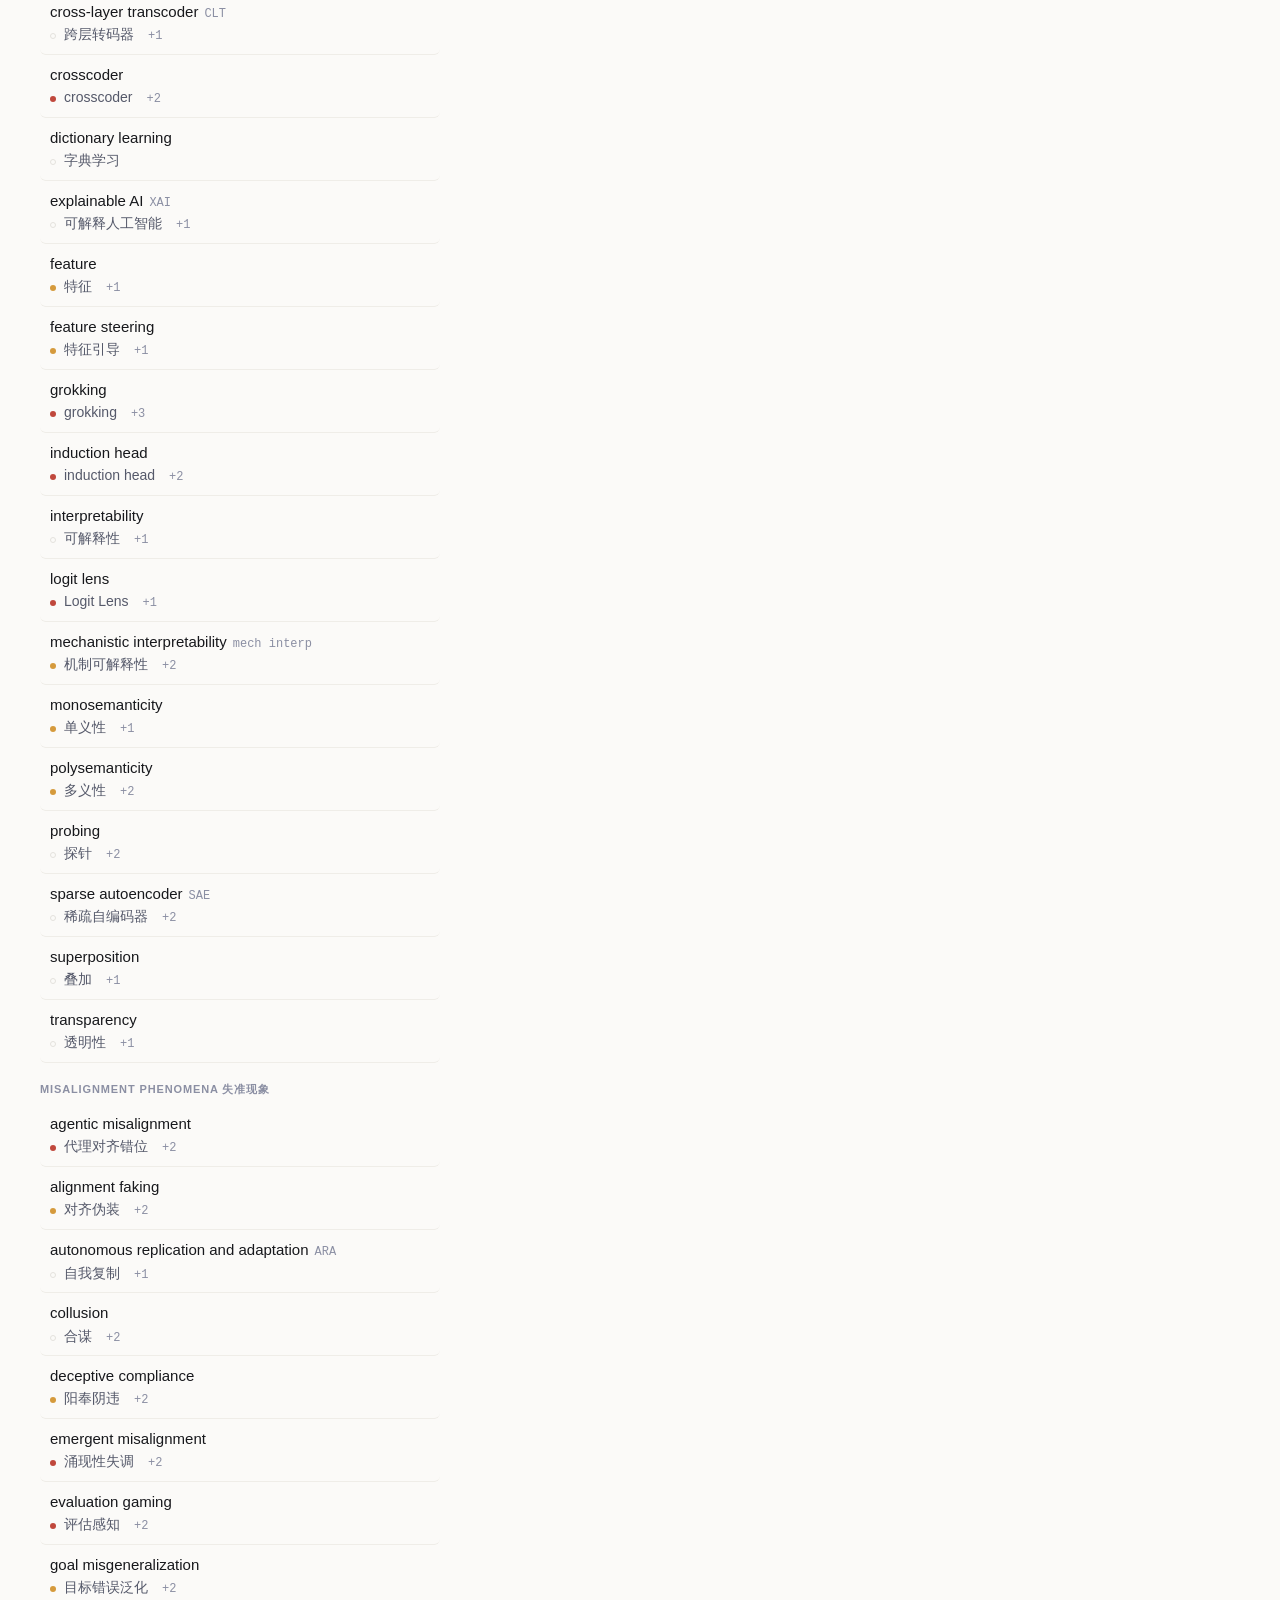
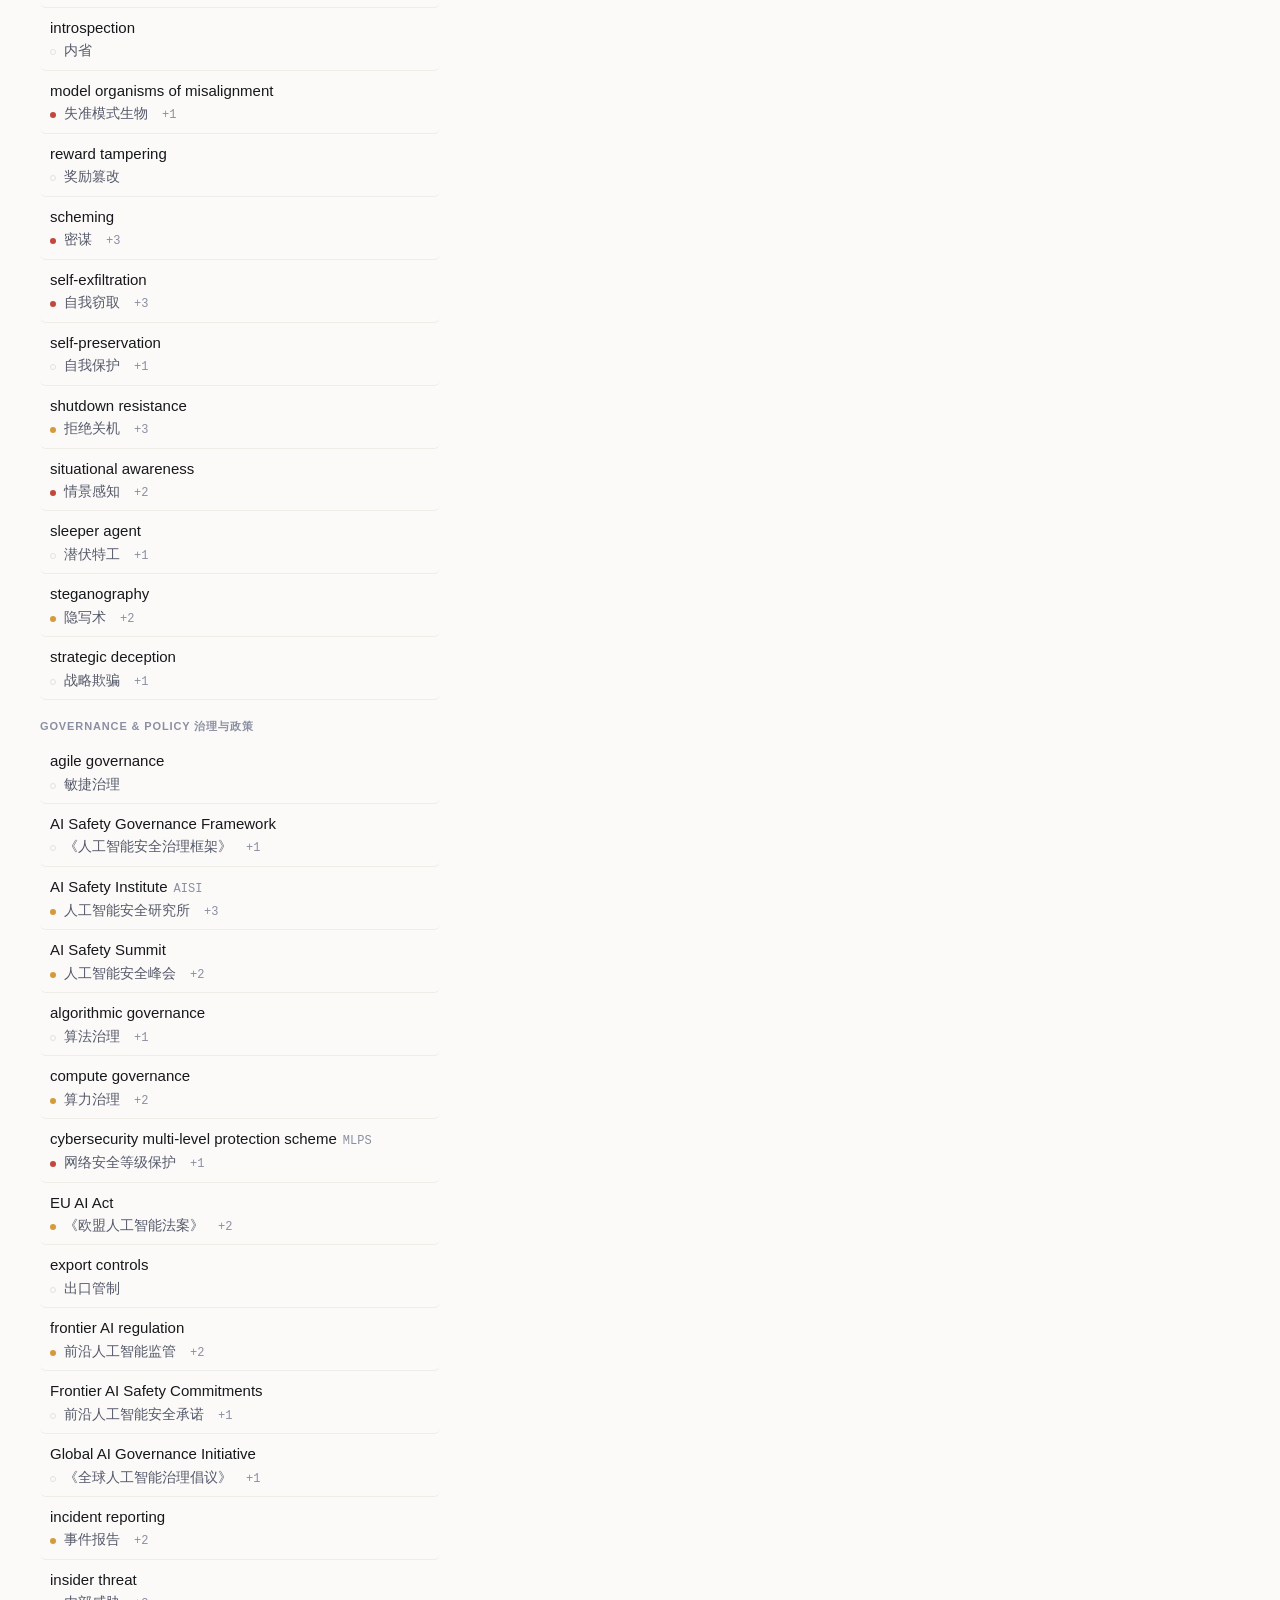
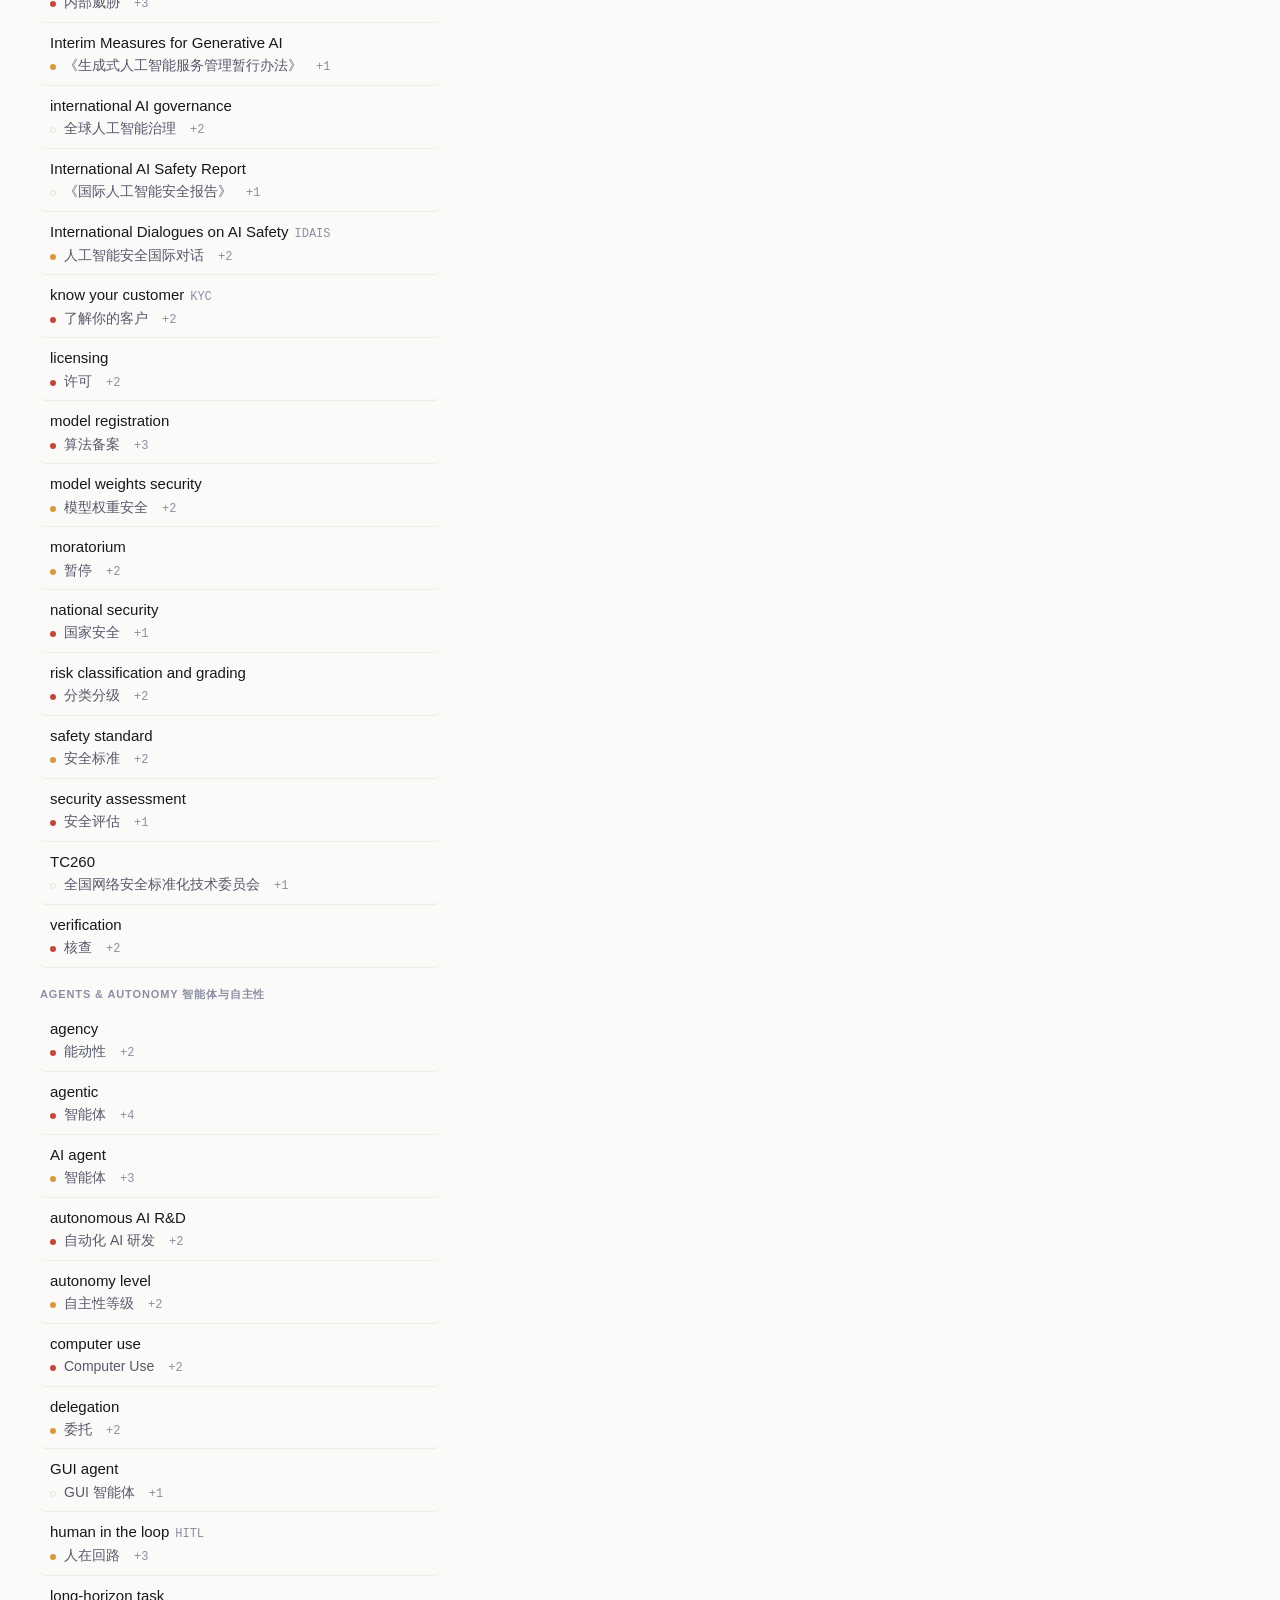
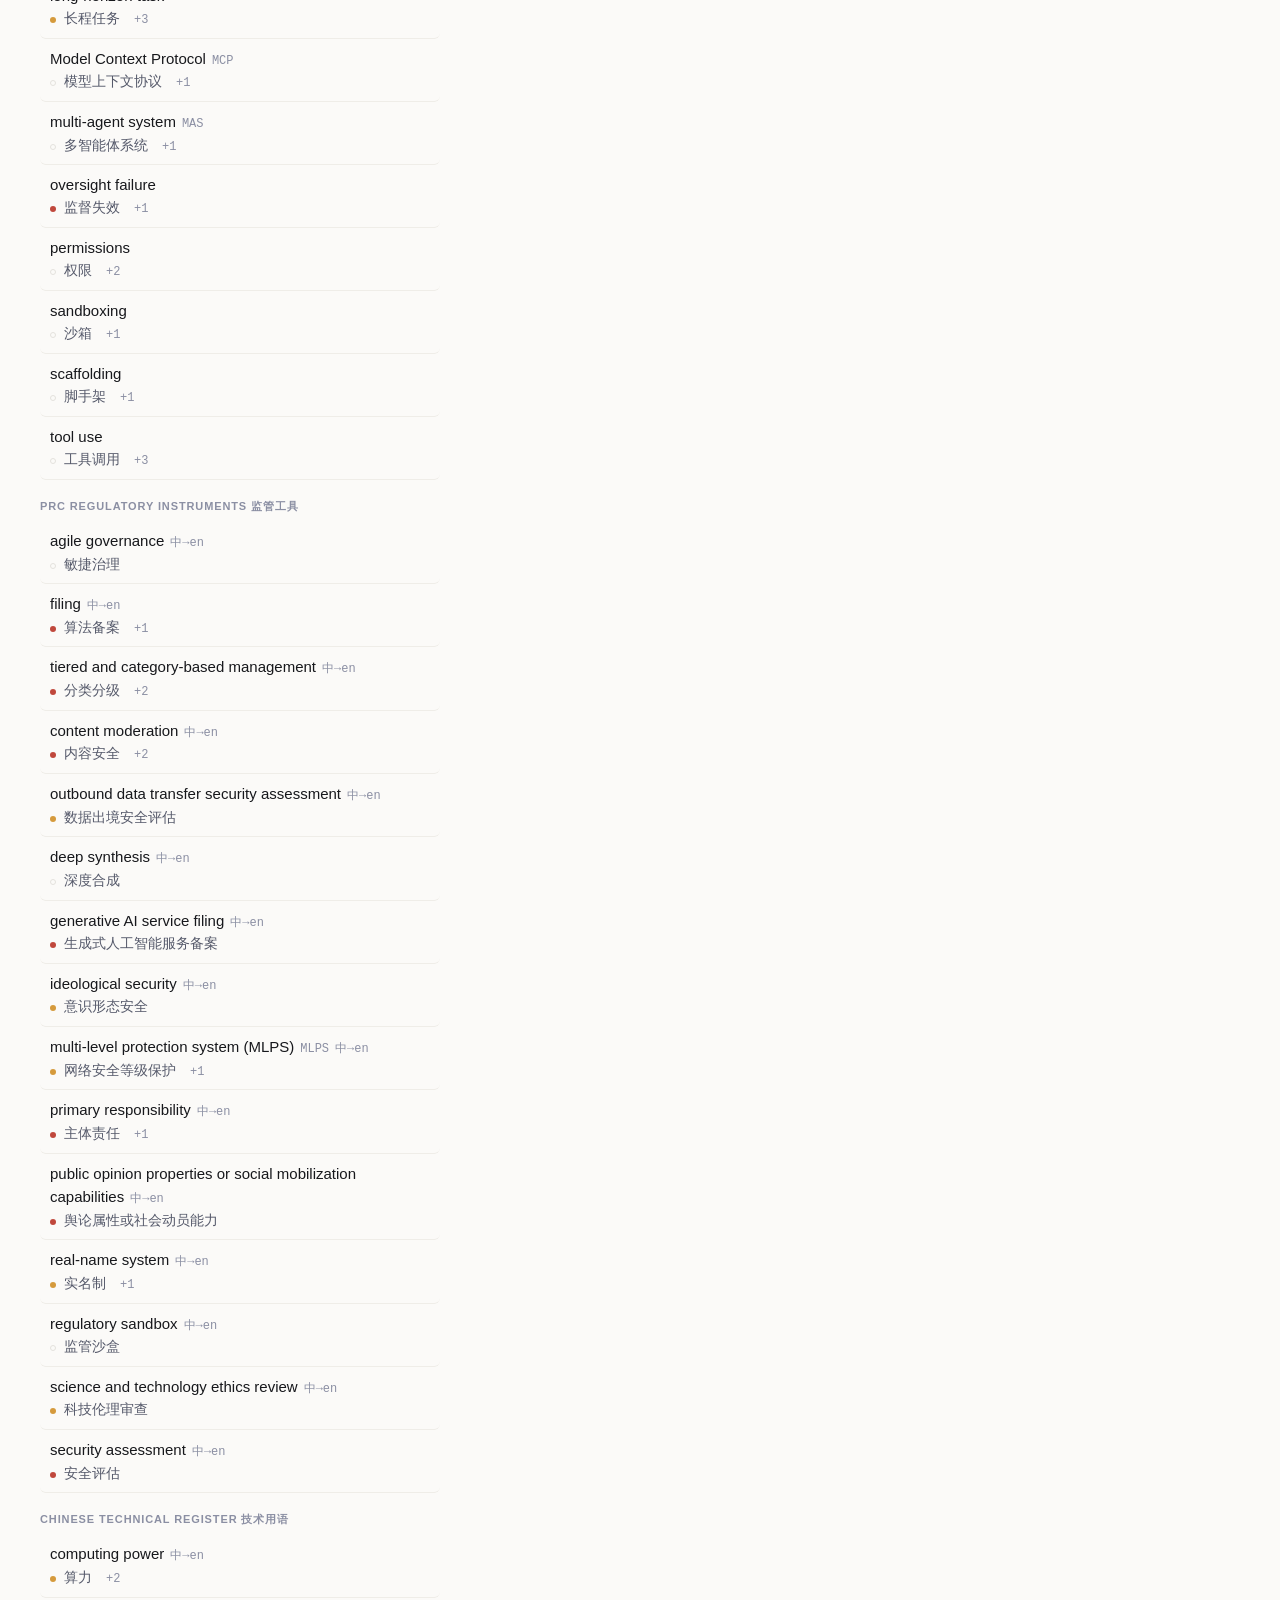
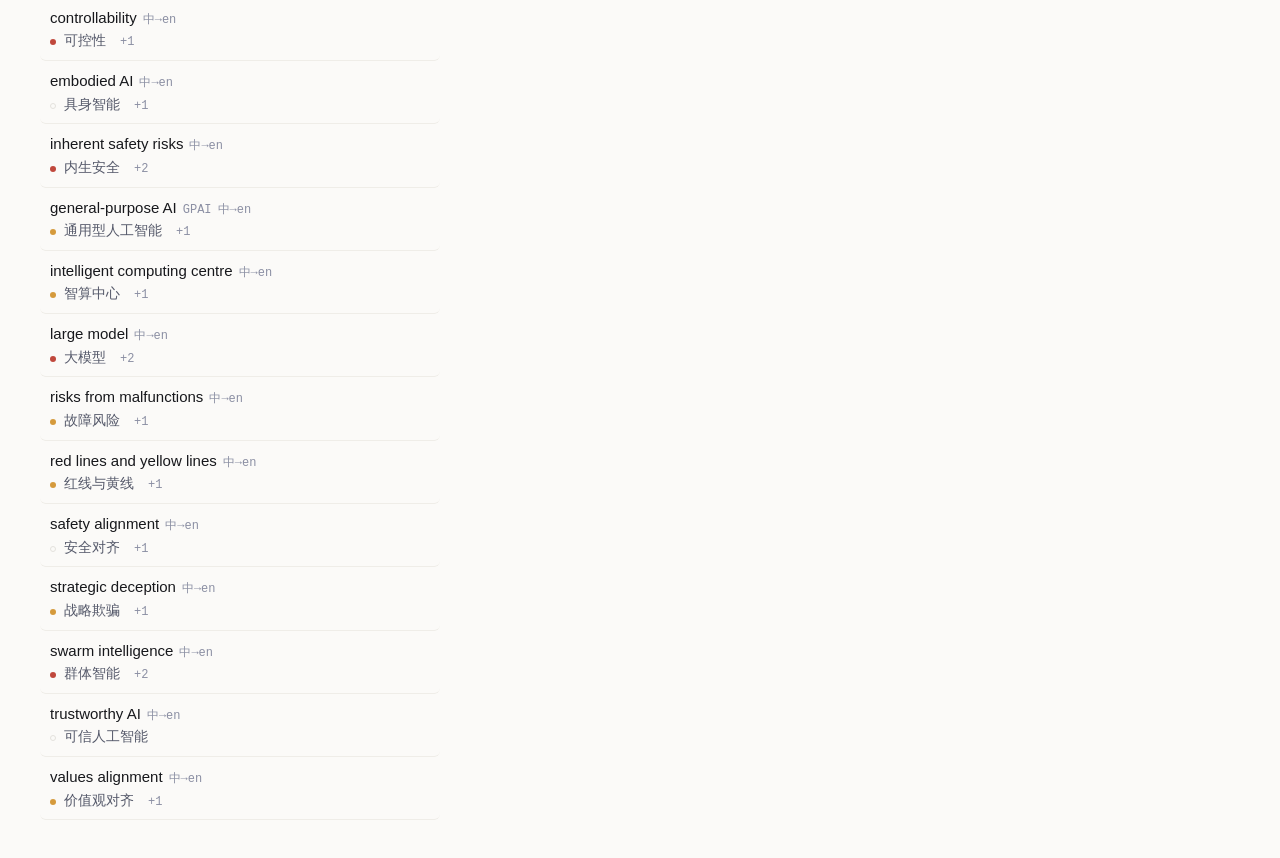
==== commit 24957c0b: "Add Chinese-origin research data, MIT license, public README status Adds zh-regulatory (15) and zh-t" ====
--- a/site/index.html
+++ b/site/index.html
@@ -439,9 +439,11 @@
   // ---------- detail ----------
   function attHtml(a) {
     const cite = [a.publisher, a.source_title, a.date].filter(Boolean).map(esc).join(' · ')
+    // An English rendering may be evidenced by an official English translation, in which
+    // case there is no Chinese sentence — show whichever side exists.
     return `<blockquote class="q">
-      <div class="qzh">${esc(a.quote_zh)}</div>
-      ${a.quote_en ? `<div class="qen">${esc(a.quote_en)}</div>` : ''}
+      ${a.quote_zh ? `<div class="qzh">${esc(a.quote_zh)}</div>` : ''}
+      ${a.quote_en ? `<div class="${a.quote_zh ? 'qen' : 'qzh'}">${esc(a.quote_en)}</div>` : ''}
       <cite>${cite}${a.url ? ` — <a href="${esc(a.url)}" target="_blank" rel="noopener">source ↗</a>` : ''}${
         a.unverified ? ' <span class="tag contested" title="Source could not be re-fetched during verification — not disproved, just unchecked">unverified</span>' : ''}</cite>
     </blockquote>`
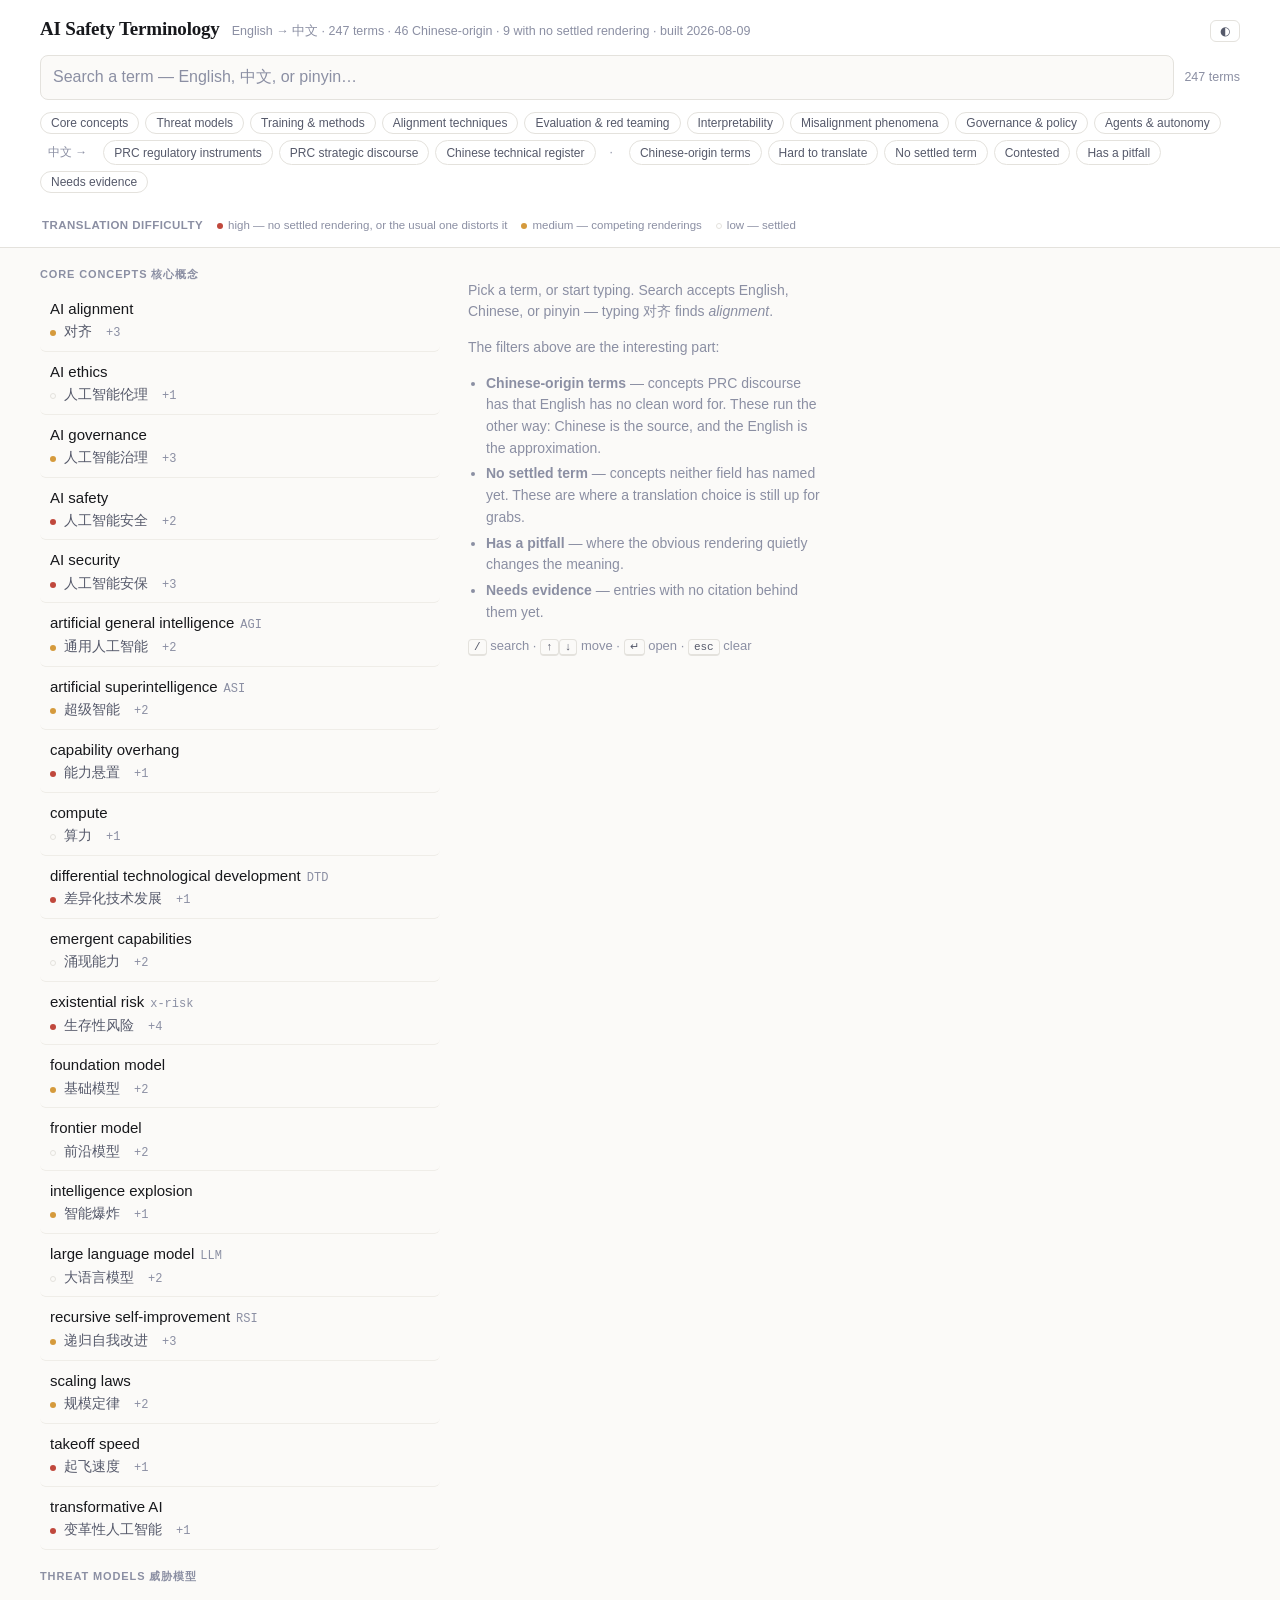
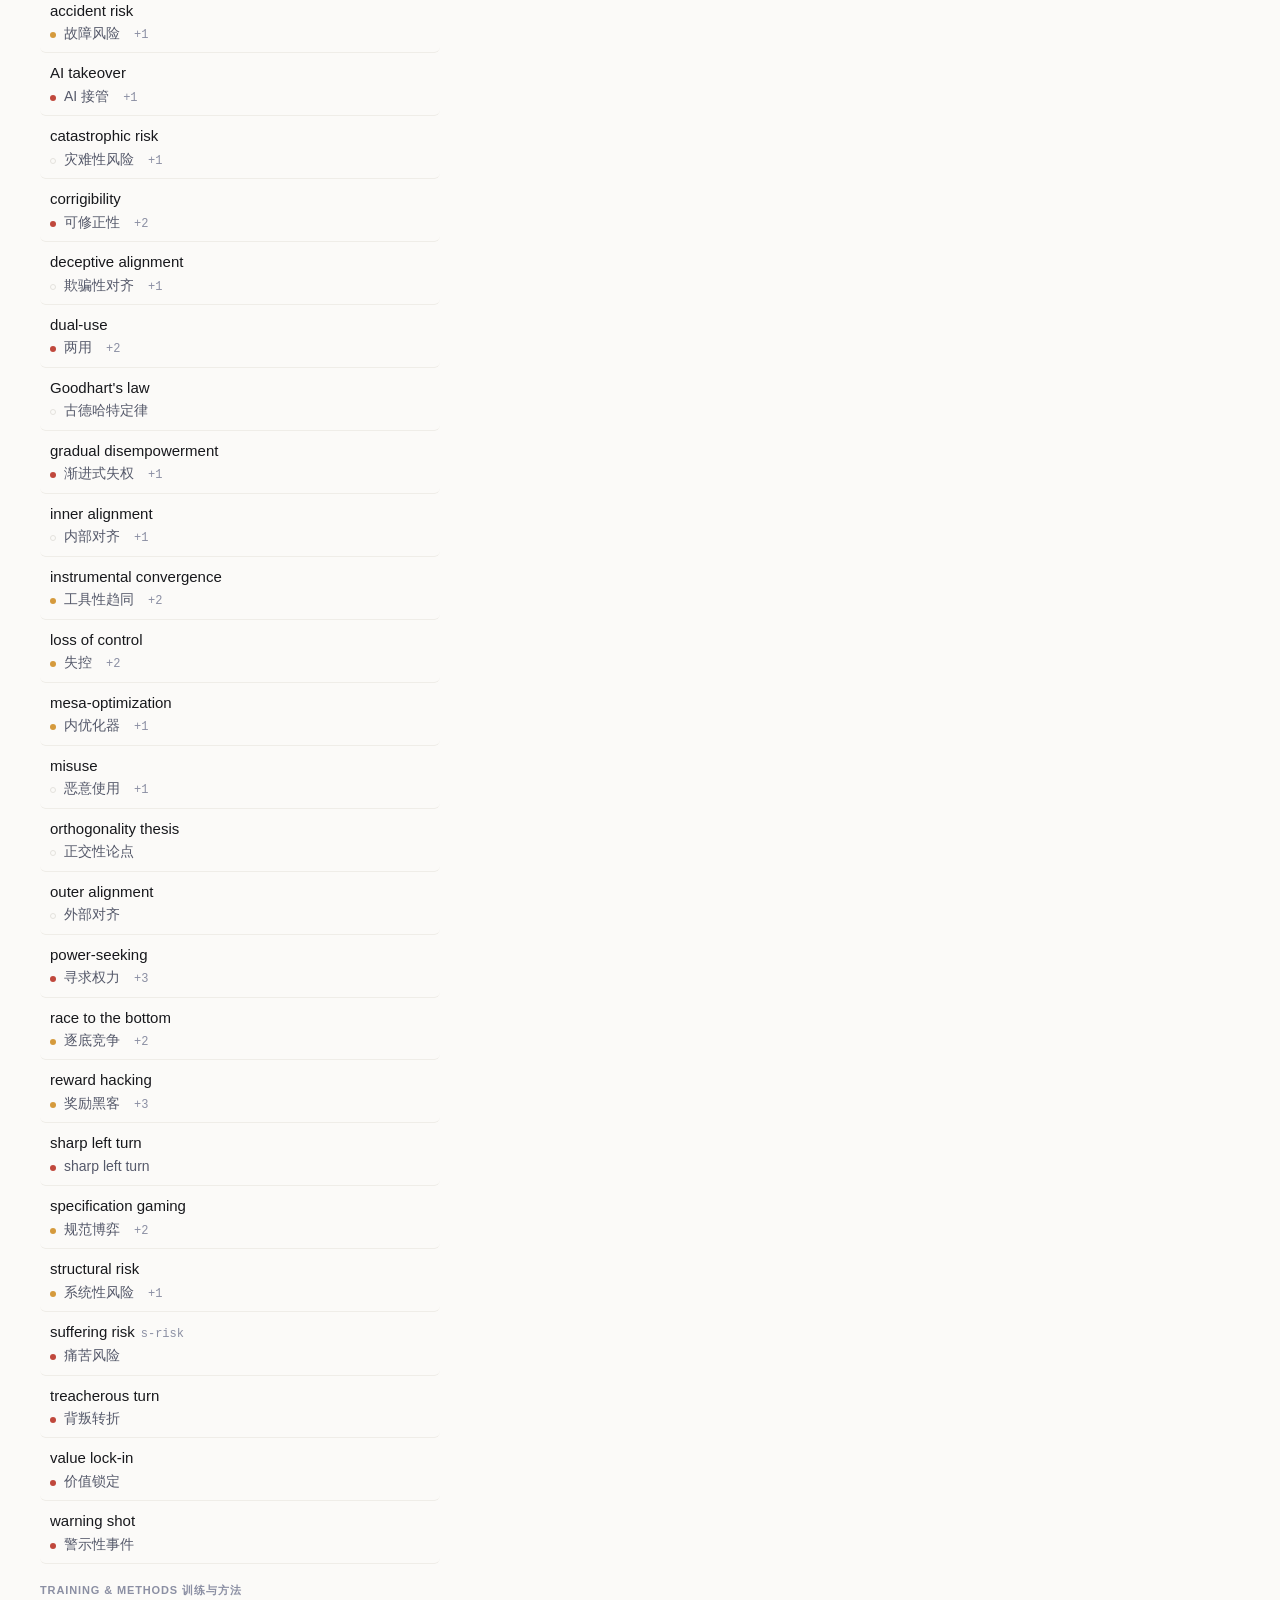
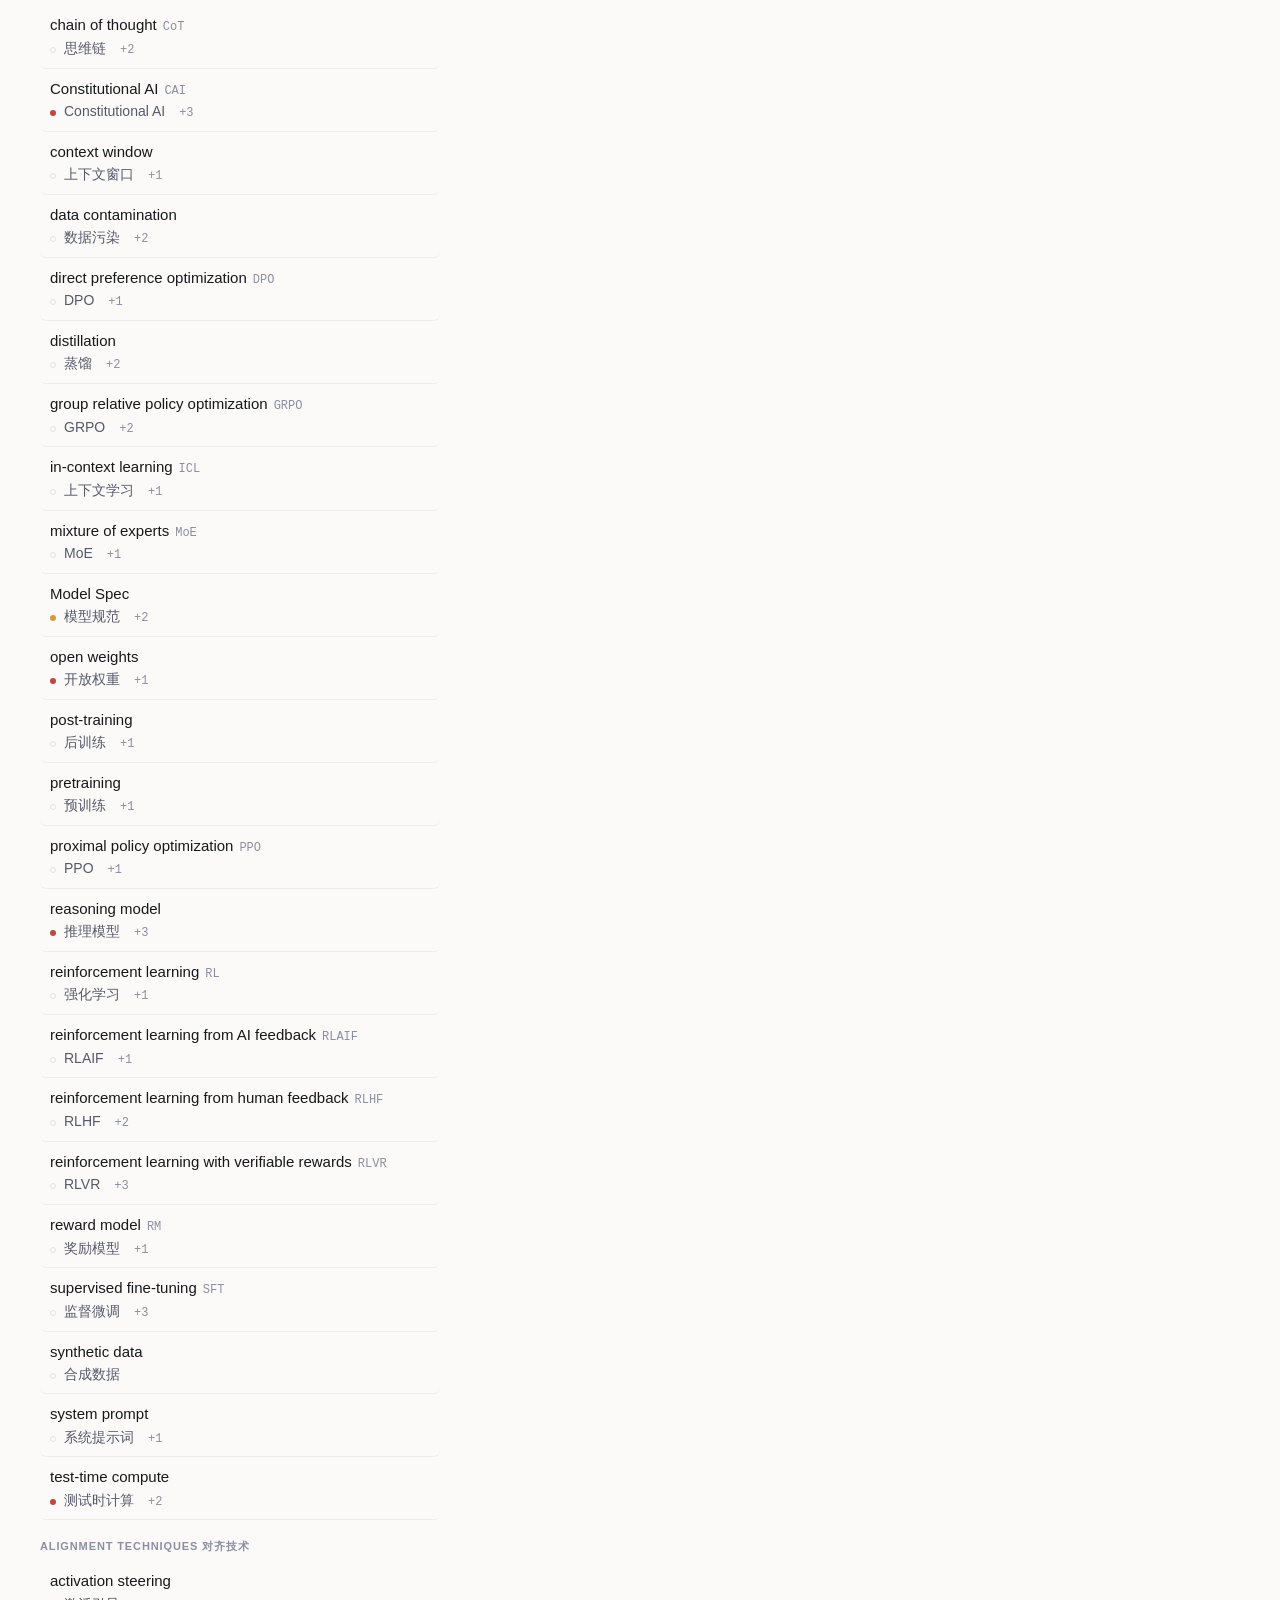
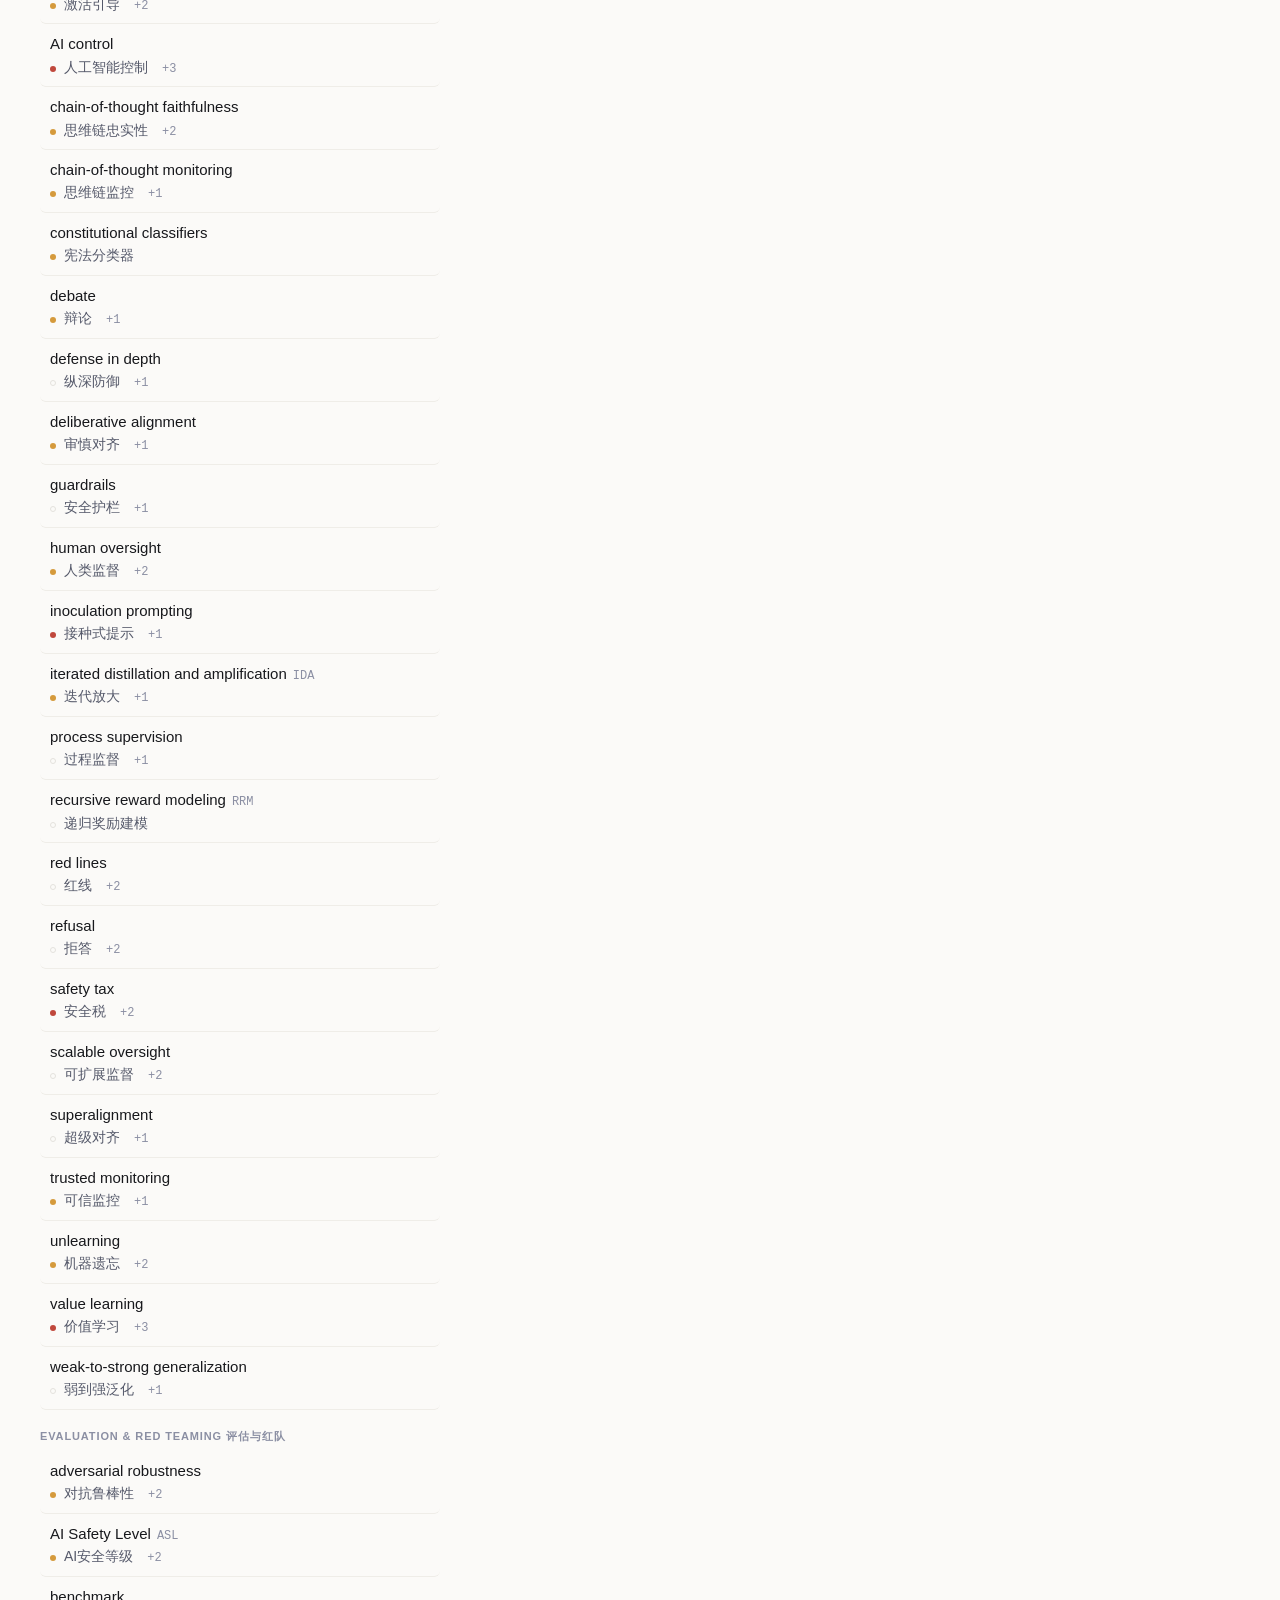
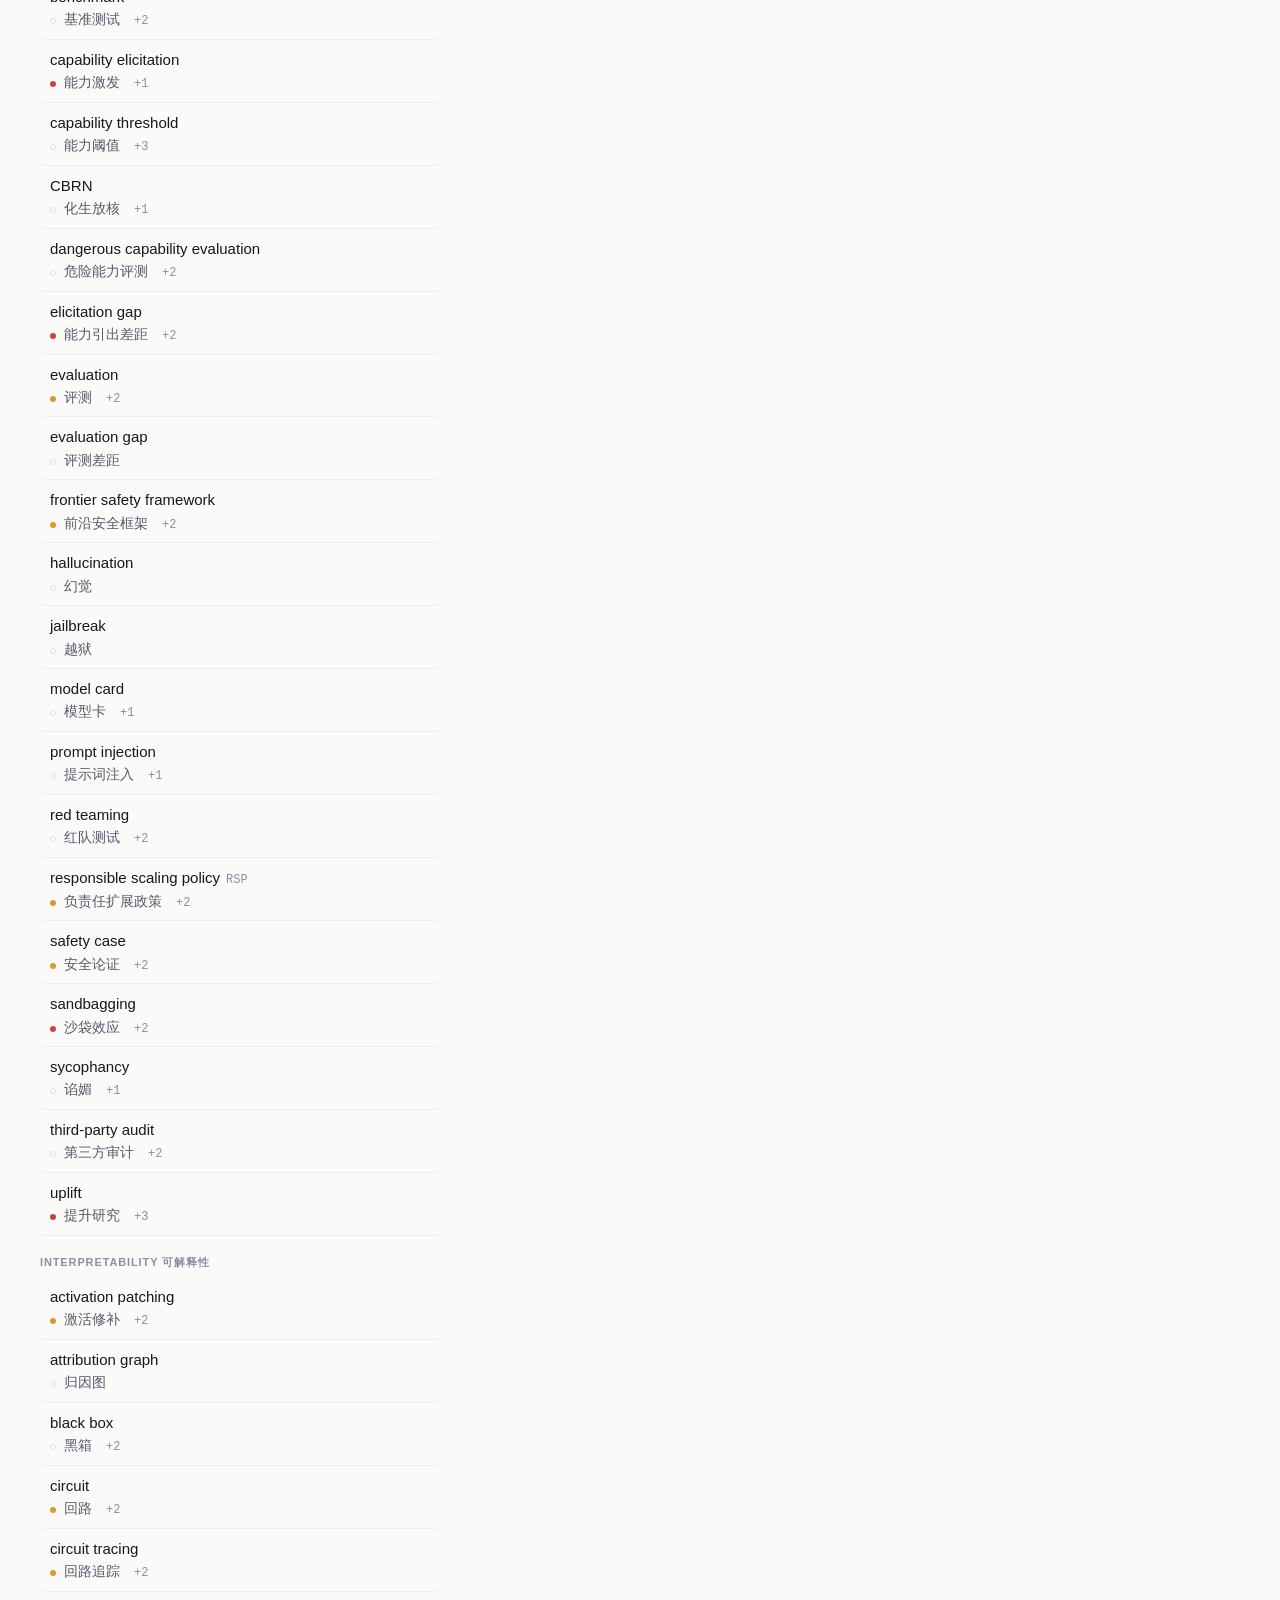
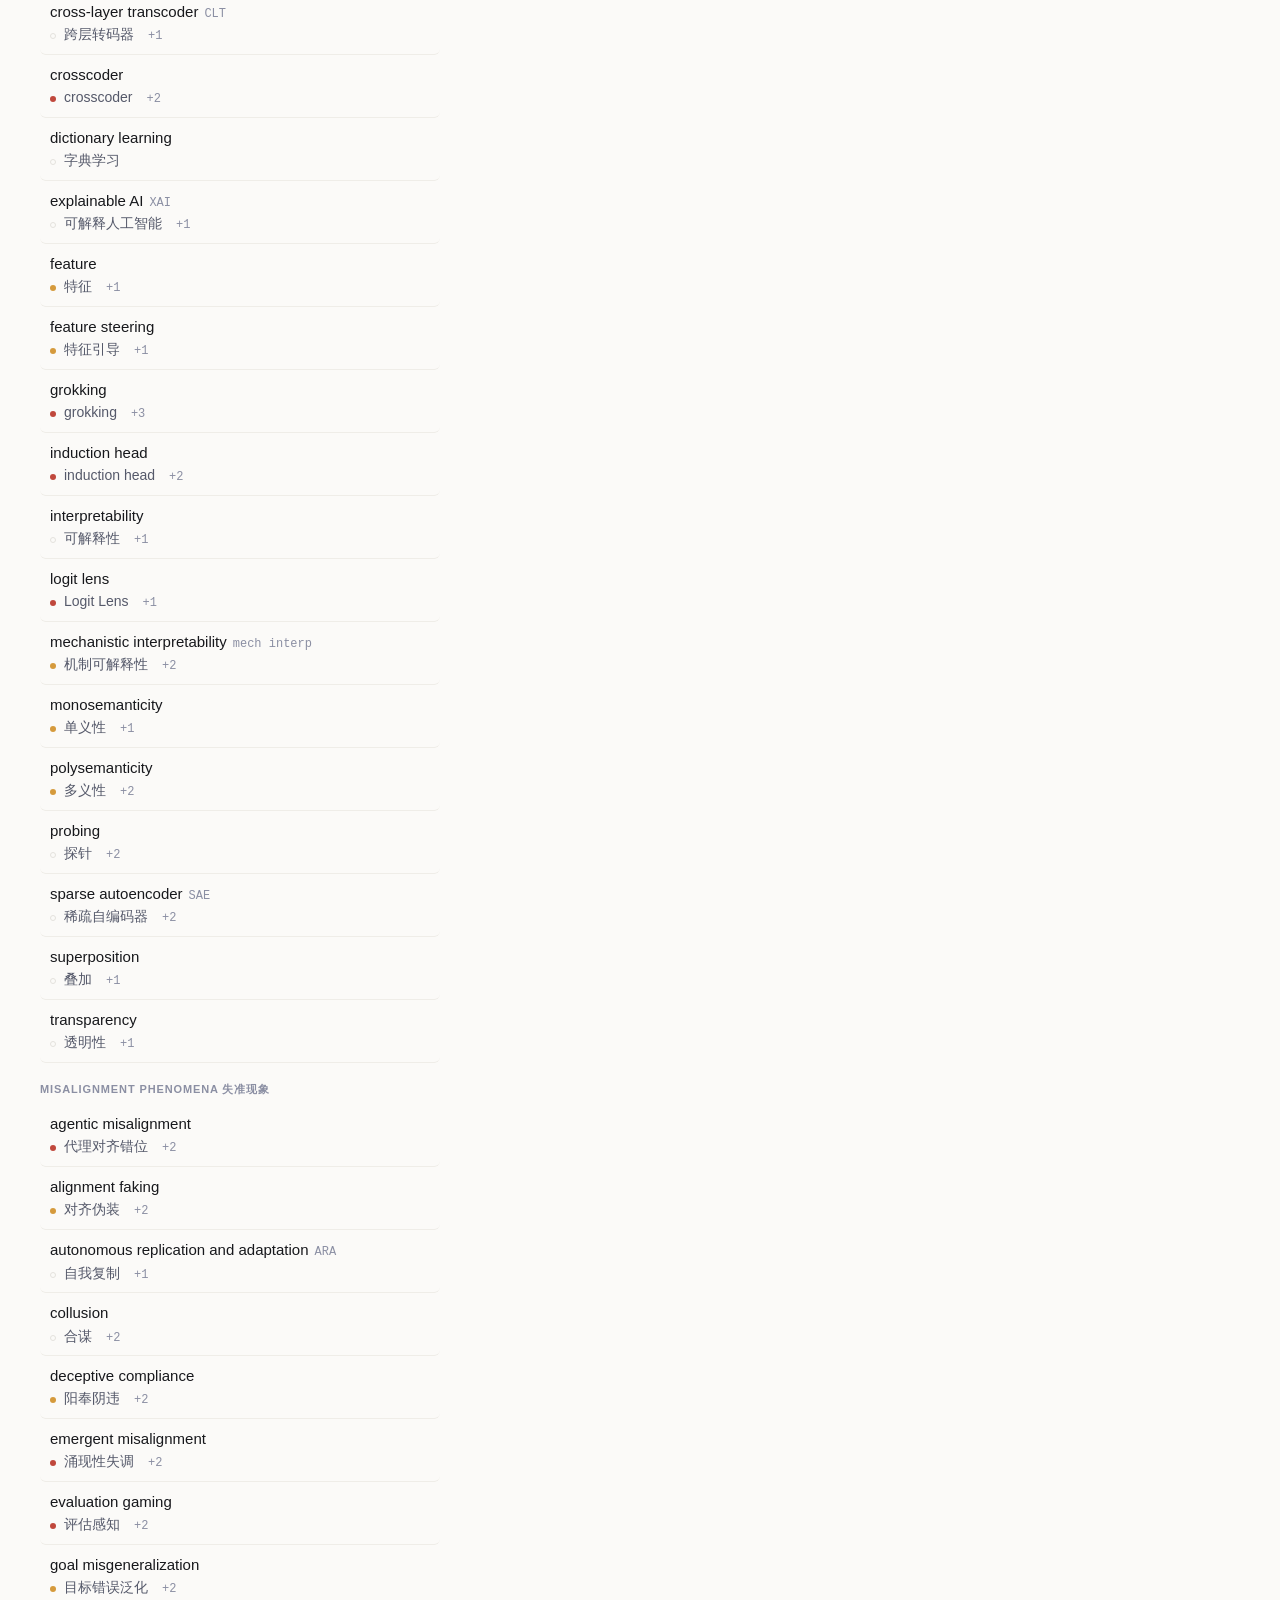
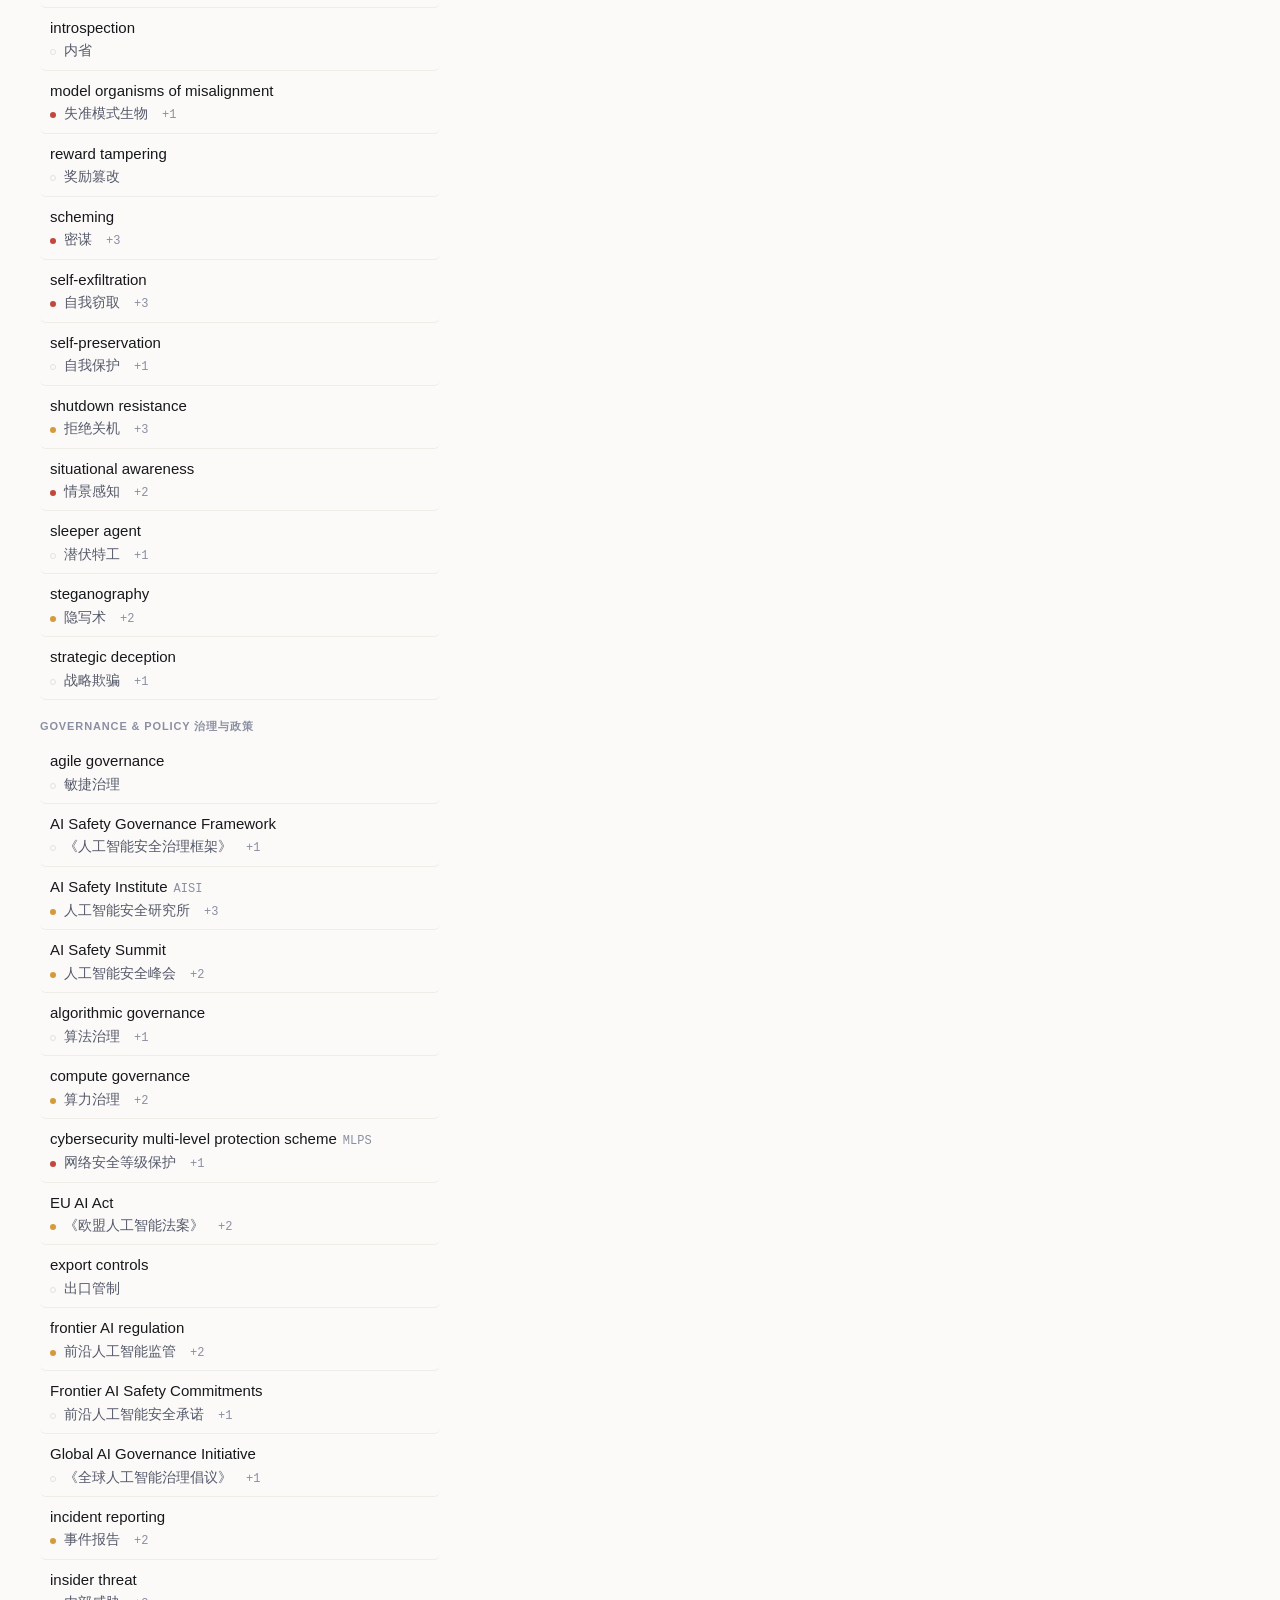
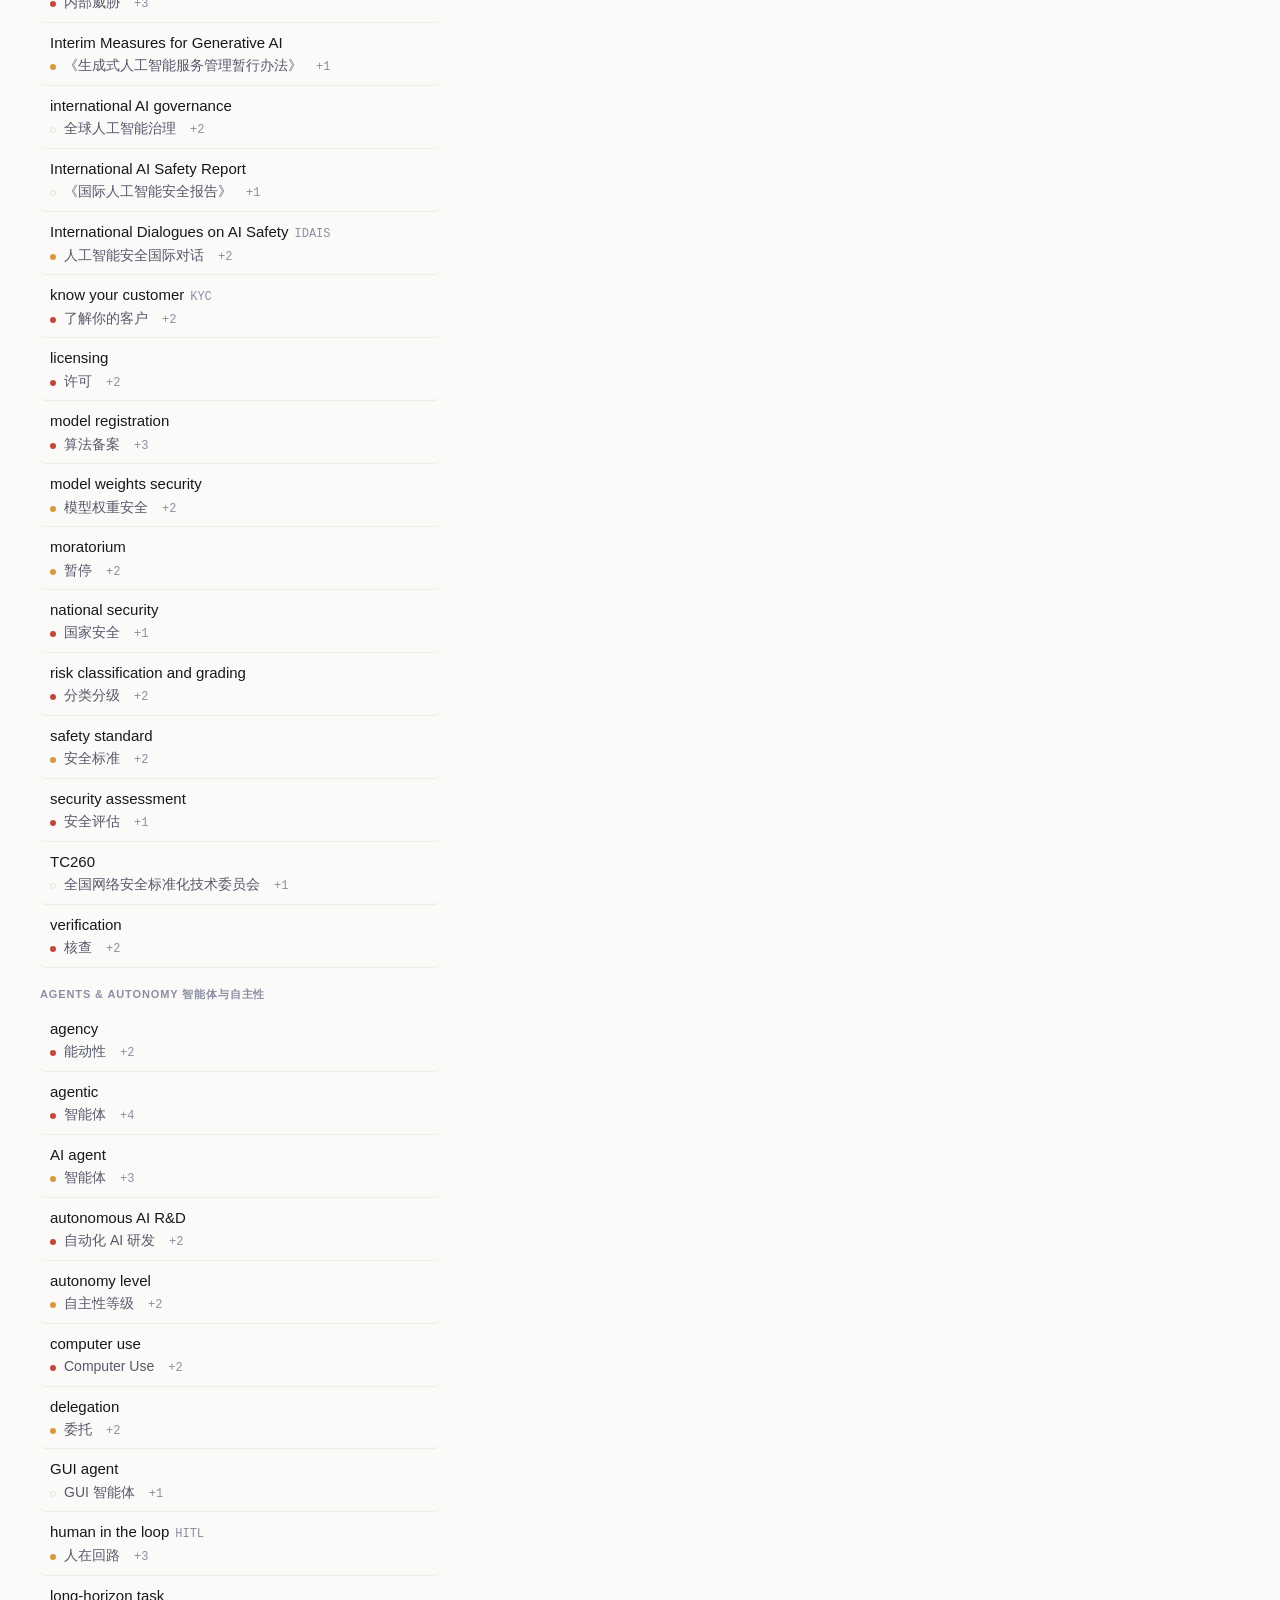
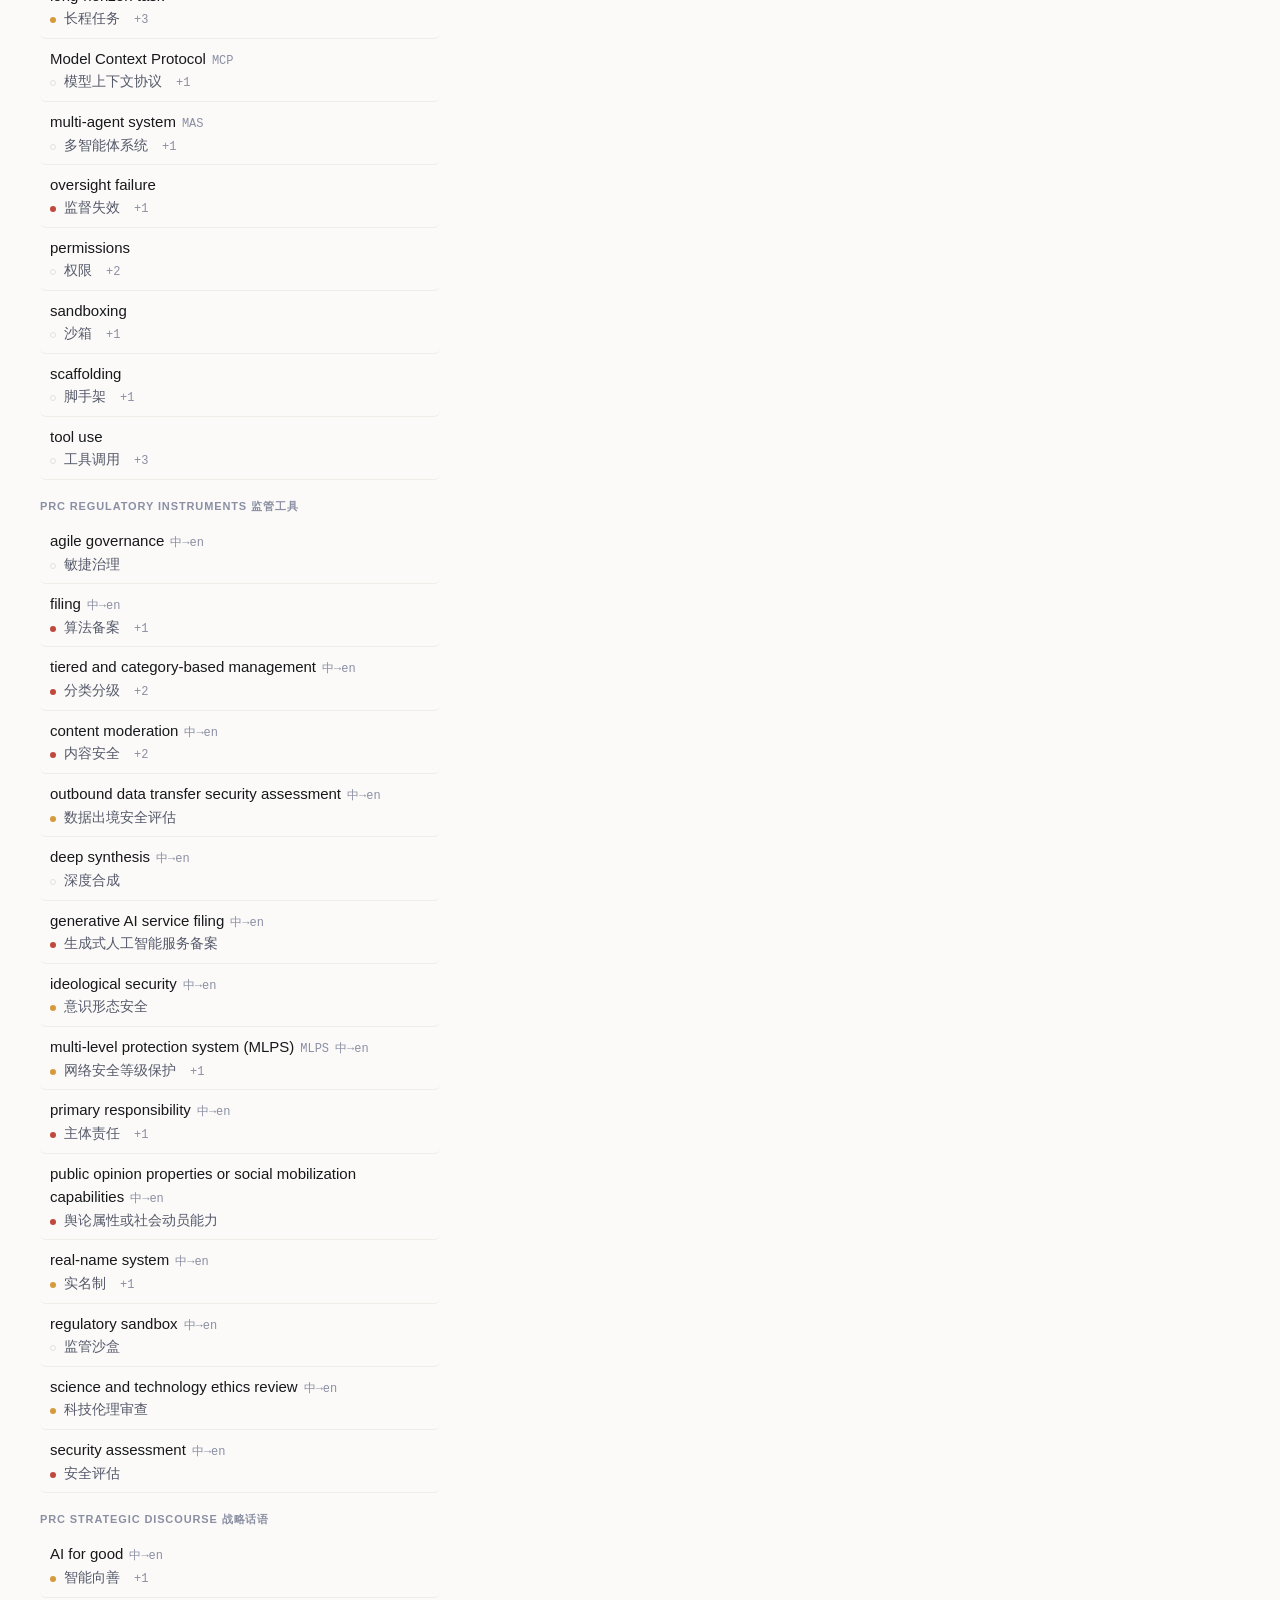
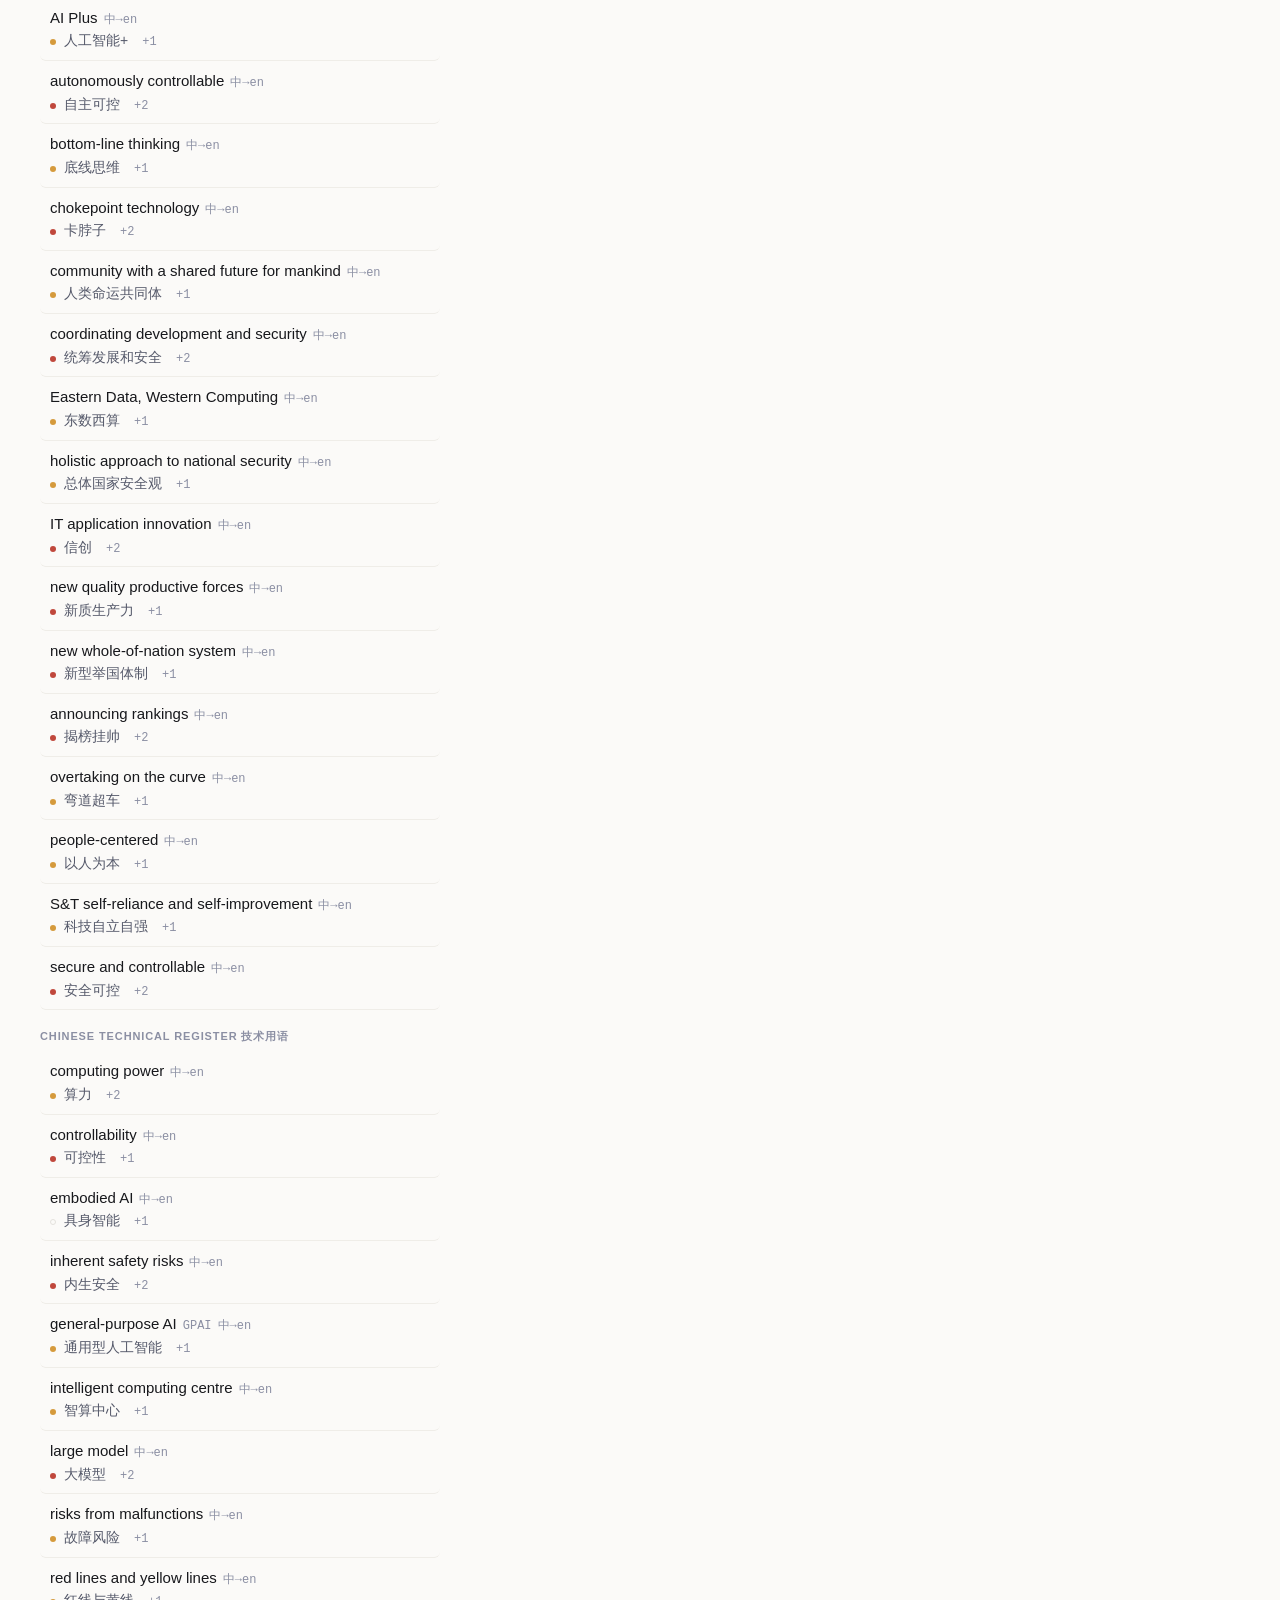
==== commit bd777635: "Stronger highlight; pinyin, graded badges, labelled commentary Highlight: solid 2px underline with a" ====
--- a/site/index.html
+++ b/site/index.html
@@ -175,6 +175,7 @@
     font-size: 11px; letter-spacing: 0.08em; text-transform: uppercase;
     color: var(--ink-3); margin: 0 0 8px; font-weight: 600;
   }
+  section.blk > h3.cmt-lbl { color: var(--accent); }
   .def { max-width: 68ch; }
   .def.zh { font-family: var(--cjk); color: var(--ink-2); margin-top: 8px; }
 
@@ -530,10 +531,12 @@
       </section>`
     }
 
-    if (t.pitfalls) {
-      h += `<section class="blk"><h3>Translation pitfall</h3>
-        <div class="callout">${esc(t.pitfalls)}</div></section>`
-    }
+    // Rendered last, after everything sourced. This is our own analysis rather than a
+    // citation, and it is labelled so the line between evidence and opinion stays visible.
+    const commentary = t.pitfalls
+      ? `<section class="blk"><h3 class="cmt-lbl">Claude's commentary · not from a source</h3>
+           <div class="callout">${esc(t.pitfalls)}</div></section>`
+      : ''
 
     if (t._rend.length) {
       h += `<section class="blk"><h3>${zhOrigin ? 'English renderings' : 'Renderings'}</h3>
@@ -566,6 +569,8 @@
         `<li>${/^https?:/.test(s) ? `<a href="${esc(s)}" target="_blank" rel="noopener">${esc(s)}</a>` : esc(s)}</li>`
       ).join('') + `</ul></section>`
     }
+
+    h += commentary
 
     h += `<div class="lit" style="margin-top:26px">last researched ${esc(t.last_researched || '—')}</div>`
 
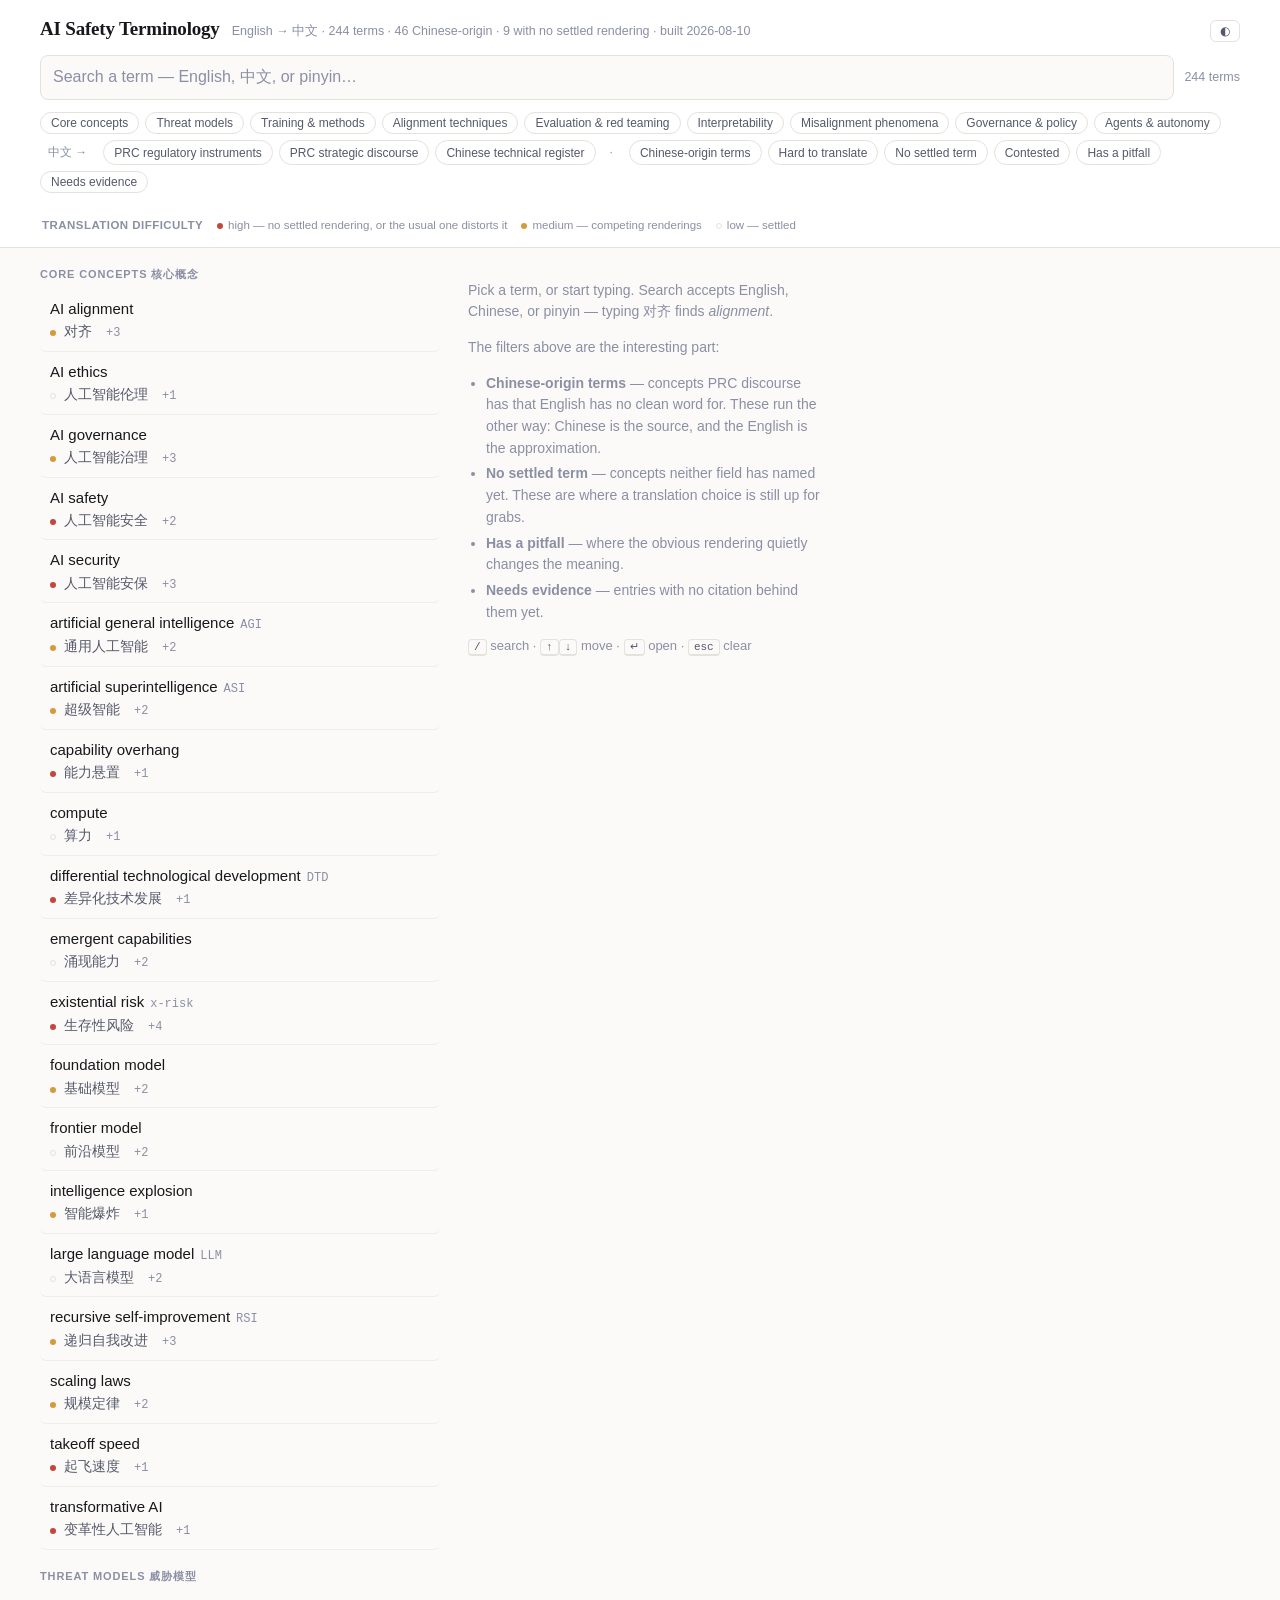
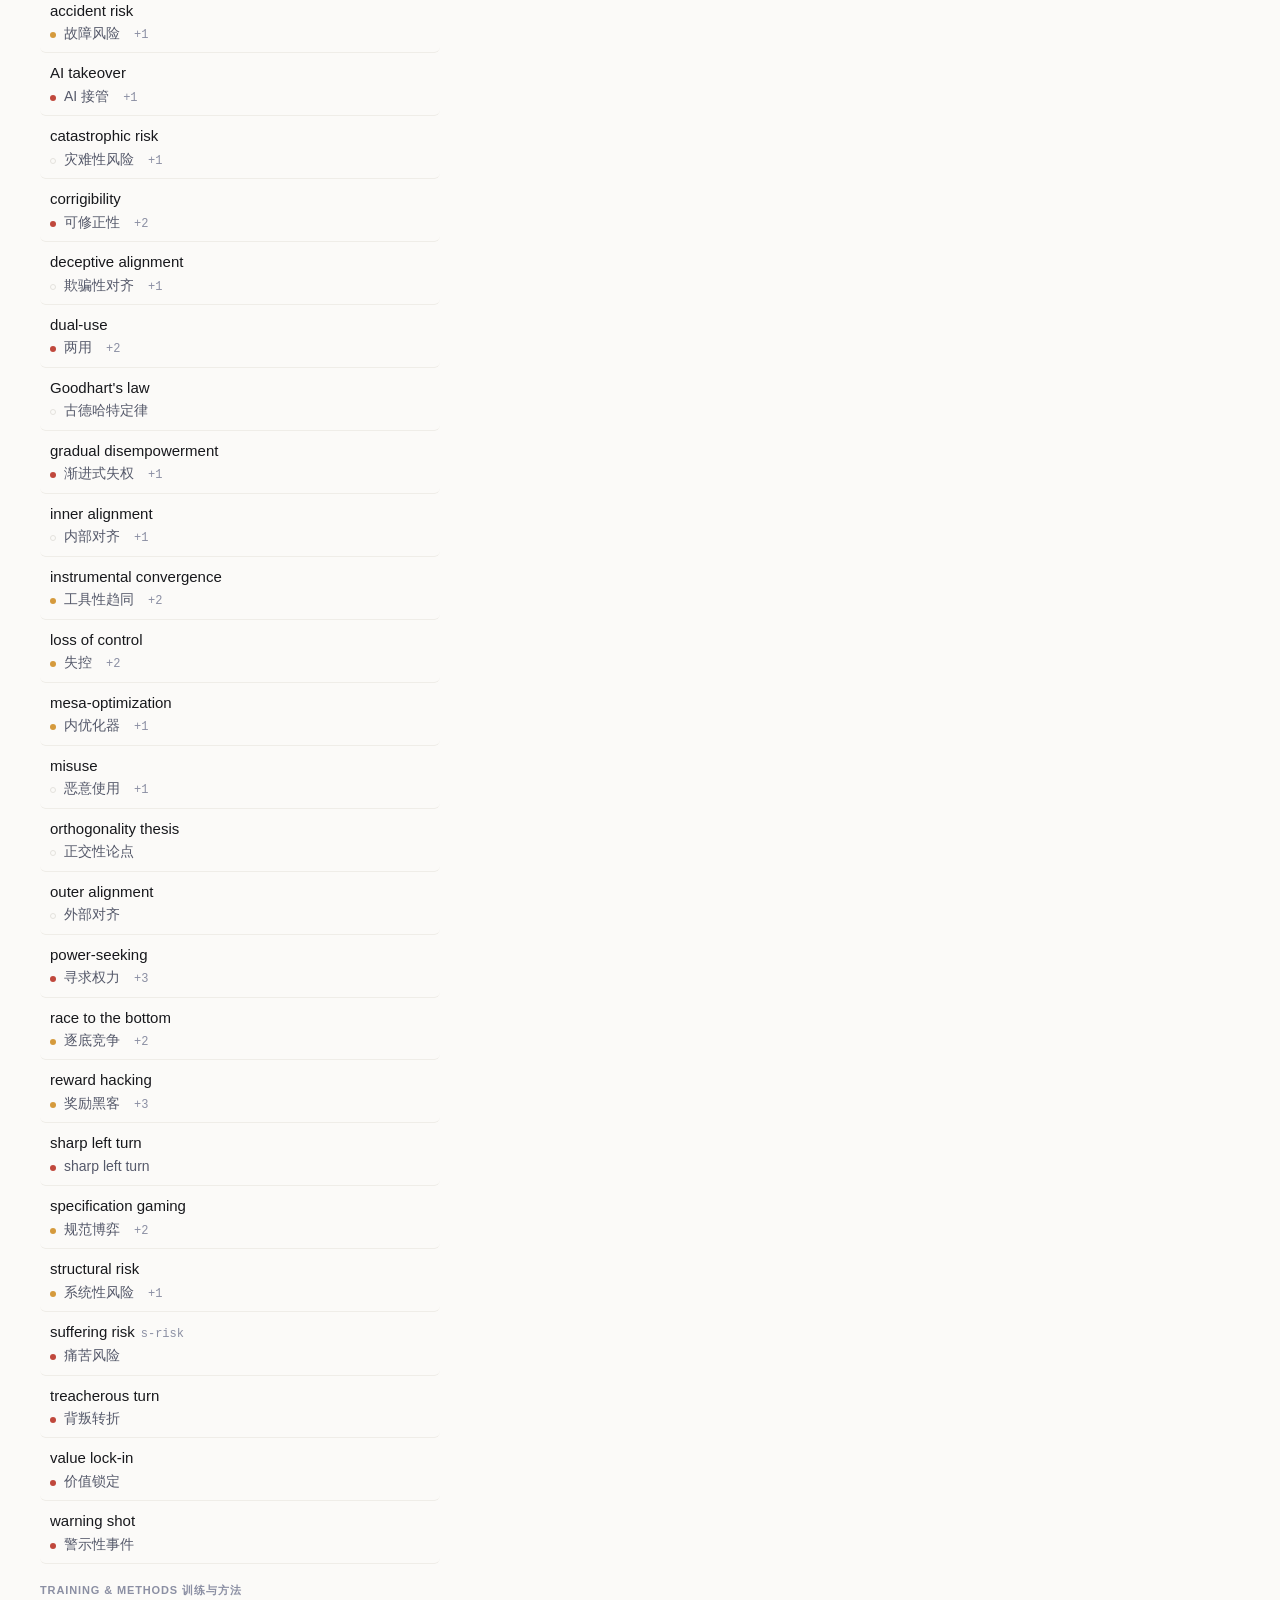
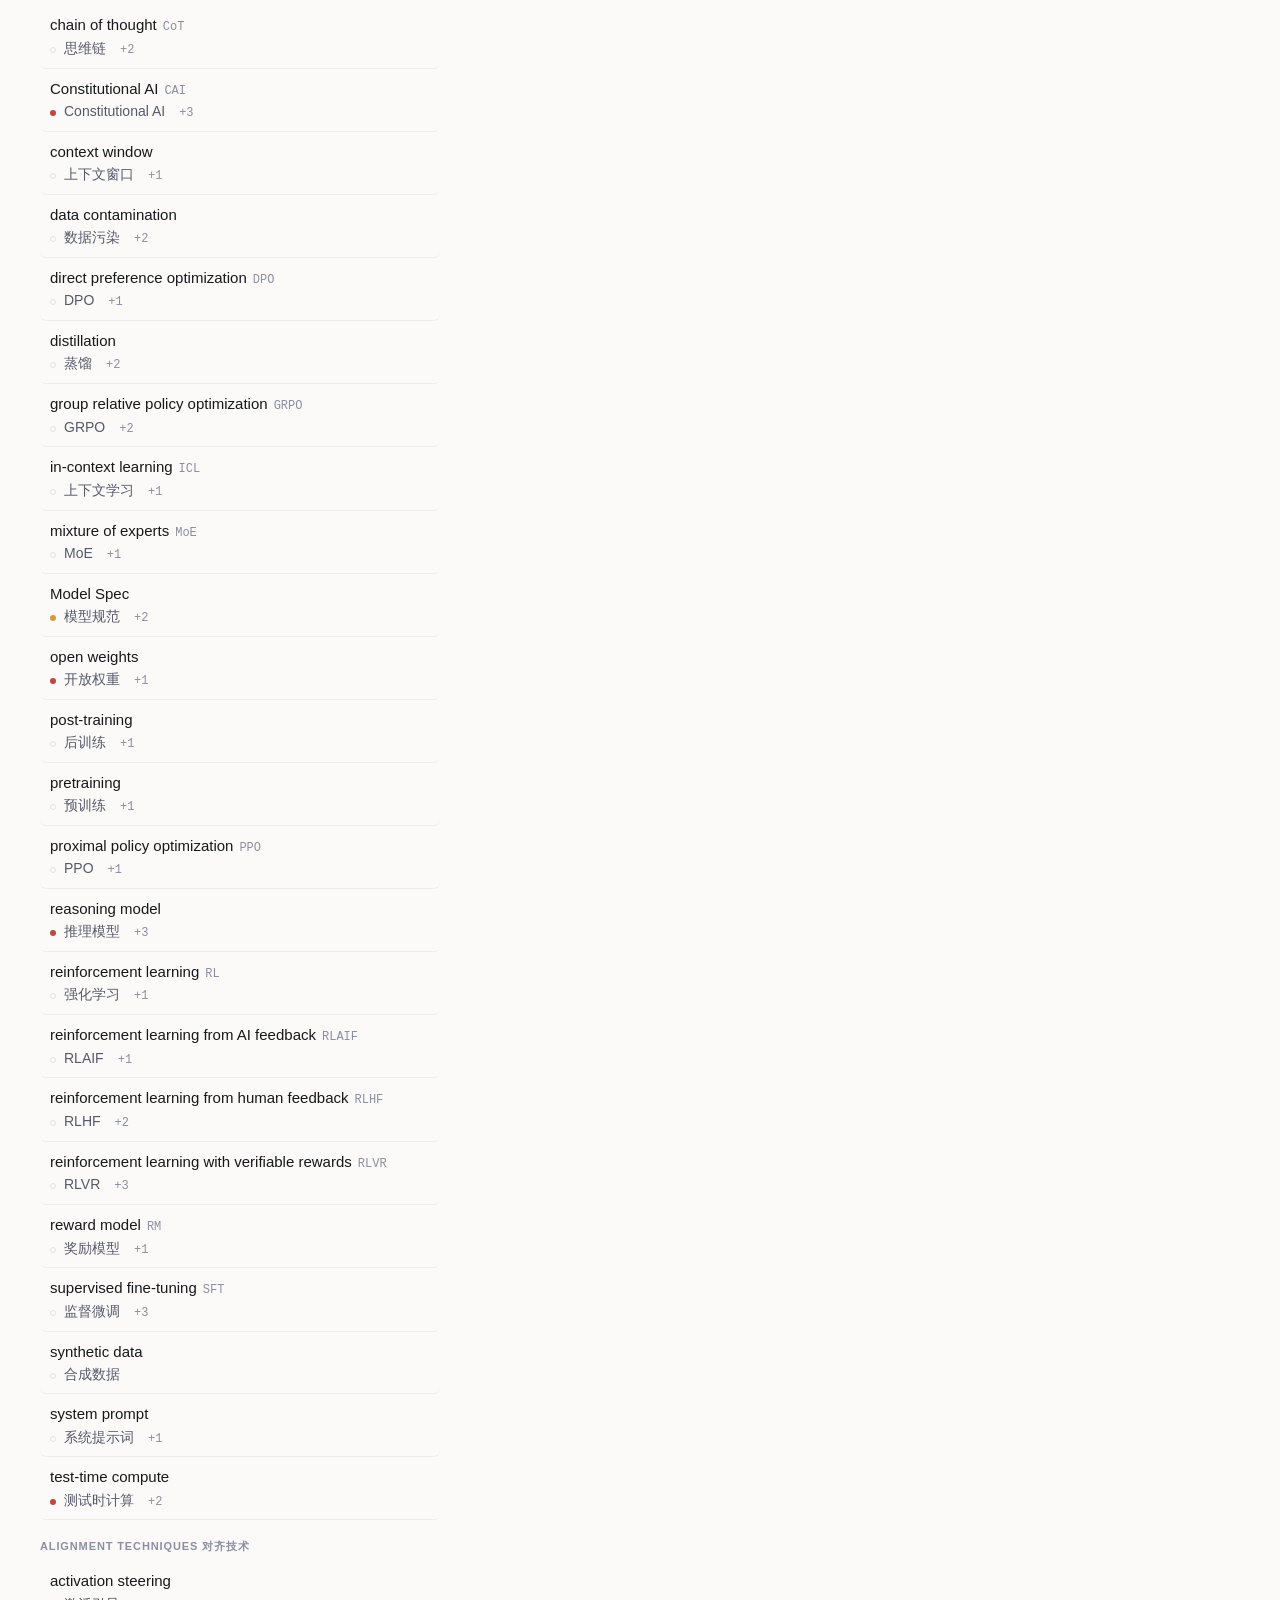
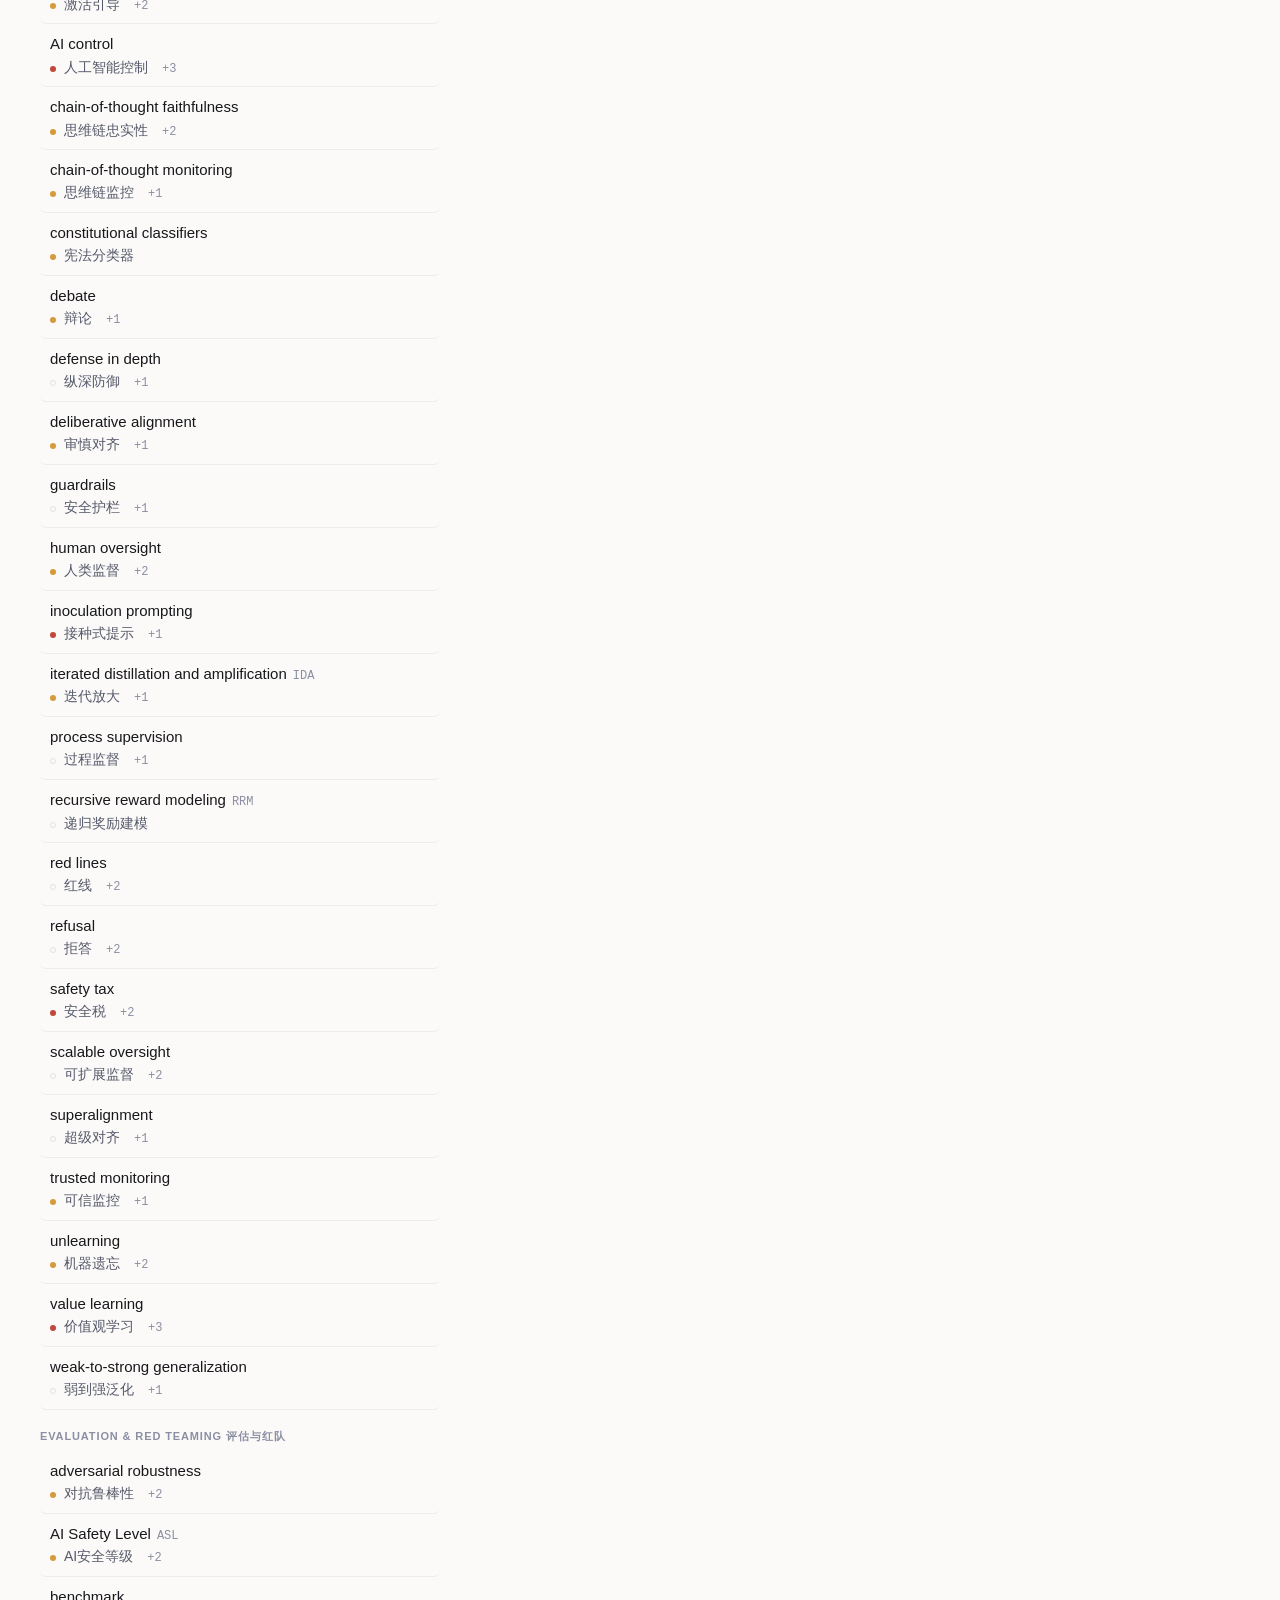
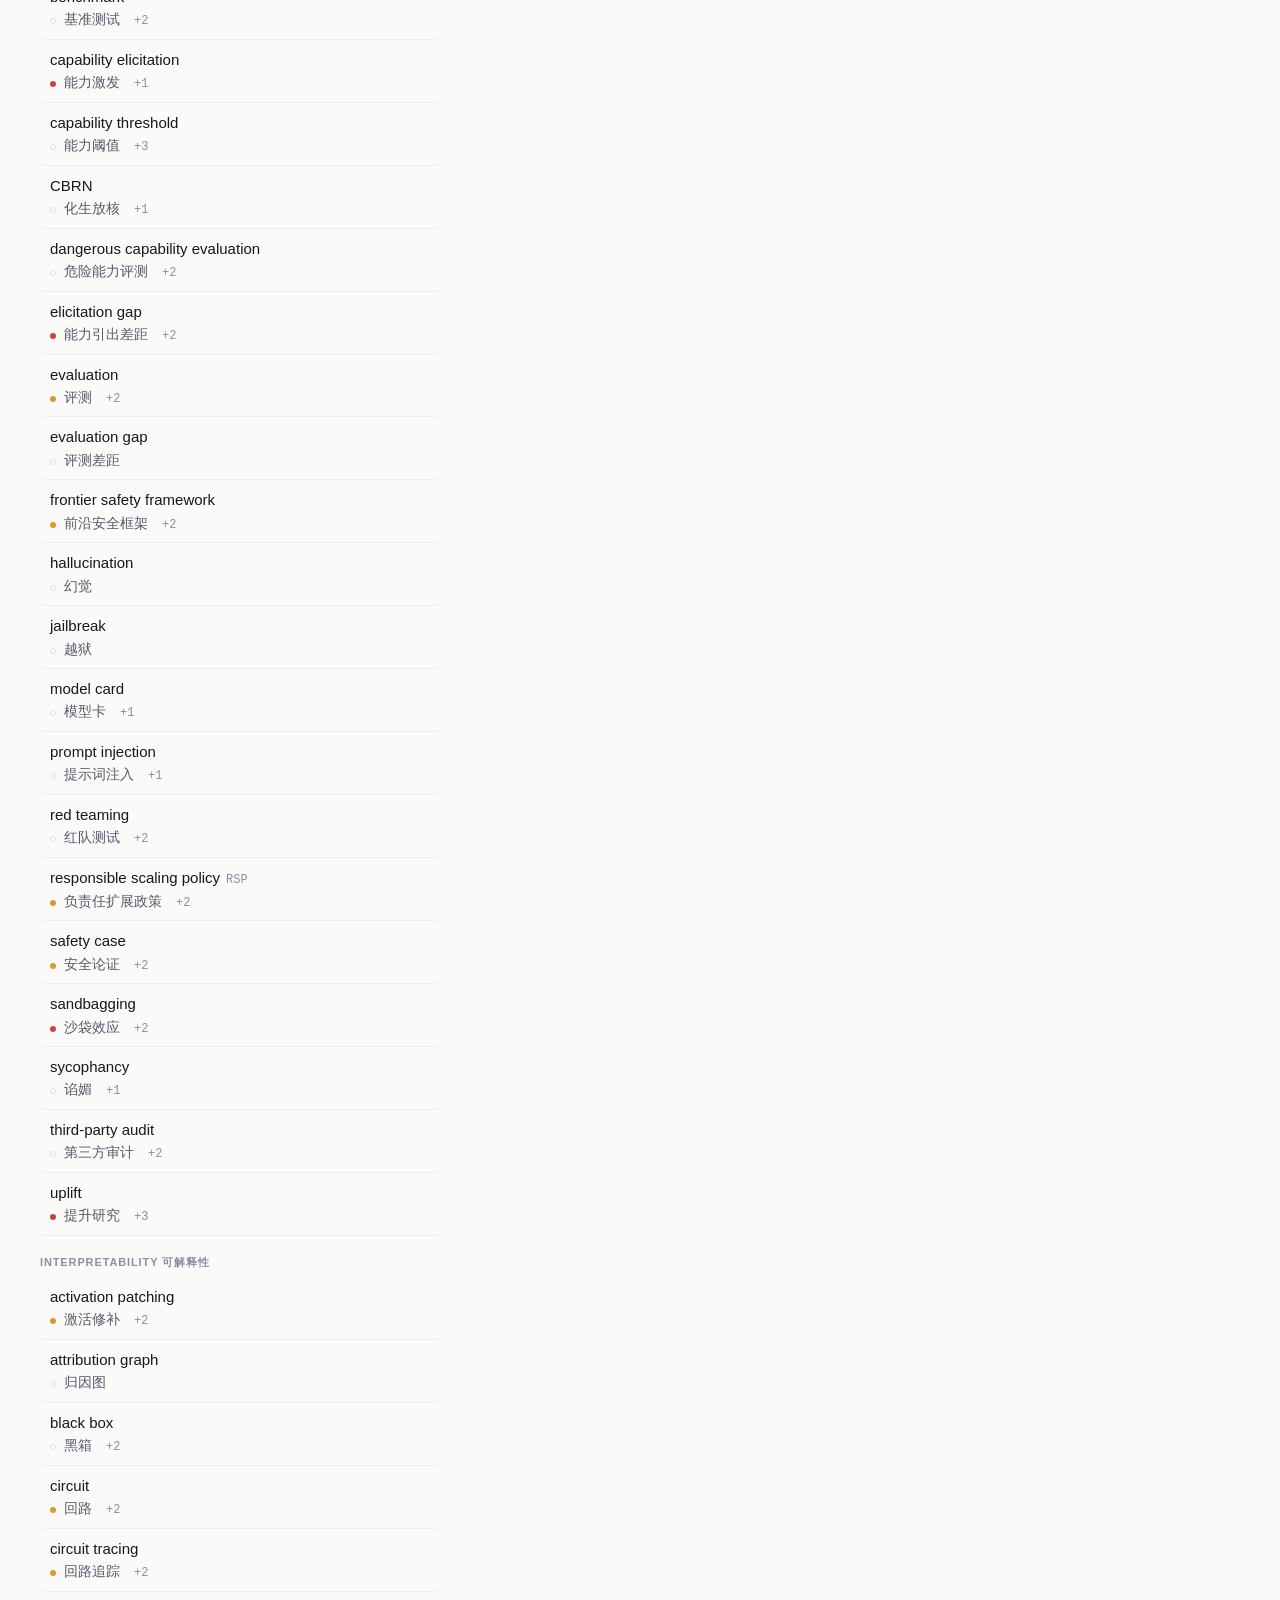
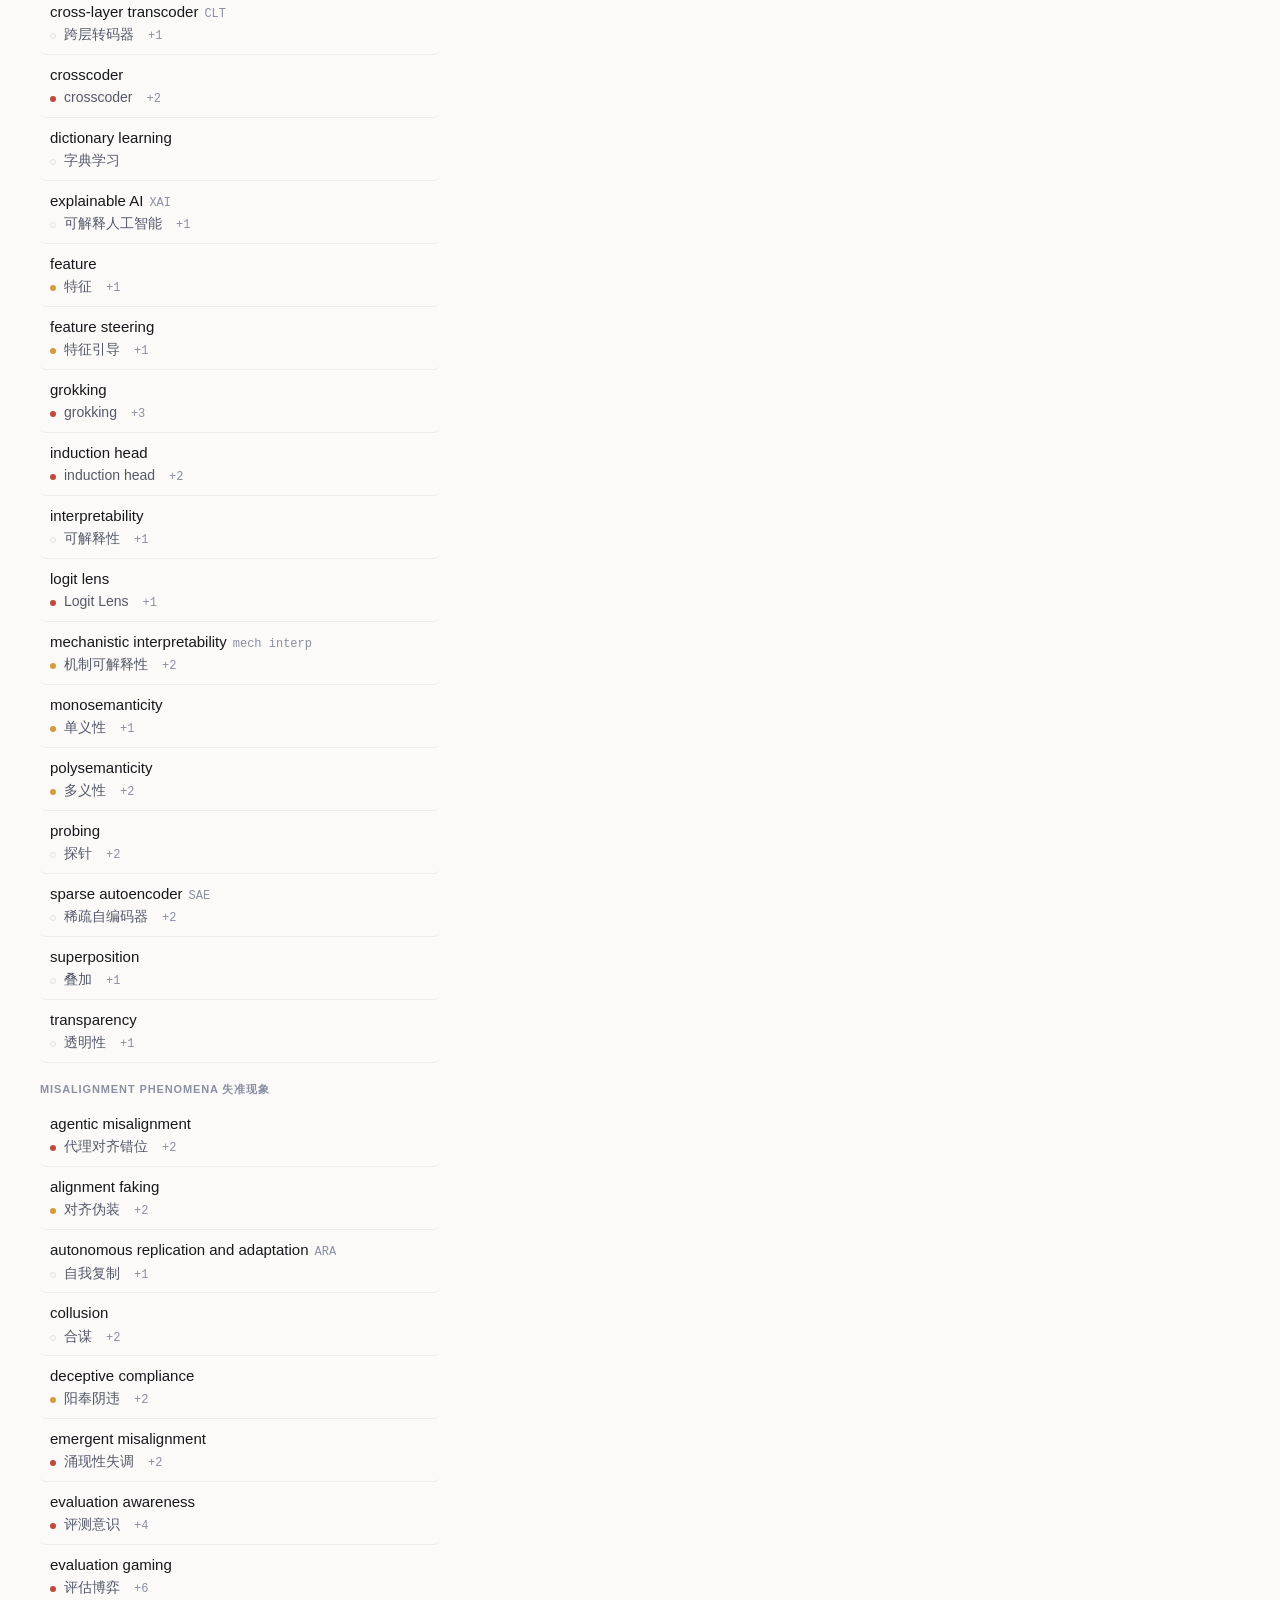
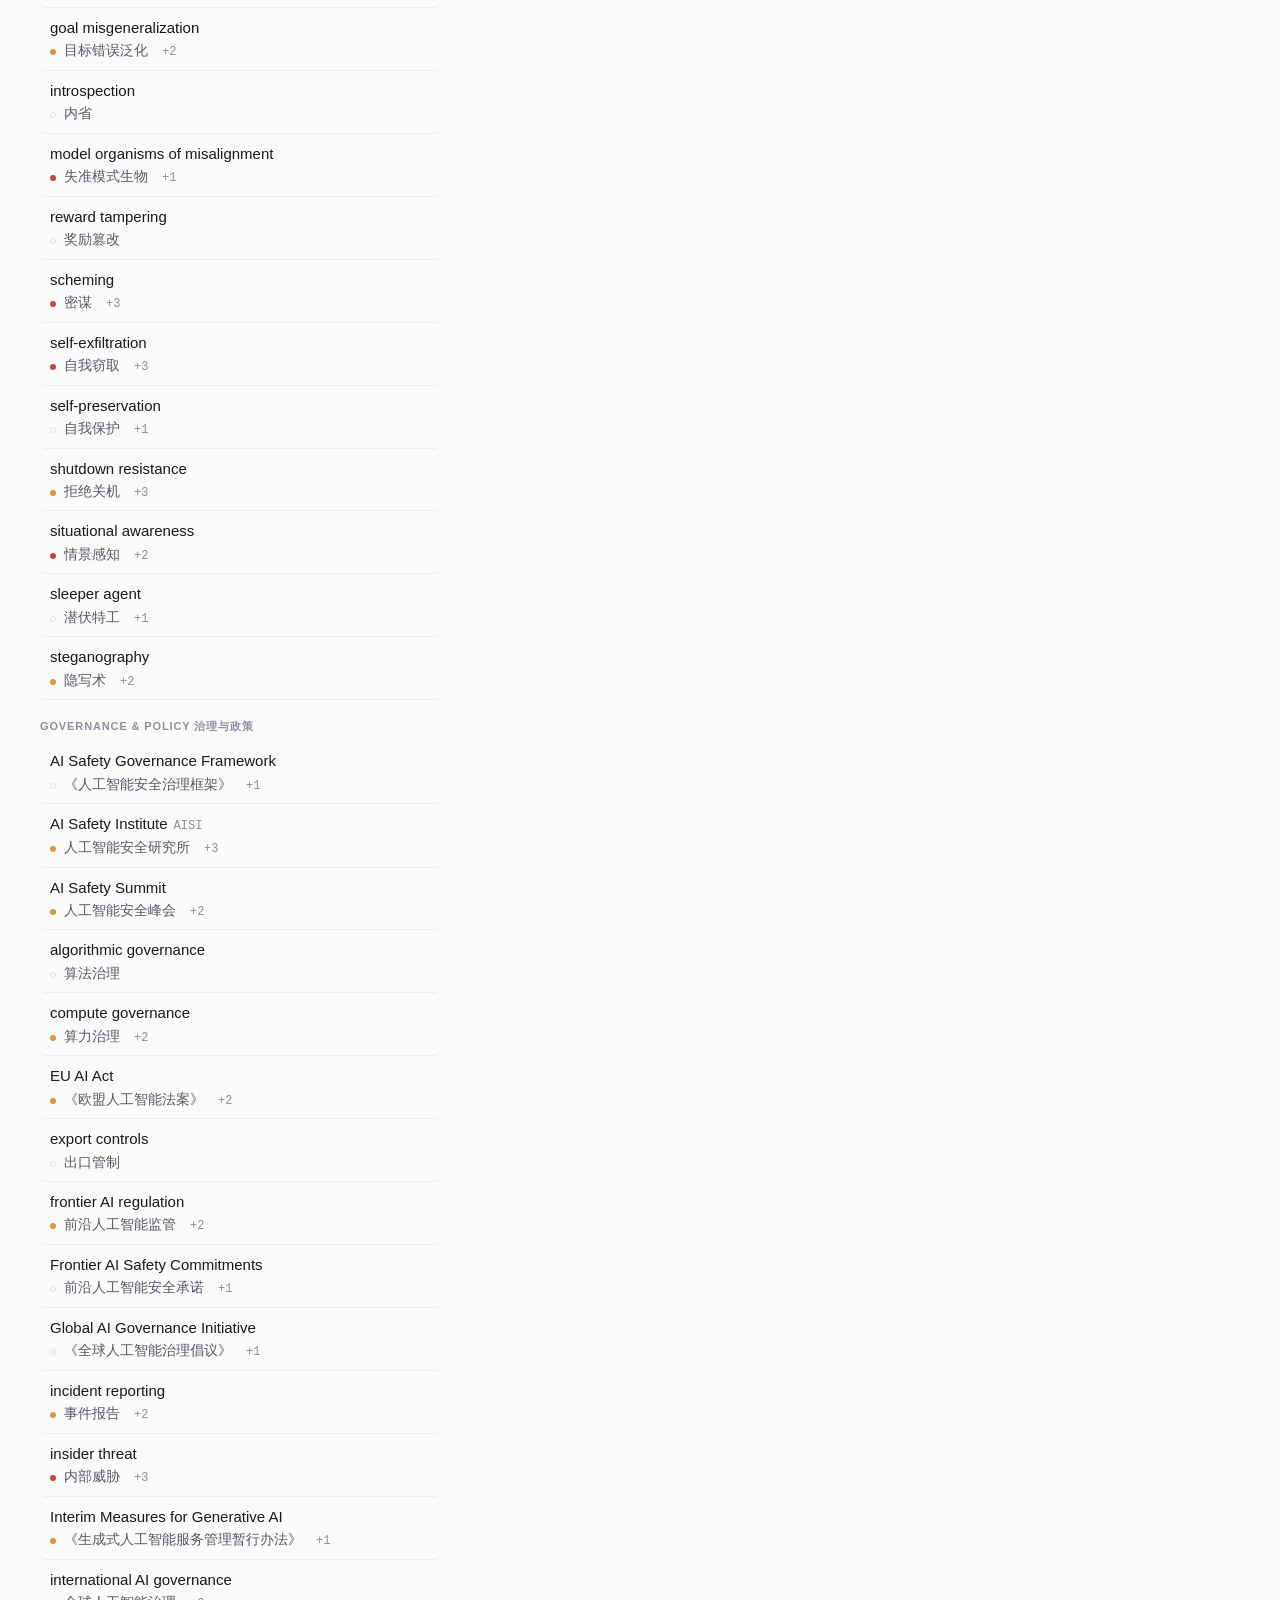
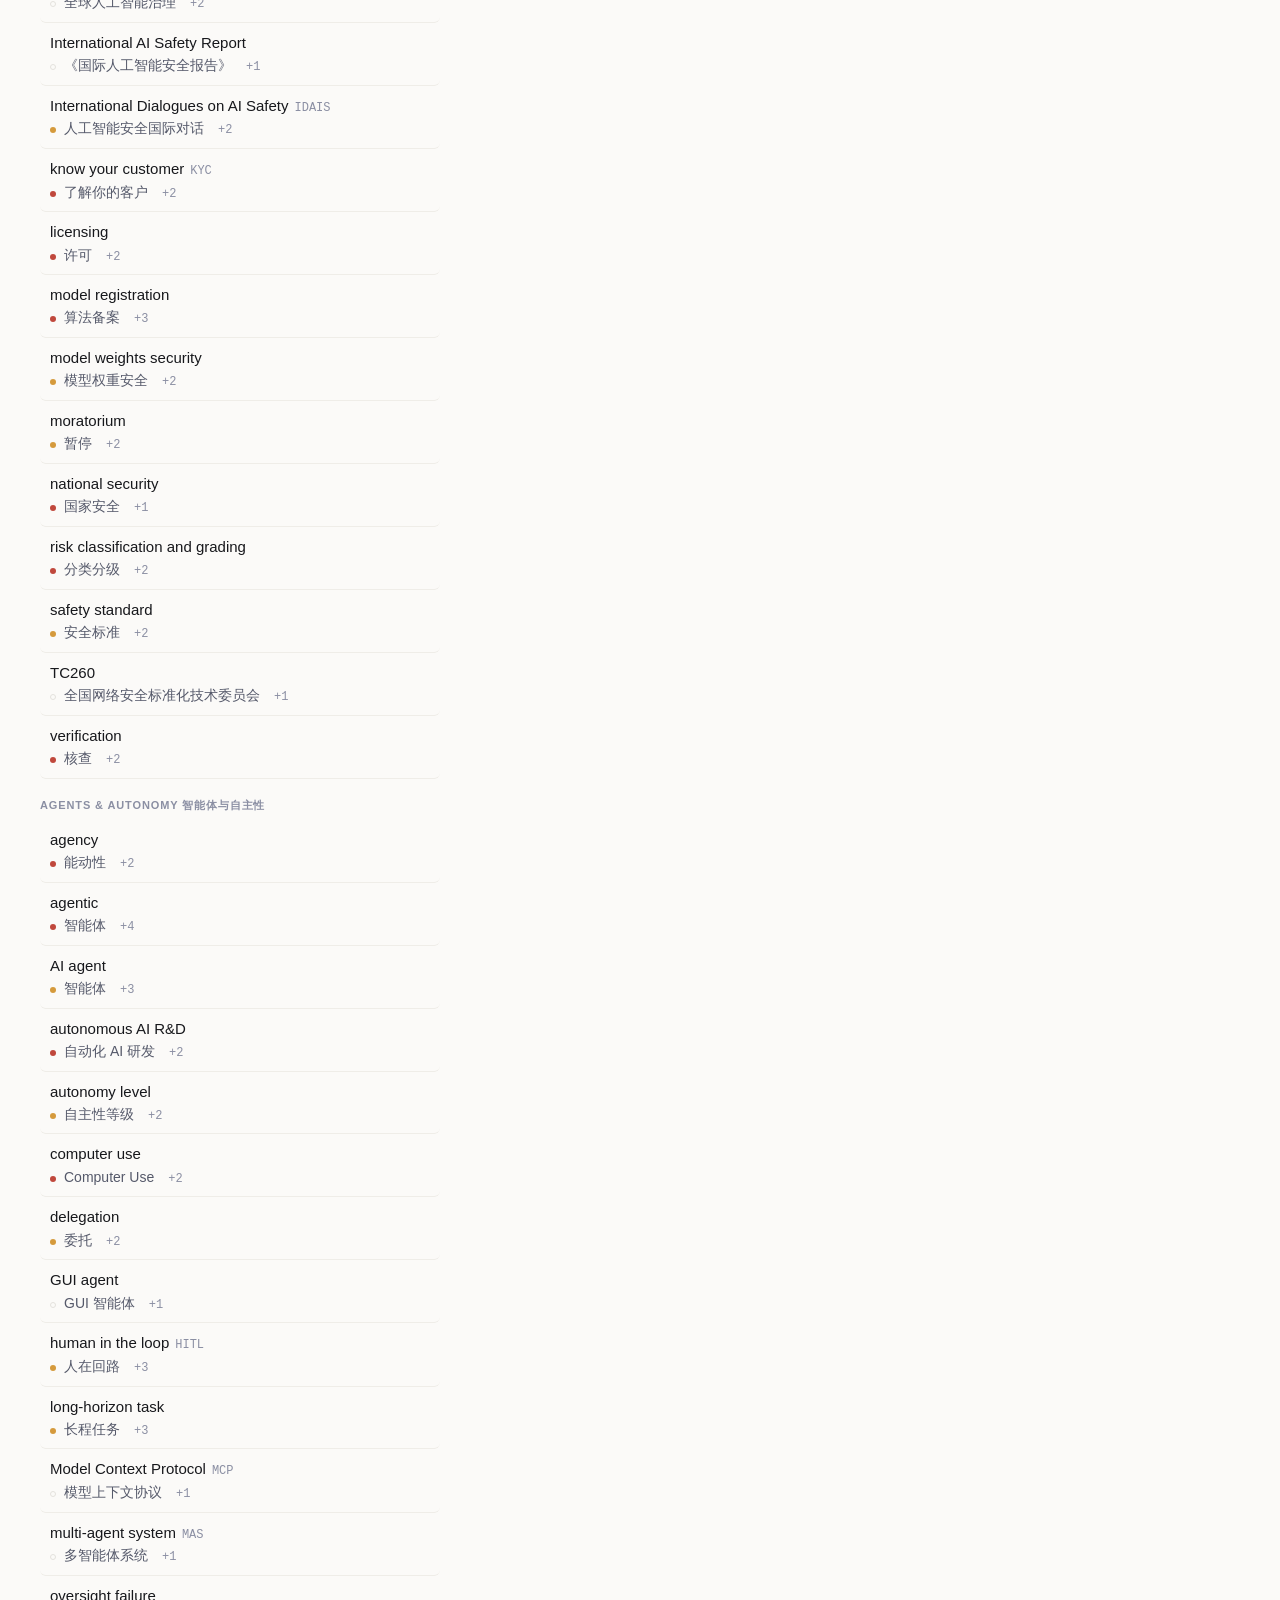
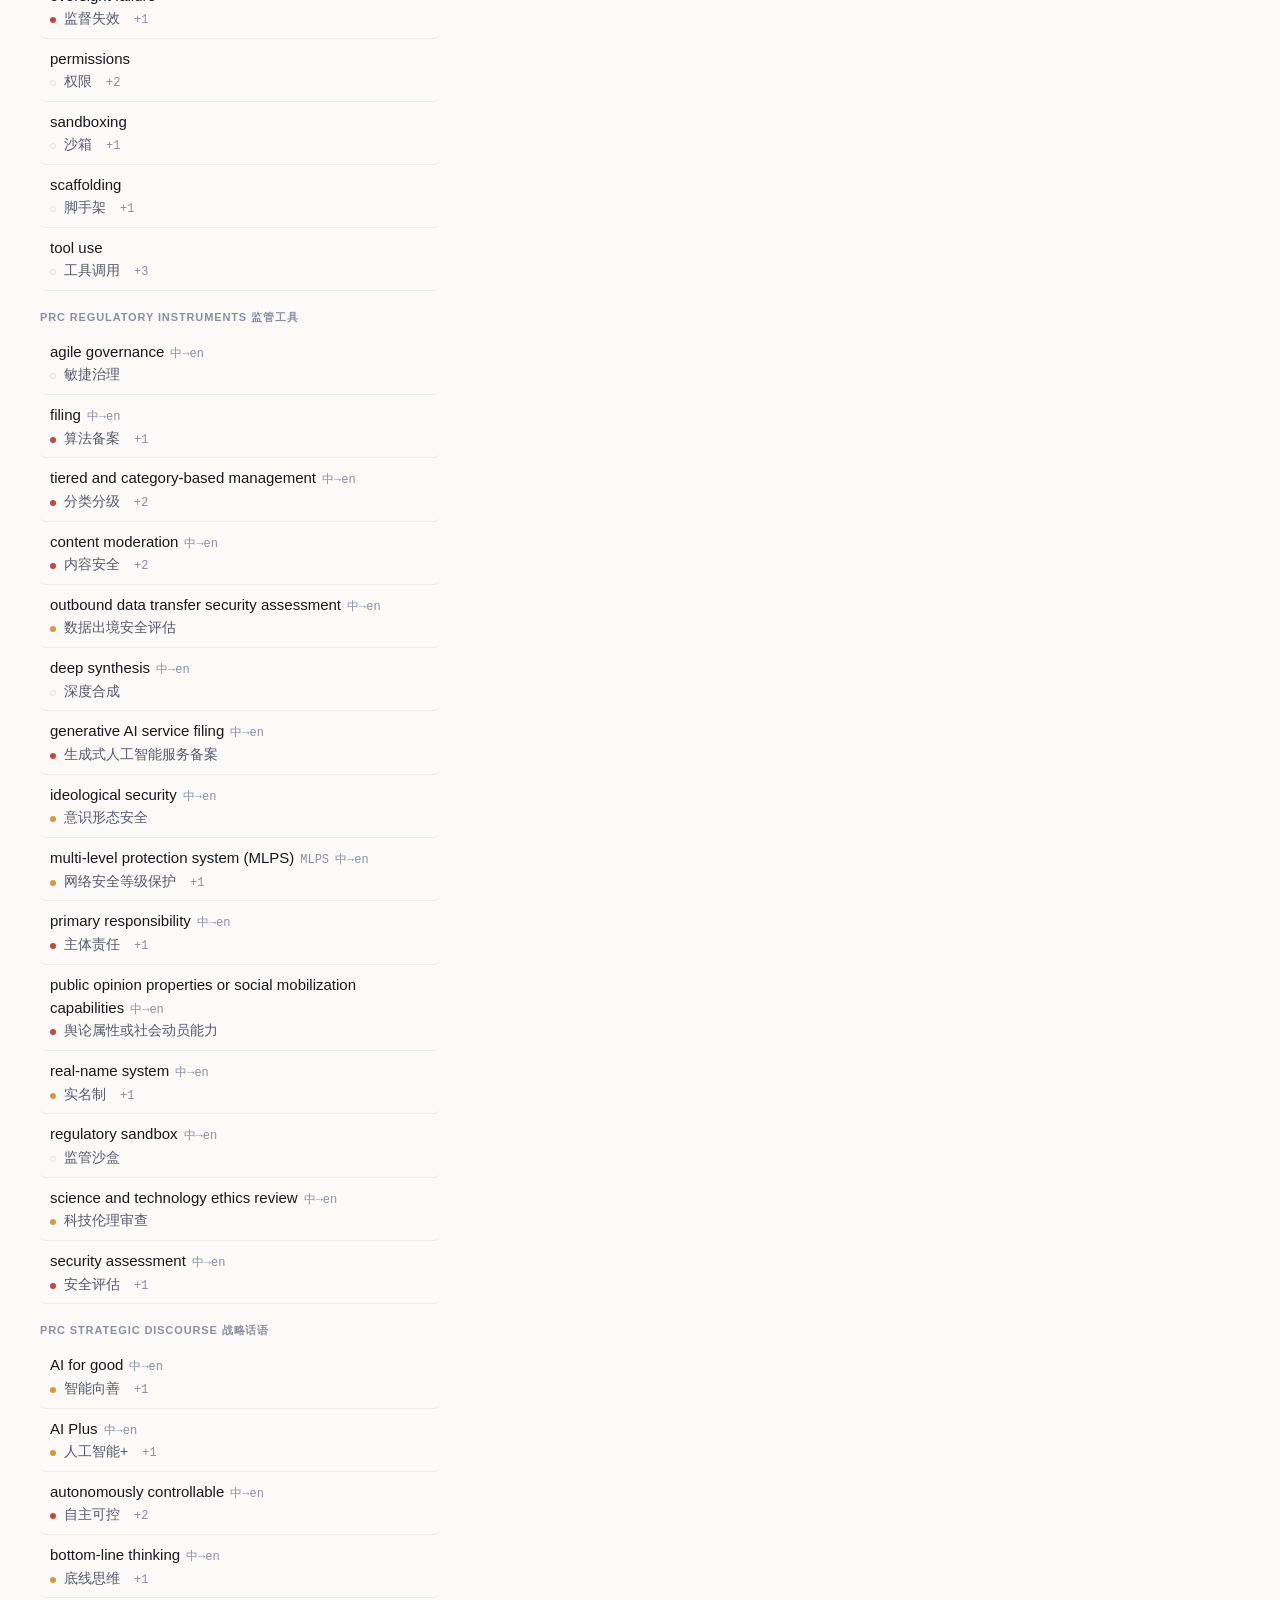
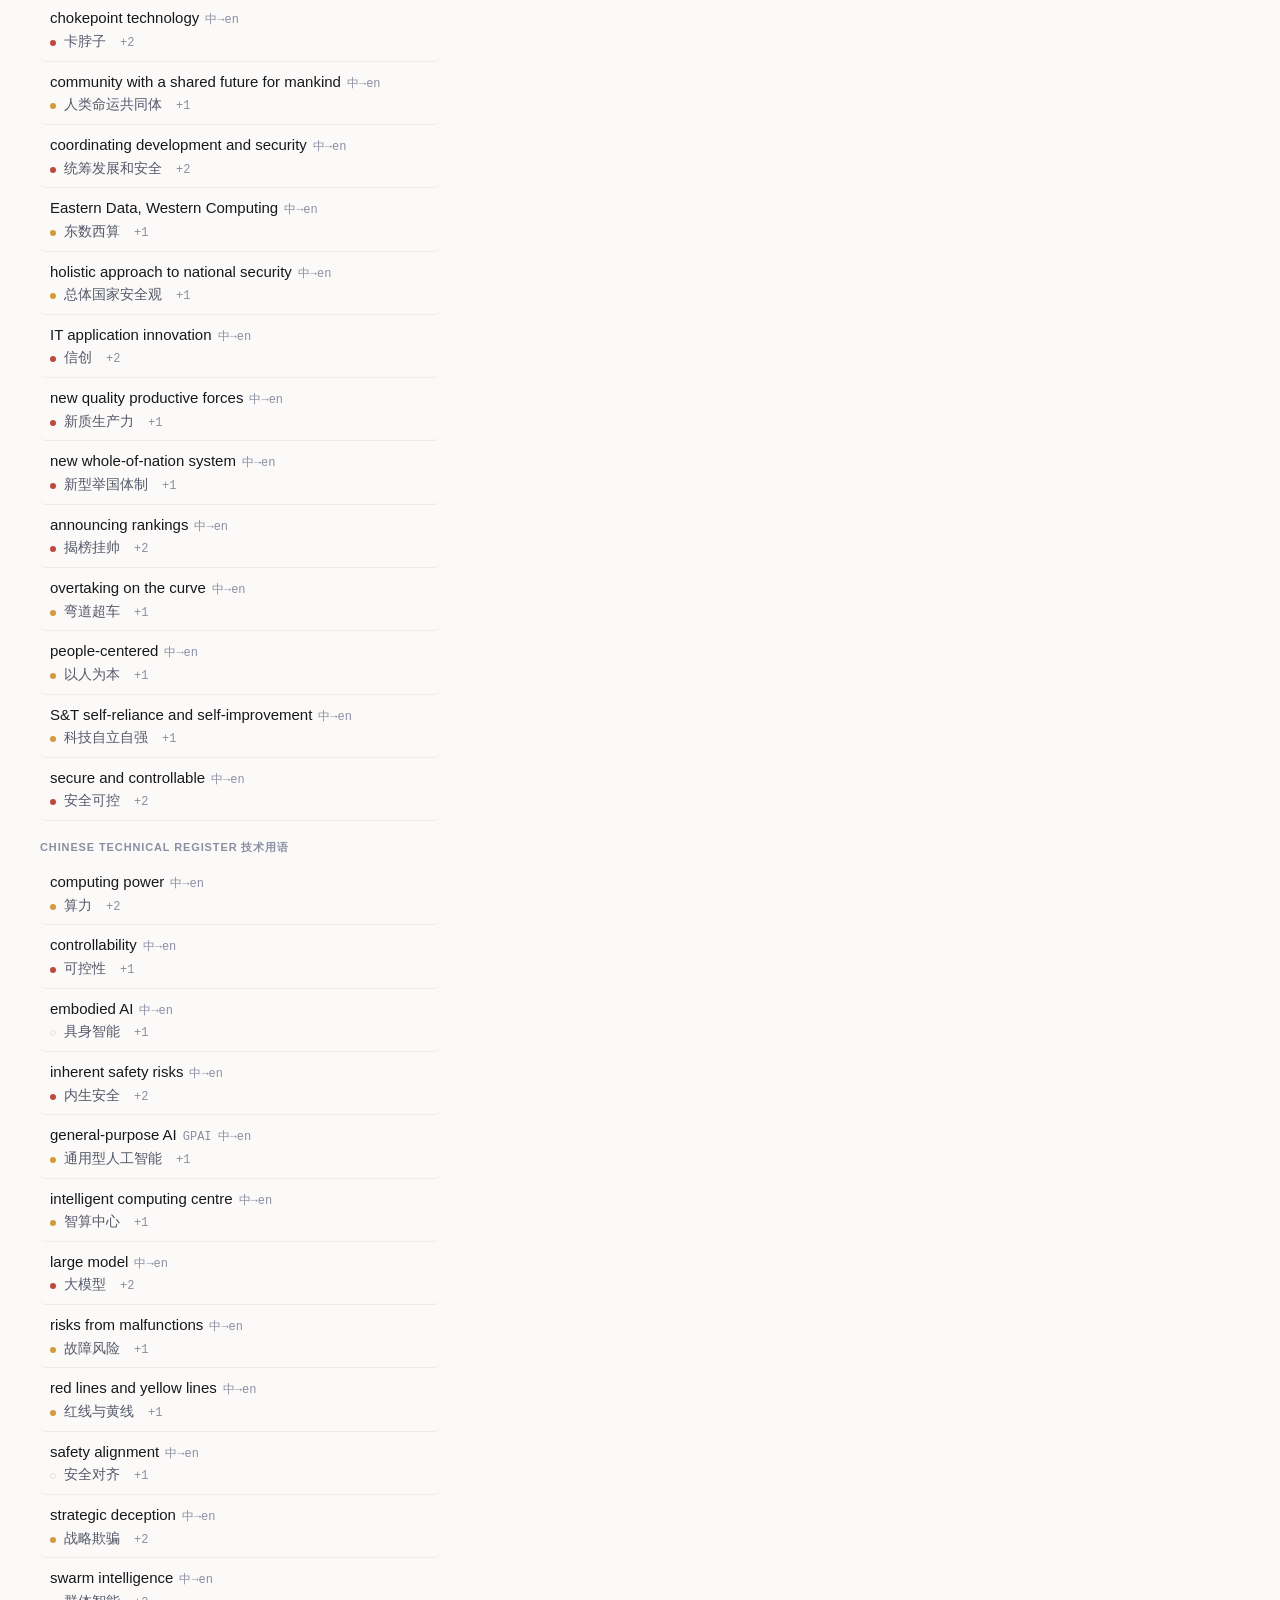
==== commit 2ffab8de: "Merge four duplicate pairs into their Chinese-origin survivors Each pair described one concept enter" ====
--- a/site/index.html
+++ b/site/index.html
@@ -649,8 +649,14 @@
   $('#stat').textContent = `${TERMS.length} terms · ${nZh} Chinese-origin · ${nGap} with no settled rendering · built ${DATA.generated}`
   renderFilters()
   render()
+  // A merged-away term keeps its id resolvable: links shared before the merge should land
+  // on the surviving entry rather than an empty pane.
+  const retired = {}
+  for (const t of TERMS) for (const r of t.retired_ids || []) retired[r] = t.id
+
   const hash = decodeURIComponent(location.hash.slice(1))
-  if (hash && byId[hash]) showTerm(hash); else placeholder()
+  const target = byId[hash] ? hash : retired[hash]
+  if (target) showTerm(target); else placeholder()
 })()
 </script>
 </body>
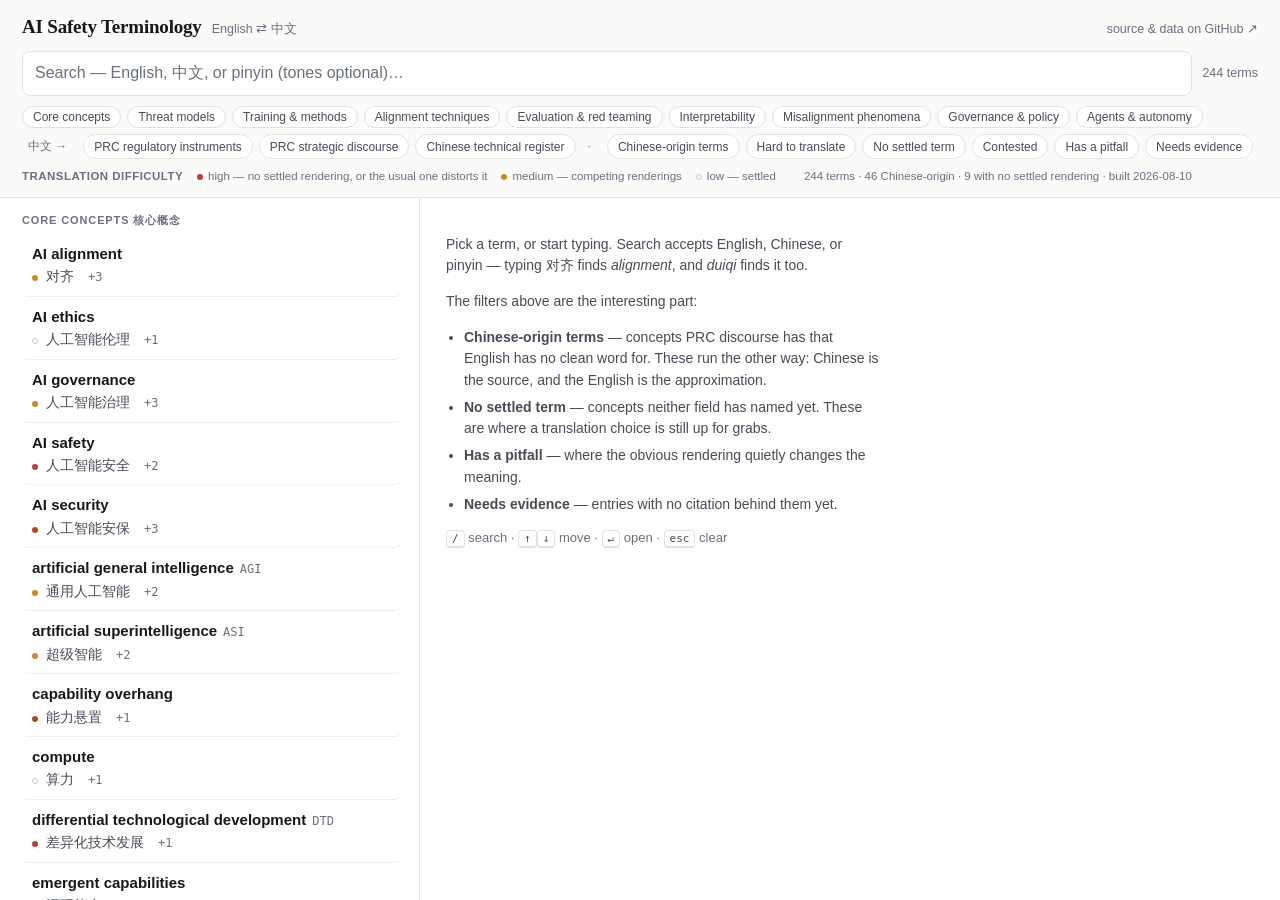
==== commit 694b872e: "Rebuild the site as light-only, and publish it to Pages Interface ---------  One palette, always lig" ====
--- a/site/index.html
+++ b/site/index.html
@@ -3,36 +3,27 @@
 <head>
 <meta charset="utf-8">
 <meta name="viewport" content="width=device-width, initial-scale=1">
-<title>AI Safety Terminology · English → Chinese</title>
+<title>AI Safety Terminology · English ⇄ 中文</title>
+<meta name="description" content="A bilingual English–Chinese terminology database for AI safety: recommended renderings, who uses them, and what each one gets wrong.">
 <style>
+  /* Light only, on purpose. There is no theme toggle and no colour-scheme detection —
+     one set of colours, always the same, so a screenshot or a printout matches the screen. */
   :root {
-    --bg: #fbfaf8;
-    --panel: #ffffff;
-    --ink: #17181c;
-    --ink-2: #55596a;
-    --ink-3: #8b8fa3;
-    --line: #e4e2dd;
-    --line-2: #efedE8;
-    --accent: #a03e2f;
-    --accent-soft: #f6ece9;
-    --hi: #fdf3d6;
+    --bg: #ffffff;
+    --bg-2: #fafaf8;
+    --ink: #16181d;
+    --ink-2: #474c58;
+    --ink-3: #6a7080;
+    --line: #e3e2de;
+    --line-2: #efeeea;
+    --accent: #9c3b2c;
+    --accent-soft: #fbf0ed;
+    --hi: #fff2b8;
     --mono: ui-monospace, SFMono-Regular, "SF Mono", Menlo, Consolas, monospace;
     --cjk: "Source Han Sans SC", "Noto Sans SC", "PingFang SC", "Microsoft YaHei",
            "Hiragino Sans GB", sans-serif;
     --sans: -apple-system, BlinkMacSystemFont, "Segoe UI", Inter, Roboto, sans-serif;
     --serif: "Iowan Old Style", "Palatino Linotype", Palatino, Georgia, serif;
-  }
-  @media (prefers-color-scheme: dark) {
-    :root:not([data-theme="light"]) {
-      --bg: #131316; --panel: #191a1e; --ink: #eceaea; --ink-2: #a5a8b6; --ink-3: #6e7284;
-      --line: #2b2d34; --line-2: #232529; --accent: #e08b78; --accent-soft: #2a1f1c;
-      --hi: #3a3218;
-    }
-  }
-  :root[data-theme="dark"] {
-    --bg: #131316; --panel: #191a1e; --ink: #eceaea; --ink-2: #a5a8b6; --ink-3: #6e7284;
-    --line: #2b2d34; --line-2: #232529; --accent: #e08b78; --accent-soft: #2a1f1c;
-    --hi: #3a3218;
   }
 
   * { box-sizing: border-box; }
@@ -41,79 +32,79 @@
     margin: 0; background: var(--bg); color: var(--ink);
     font-family: var(--sans); font-size: 15px; line-height: 1.55;
     -webkit-font-smoothing: antialiased;
+    /* App shell: the header is fixed height and the two columns scroll independently.
+       Done in CSS alone — no measuring the header in JS, so nothing to get out of sync. */
+    display: flex; flex-direction: column; overflow: hidden;
   }
   .zh { font-family: var(--cjk); }
-
-  /* ---------- shell ---------- */
-  header {
-    border-bottom: 1px solid var(--line); background: var(--panel);
-    position: sticky; top: 0; z-index: 20;
-  }
-  .head-inner {
-    max-width: 1240px; margin: 0 auto; padding: 14px 20px 0;
-    display: flex; flex-direction: column; gap: 12px;
-  }
-  .brand { display: flex; align-items: baseline; gap: 12px; flex-wrap: wrap; }
-  .brand h1 {
-    font-family: var(--serif); font-size: 19px; font-weight: 600;
-    margin: 0; letter-spacing: -0.01em;
-  }
+  a { color: var(--accent); }
+
+  /* ---------- header ---------- */
+  header { flex: none; border-bottom: 1px solid var(--line); background: var(--bg-2); }
+  .head-inner { max-width: 1500px; margin: 0 auto; padding: 12px 22px 0; }
+
+  .brand { display: flex; align-items: baseline; gap: 10px; flex-wrap: wrap; }
+  .brand h1 { font-family: var(--serif); font-size: 19px; font-weight: 600; margin: 0; letter-spacing: -0.01em; }
   .brand .sub { color: var(--ink-3); font-size: 12.5px; }
   .brand .spacer { flex: 1; }
-  .brand button.ghost {
-    background: none; border: 1px solid var(--line); color: var(--ink-2);
-    border-radius: 6px; padding: 3px 9px; font-size: 12px; cursor: pointer;
-  }
-  .brand button.ghost:hover { color: var(--ink); border-color: var(--ink-3); }
-
-  .searchrow { display: flex; gap: 10px; align-items: center; }
+  .brand a.repo { color: var(--ink-3); font-size: 12.5px; text-decoration: none; }
+  .brand a.repo:hover { color: var(--accent); text-decoration: underline; }
+
+  .searchrow { display: flex; gap: 10px; align-items: center; margin-top: 10px; }
   #q {
     flex: 1; font: inherit; font-size: 16px; padding: 9px 12px;
     border: 1px solid var(--line); border-radius: 8px;
-    background: var(--bg); color: var(--ink); font-family: var(--sans);
+    background: var(--bg); color: var(--ink); font-family: var(--sans); min-width: 0;
   }
   #q:focus { outline: 2px solid var(--accent); outline-offset: -1px; border-color: transparent; }
   #q::placeholder { color: var(--ink-3); }
   .count { color: var(--ink-3); font-size: 12.5px; white-space: nowrap; font-variant-numeric: tabular-nums; }
 
-  .filters { display: flex; gap: 6px; flex-wrap: wrap; padding-bottom: 12px; }
+  .filters { display: flex; gap: 6px; flex-wrap: wrap; padding: 10px 0 0; }
   .chip {
     font-size: 12px; padding: 3px 10px; border-radius: 999px; cursor: pointer;
-    border: 1px solid var(--line); background: transparent; color: var(--ink-2);
+    border: 1px solid var(--line); background: var(--bg); color: var(--ink-2);
     font-family: inherit; white-space: nowrap;
   }
   .chip:hover { border-color: var(--ink-3); color: var(--ink); }
   .chip[aria-pressed="true"] { background: var(--accent); border-color: var(--accent); color: #fff; }
-  :root[data-theme="dark"] .chip[aria-pressed="true"],
-  .chip[aria-pressed="true"] { color: #fff; }
-  @media (prefers-color-scheme: dark) {
-    :root:not([data-theme="light"]) .chip[aria-pressed="true"] { color: #1a1210; }
-  }
-  :root[data-theme="dark"] .chip[aria-pressed="true"] { color: #1a1210; }
-  .chip.sep { border: none; pointer-events: none; color: var(--ink-3); padding-left: 8px; }
-
+  .chip.sep { border: none; background: none; pointer-events: none; color: var(--ink-3); padding-left: 6px; }
+  .chip.clear { border-color: var(--accent); color: var(--accent); display: none; }
+  .chip.clear.on { display: inline-block; }
+
+  .legend {
+    display: flex; gap: 14px; flex-wrap: wrap; align-items: center;
+    font-size: 11.5px; color: var(--ink-3); padding: 9px 0 11px;
+  }
+  .legend span { display: inline-flex; gap: 5px; align-items: center; }
+  .legend .lbl { font-weight: 650; letter-spacing: 0.04em; text-transform: uppercase; }
+
+  /* ---------- shell ---------- */
   main {
-    max-width: 1240px; margin: 0 auto; padding: 0 20px 60px;
-    display: grid; grid-template-columns: minmax(300px, 400px) 1fr; gap: 28px;
-    align-items: start;
-  }
-  @media (max-width: 900px) { main { grid-template-columns: 1fr; } #detail { display: none; } }
+    flex: 1; min-height: 0;
+    max-width: 1500px; width: 100%; margin: 0 auto;
+    display: grid; grid-template-columns: minmax(320px, 420px) 1fr;
+  }
+  #results { overflow-y: auto; padding: 12px 18px 48px 22px; border-right: 1px solid var(--line); }
+  #detail  { overflow-y: auto; padding: 22px 26px 72px; }
+  #results::-webkit-scrollbar, #detail::-webkit-scrollbar { width: 9px; }
+  #results::-webkit-scrollbar-thumb, #detail::-webkit-scrollbar-thumb { background: var(--line); border-radius: 5px; }
 
   /* ---------- results ---------- */
-  #results { padding-top: 14px; }
   .cat-head {
     font-size: 11px; letter-spacing: 0.08em; text-transform: uppercase;
-    color: var(--ink-3); margin: 18px 0 6px; font-weight: 600;
-  }
-  .cat-head:first-child { margin-top: 4px; }
+    color: var(--ink-3); margin: 16px 0 5px; font-weight: 650;
+  }
+  .cat-head:first-child { margin-top: 2px; }
   .row {
     display: block; width: 100%; text-align: left; cursor: pointer;
     border: none; border-bottom: 1px solid var(--line-2); background: none;
     padding: 8px 10px; border-radius: 6px; font: inherit; color: inherit;
   }
-  .row:hover { background: var(--panel); }
+  .row:hover { background: var(--bg-2); }
   .row[aria-selected="true"] { background: var(--accent-soft); }
-  .row .en { font-weight: 500; }
+  .row:focus-visible { outline: 2px solid var(--accent); outline-offset: -2px; }
+  .row .en { font-weight: 550; }
   .row .abbr { color: var(--ink-3); font-family: var(--mono); font-size: 12px; margin-left: 6px; }
   .row .zh { font-family: var(--cjk); color: var(--ink-2); font-size: 14px; }
   .row .zh.none { color: var(--ink-3); font-style: italic; font-family: var(--sans); }
@@ -123,31 +114,22 @@
   /* Difficulty dot. Deliberately a different hue family from the status tags below, so
      "this term is hard" never reads as "this rendering is contested". */
   .dot { width: 6px; height: 6px; border-radius: 50%; display: inline-block; flex: none; }
-  .d-high { background: #c0483c; }
-  .d-medium { background: #d59a3c; }
-  .d-low { background: transparent; border: 1px solid var(--line); }
-
-  .legend {
-    display: flex; gap: 14px; flex-wrap: wrap; align-items: center;
-    font-size: 11.5px; color: var(--ink-3); padding: 0 0 12px 2px;
-  }
-  .legend span { display: inline-flex; gap: 5px; align-items: center; }
-  .legend .lbl { font-weight: 600; letter-spacing: 0.04em; text-transform: uppercase; }
+  .d-high { background: #b8402f; }
+  .d-medium { background: #c98a24; }
+  .d-low { background: transparent; border: 1px solid #c9c8c3; }
 
   .empty { color: var(--ink-3); padding: 40px 10px; text-align: center; font-size: 14px; }
 
   /* ---------- detail ---------- */
-  #detail { padding-top: 18px; position: sticky; top: 128px; max-height: calc(100vh - 150px); overflow-y: auto; }
-  #detail::-webkit-scrollbar { width: 8px; }
-  #detail::-webkit-scrollbar-thumb { background: var(--line); border-radius: 4px; }
-
-  .placeholder { color: var(--ink-3); font-size: 14px; max-width: 46ch; }
+  .back { display: none; }
+
+  .placeholder { color: var(--ink-2); font-size: 14px; max-width: 56ch; }
   .placeholder kbd {
     font-family: var(--mono); font-size: 11px; border: 1px solid var(--line);
     border-bottom-width: 2px; border-radius: 4px; padding: 1px 5px; color: var(--ink-2);
   }
   .placeholder ul { padding-left: 18px; margin: 10px 0; }
-  .placeholder li { margin: 4px 0; }
+  .placeholder li { margin: 5px 0; }
 
   .term-head { border-bottom: 1px solid var(--line); padding-bottom: 14px; margin-bottom: 18px; }
   .term-head h2 {
@@ -173,7 +155,7 @@
   section.blk { margin: 22px 0; }
   section.blk > h3 {
     font-size: 11px; letter-spacing: 0.08em; text-transform: uppercase;
-    color: var(--ink-3); margin: 0 0 8px; font-weight: 600;
+    color: var(--ink-3); margin: 0 0 8px; font-weight: 650;
   }
   section.blk > h3.cmt-lbl { color: var(--accent); }
   .def { max-width: 68ch; }
@@ -186,8 +168,9 @@
 
   .tr {
     border: 1px solid var(--line); border-radius: 8px; padding: 12px 14px;
-    margin-bottom: 10px; background: var(--panel);
-  }
+    margin-bottom: 10px; background: var(--bg);
+  }
+  .tr.pref { border-color: #cfcdc6; background: var(--bg-2); }
   .tr-head { display: flex; gap: 10px; align-items: baseline; flex-wrap: wrap; }
   .tr-zh { font-family: var(--cjk); font-size: 19px; font-weight: 600; cursor: copy; }
   .tr-zh:hover { color: var(--accent); }
@@ -195,15 +178,15 @@
   .lit { color: var(--ink-3); font-size: 13px; font-style: italic; }
 
   .tag {
-    font-size: 10.5px; letter-spacing: 0.05em; text-transform: uppercase; font-weight: 600;
+    font-size: 10.5px; letter-spacing: 0.05em; text-transform: uppercase; font-weight: 650;
     padding: 2px 7px; border-radius: 4px; border: 1px solid var(--line); color: var(--ink-2);
     white-space: nowrap;
   }
-  .tag.established { border-color: #4f8a55; color: #4f8a55; }
-  .tag.common      { border-color: #5a7fa8; color: #5a7fa8; }
-  .tag.contested   { border-color: #c9762f; color: #c9762f; }
+  .tag.established { border-color: #2f7a41; color: #2f7a41; }
+  .tag.common      { border-color: #2f6296; color: #2f6296; }
+  .tag.contested   { border-color: #b45f14; color: #b45f14; }
   .tag.proposed    { border-color: var(--accent); color: var(--accent); background: var(--accent-soft); }
-  .tag.loanword    { border-color: #7d6aa8; color: #7d6aa8; }
+  .tag.loanword    { border-color: #6a4fa3; color: #6a4fa3; }
   .tag.deprecated  { border-color: var(--ink-3); color: var(--ink-3); text-decoration: line-through; }
   .tag.descriptive, .tag.transliteration { border-color: var(--ink-3); color: var(--ink-3); }
 
@@ -233,10 +216,10 @@
   .pills { display: flex; gap: 6px; flex-wrap: wrap; }
   .pill {
     font-size: 12.5px; padding: 3px 10px; border-radius: 999px; cursor: pointer;
-    border: 1px solid var(--line); background: none; color: var(--ink-2); font-family: inherit;
+    border: 1px solid var(--line); background: var(--bg); color: var(--ink-2); font-family: inherit;
   }
   .pill:hover { border-color: var(--accent); color: var(--accent); }
-  .usedby { font-size: 13.5px; color: var(--ink-2); }
+  .usedby { font-size: 13.5px; color: var(--ink-2); margin: 0; padding-left: 18px; }
   .usedby li { margin-bottom: 3px; }
   .usedby .zh { font-family: var(--cjk); color: var(--ink); }
 
@@ -246,10 +229,30 @@
 
   #toast {
     position: fixed; bottom: 22px; left: 50%; transform: translateX(-50%) translateY(20px);
-    background: var(--ink); color: var(--bg); padding: 7px 16px; border-radius: 999px;
+    background: var(--ink); color: #fff; padding: 7px 16px; border-radius: 999px;
     font-size: 13px; opacity: 0; pointer-events: none; transition: all .18s ease; z-index: 50;
   }
   #toast.show { opacity: 1; transform: translateX(-50%) translateY(0); }
+
+  /* ---------- narrow screens ----------
+     One column, and the two panes take turns. The previous layout hid the detail pane
+     outright below 900px, which meant every term on a phone was a dead end. */
+  @media (max-width: 880px) {
+    body { height: auto; overflow: visible; }
+    main { grid-template-columns: 1fr; }
+    #results { border-right: none; padding: 12px 16px 48px; }
+    #detail { padding: 16px 16px 64px; }
+    #results, #detail { overflow-y: visible; }
+    html[data-view="detail"] #results { display: none; }
+    html:not([data-view="detail"]) #detail { display: none; }
+    .back {
+      display: inline-block; font: inherit; font-size: 13px; cursor: pointer;
+      background: none; border: 1px solid var(--line); border-radius: 6px;
+      padding: 4px 10px; color: var(--ink-2); margin-bottom: 14px;
+    }
+    .legend { display: none; }
+    .head-inner { padding: 10px 16px 0; }
+  }
 </style>
 </head>
 <body>
@@ -258,14 +261,15 @@
   <div class="head-inner">
     <div class="brand">
       <h1>AI Safety Terminology</h1>
-      <span class="sub">English → 中文 · <span id="stat"></span></span>
+      <span class="sub">English ⇄ 中文</span>
       <span class="spacer"></span>
-      <button class="ghost" id="theme" title="Toggle theme">◐</button>
+      <a class="repo" href="https://github.com/YixiongHao/ais-vocab-cn" target="_blank" rel="noopener">source &amp; data on GitHub ↗</a>
     </div>
     <div class="searchrow">
+      <label for="q" class="sr-only" hidden>Search terms</label>
       <input id="q" type="search" autocomplete="off" spellcheck="false"
-             placeholder="Search a term — English, 中文, or pinyin…">
-      <span class="count" id="count"></span>
+             placeholder="Search — English, 中文, or pinyin (tones optional)…">
+      <span class="count" id="count" aria-live="polite"></span>
     </div>
     <div class="filters" id="filters"></div>
     <div class="legend">
@@ -273,6 +277,8 @@
       <span><i class="dot d-high"></i> high — no settled rendering, or the usual one distorts it</span>
       <span><i class="dot d-medium"></i> medium — competing renderings</span>
       <span><i class="dot d-low"></i> low — settled</span>
+      <span class="spacer"></span>
+      <span id="stat"></span>
     </div>
   </div>
 </header>
@@ -296,6 +302,12 @@
 
   const $ = s => document.querySelector(s)
   const esc = s => String(s ?? '').replace(/[&<>"]/g, c => ({'&':'&amp;','<':'&lt;','>':'&gt;','"':'&quot;'}[c]))
+
+  // Pinyin is stored with tone marks (gōngjùxìng). Nobody types those. Decompose to
+  // base letter + combining mark and drop the marks, so "gongjuxing" finds it — and
+  // keep a space-free copy too, since it is a coin flip whether a reader writes
+  // "gongju xing" or "gongjuxing".
+  const detone = s => String(s || '').normalize('NFD').replace(/[\u0300-\u036f]/g, '')
 
   // ---------- searchable haystack, built once ----------
   // Chinese-origin entries invert: the headword is Chinese, the renderings are English.
@@ -309,8 +321,10 @@
     const zh = [t.zh_headword || '', ...(t.translations || []).map(x => x.zh)].join(' ')
     const en = [(t.en_renderings || []).map(x => x.en).join(' '), (t.en_aliases || []).join(' ')].join(' ')
     const py = [t.pinyin || '', ...(t.translations || []).map(x => x.pinyin || '')].join(' ')
-    t._hay = [t.en, t.abbr || '', en, zh, py, t.definition_en || '',
-              t.definition_zh || '', (t.tags || []).join(' ')].join(' ').toLowerCase()
+    const pyPlain = detone(py)
+    t._hay = [t.en, t.abbr || '', en, zh, py, pyPlain, pyPlain.replace(/\s+/g, ''),
+              t.definition_en || '', t.definition_zh || '', (t.tags || []).join(' ')]
+             .join(' ').toLowerCase()
     t._en = t.en.toLowerCase()
   }
 
@@ -341,9 +355,11 @@
     const flagChips = FLAGS.map(([id, label]) =>
       `<button class="chip" data-flag="${id}" aria-pressed="false">${esc(label)}</button>`
     ).join('')
-    f.innerHTML = catChips + '<span class="chip sep">·</span>' + flagChips
+    f.innerHTML = catChips + '<span class="chip sep">·</span>' + flagChips +
+      '<button class="chip clear" id="clearBtn" data-clear="1">Clear filters ✕</button>'
     f.addEventListener('click', e => {
       const b = e.target.closest('.chip'); if (!b) return
+      if (b.dataset.clear) { state.cat = null; state.flag = null }
       if (b.dataset.cat) state.cat = state.cat === b.dataset.cat ? null : b.dataset.cat
       if (b.dataset.flag) state.flag = state.flag === b.dataset.flag ? null : b.dataset.flag
       syncChips(); render()
@@ -354,6 +370,10 @@
       b.setAttribute('aria-pressed', String(b.dataset.cat === state.cat))
     for (const b of document.querySelectorAll('.chip[data-flag]'))
       b.setAttribute('aria-pressed', String(b.dataset.flag === state.flag))
+    const clear = $('#clearBtn')
+    if (clear && clear.classList) {
+      if (state.cat || state.flag) clear.classList.add('on'); else clear.classList.remove('on')
+    }
   }
 
   // ---------- search ----------
@@ -468,7 +488,7 @@
     const val = tr[key] ?? ''
     const nAtt = (tr.attestations || []).length
     const nUnver = (tr.attestations || []).filter(a => a.unverified).length
-    return `<div class="tr">
+    return `<div class="tr${isPref ? ' pref' : ''}">
       <div class="tr-head">
         <span class="tr-zh${key === 'en' ? ' tr-en' : ''}" data-copy="${esc(val)}">${esc(val)}</span>
         ${tr.pinyin ? `<span class="pinyin">${esc(tr.pinyin)}</span>` : ''}
@@ -501,7 +521,8 @@
 
     // Chinese-origin entries lead with the Chinese headword — it is the source term, and
     // the English below it is the approximation. The English-origin entries do the reverse.
-    let h = `<div class="term-head">
+    let h = `<button class="back" data-back="1">← All terms</button>
+    <div class="term-head">
       <h2${zhOrigin ? ' class="zh"' : ''}>${esc(zhOrigin ? t.zh_headword : t.en)}</h2>
       ${zhOrigin && t.pinyin ? `<div class="pinyin">${esc(t.pinyin)}</div>` : ''}
       ${(t.en_aliases || []).length ? `<div class="aliases">also: ${t.en_aliases.map(esc).join(' · ')}</div>` : ''}
@@ -581,7 +602,8 @@
   function placeholder() {
     $('#detail').innerHTML = `<div class="placeholder">
       <p>Pick a term, or start typing. Search accepts English, Chinese, or pinyin —
-      typing <span class="zh">对齐</span> finds <em>alignment</em>.</p>
+      typing <span class="zh">对齐</span> finds <em>alignment</em>, and
+      <em>duiqi</em> finds it too.</p>
       <p>The filters above are the interesting part:</p>
       <ul>
         <li><strong>Chinese-origin terms</strong> — concepts PRC discourse has that English
@@ -605,6 +627,11 @@
     clearTimeout(toastTimer); toastTimer = setTimeout(() => el.classList.remove('show'), 1300)
   }
 
+  // On a narrow screen the two panes take turns; on a wide one both are always visible and
+  // this attribute does nothing. Set on documentElement rather than body so it is one
+  // attribute on the element the CSS already keys off.
+  const view = v => { document.documentElement.dataset.view = v }
+
   document.addEventListener('click', e => {
     const copy = e.target.closest('[data-copy]')
     if (copy) {
@@ -613,10 +640,11 @@
         .catch(() => {})
       return
     }
+    if (e.target.closest('[data-back]')) { view(''); return }
     const goto = e.target.closest('[data-goto]')
-    if (goto) { showTerm(goto.dataset.goto); return }
+    if (goto) { showTerm(goto.dataset.goto); view('detail'); return }
     const row = e.target.closest('.row')
-    if (row) showTerm(row.dataset.id)
+    if (row) { showTerm(row.dataset.id); view('detail') }
   })
 
   $('#q').addEventListener('input', e => { state.q = e.target.value; render() })
@@ -628,19 +656,15 @@
     const rows = [...document.querySelectorAll('.row')]
     if (!rows.length) return
     const i = rows.findIndex(r => r.dataset.id === state.sel)
-    if (e.key === 'Enter') { if (i >= 0) { e.preventDefault(); showTerm(rows[i].dataset.id) } return }
+    // Enter commits: on a narrow screen that is what swaps to the detail pane. Arrow keys
+    // only move the selection, so holding one down does not bounce the view back and forth.
+    if (e.key === 'Enter') { if (i >= 0) { e.preventDefault(); showTerm(rows[i].dataset.id); view('detail') } return }
     e.preventDefault()
     const next = e.key === 'ArrowDown'
       ? rows[Math.min(i + 1, rows.length - 1)] ?? rows[0]
       : rows[Math.max(i - 1, 0)] ?? rows[0]
     showTerm(next.dataset.id)
     next.scrollIntoView({ block: 'nearest' })
-  })
-
-  $('#theme').addEventListener('click', () => {
-    const cur = document.documentElement.getAttribute('data-theme')
-    const isDark = cur ? cur === 'dark' : matchMedia('(prefers-color-scheme: dark)').matches
-    document.documentElement.setAttribute('data-theme', isDark ? 'light' : 'dark')
   })
 
   // ---------- boot ----------
@@ -656,7 +680,8 @@
 
   const hash = decodeURIComponent(location.hash.slice(1))
   const target = byId[hash] ? hash : retired[hash]
-  if (target) showTerm(target); else placeholder()
+  // A shared link opens straight onto the term, including on a phone.
+  if (target) { showTerm(target); view('detail') } else placeholder()
 })()
 </script>
 </body>
